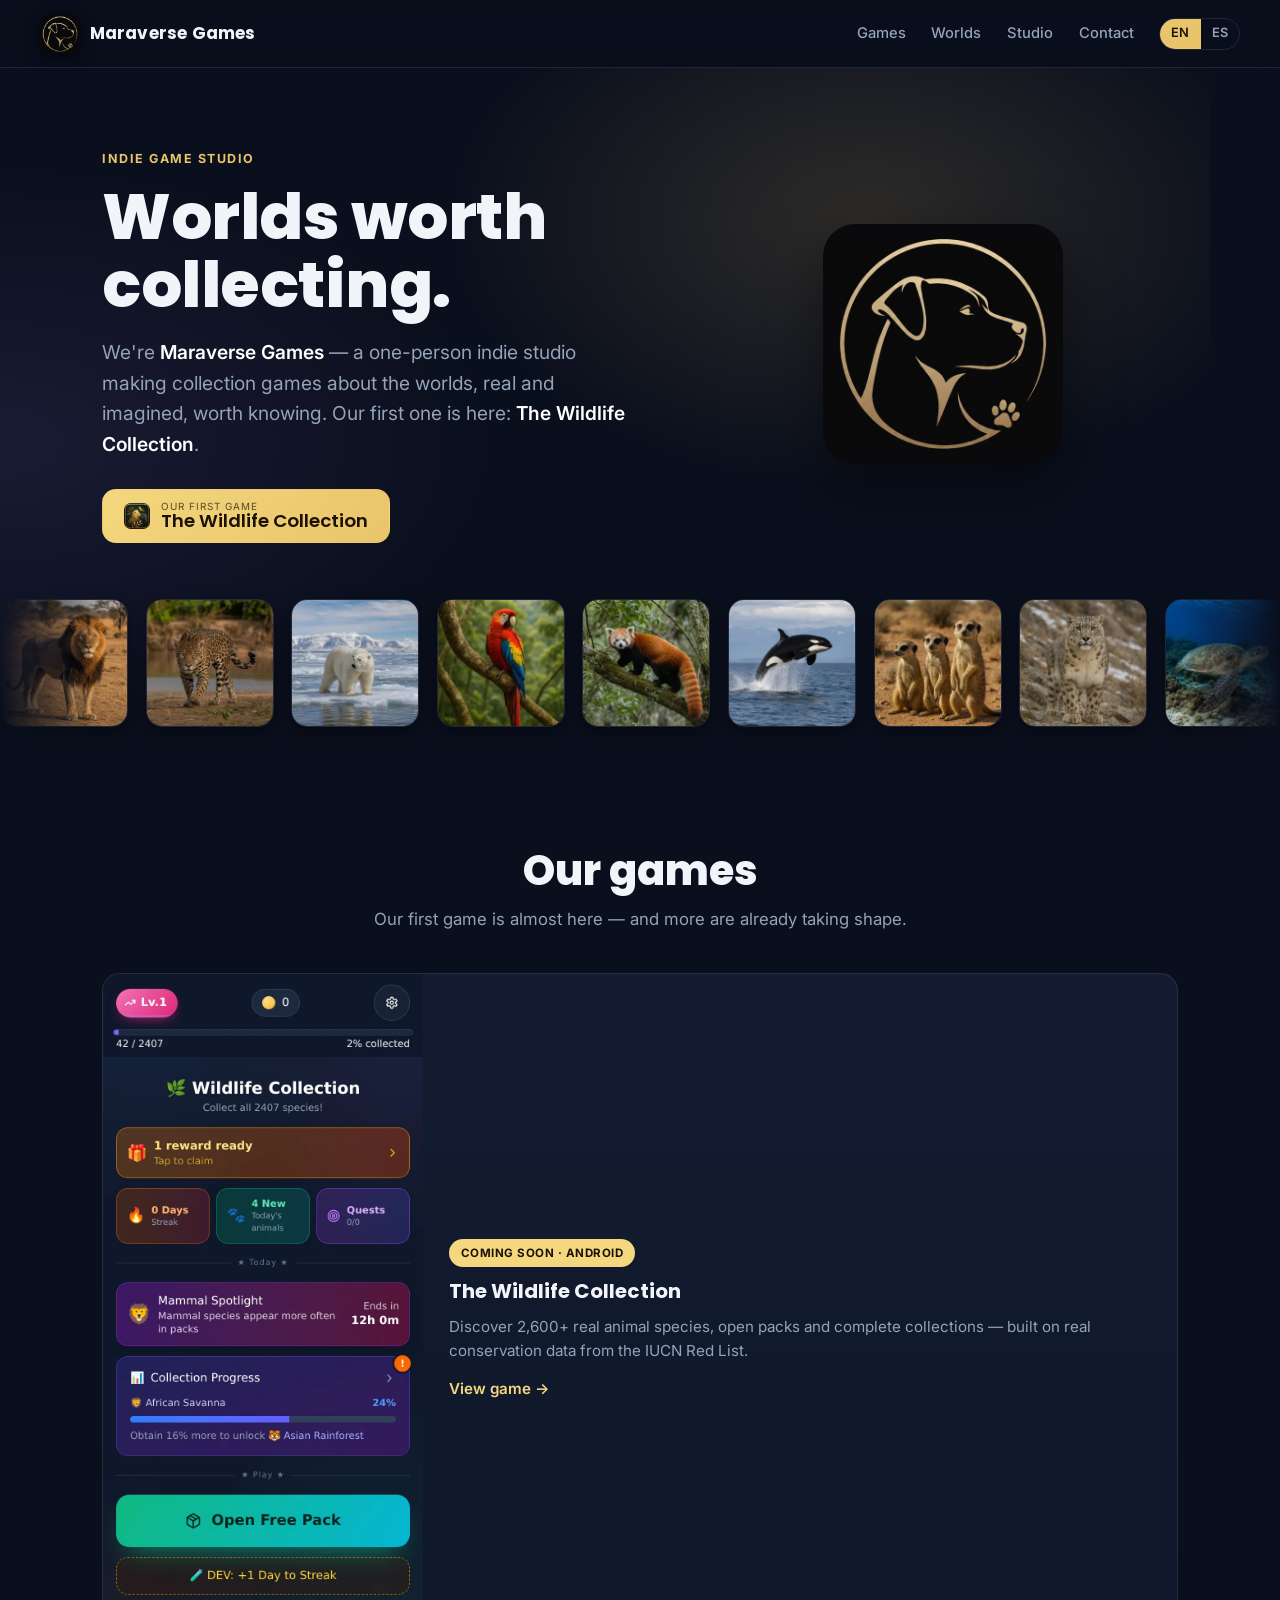
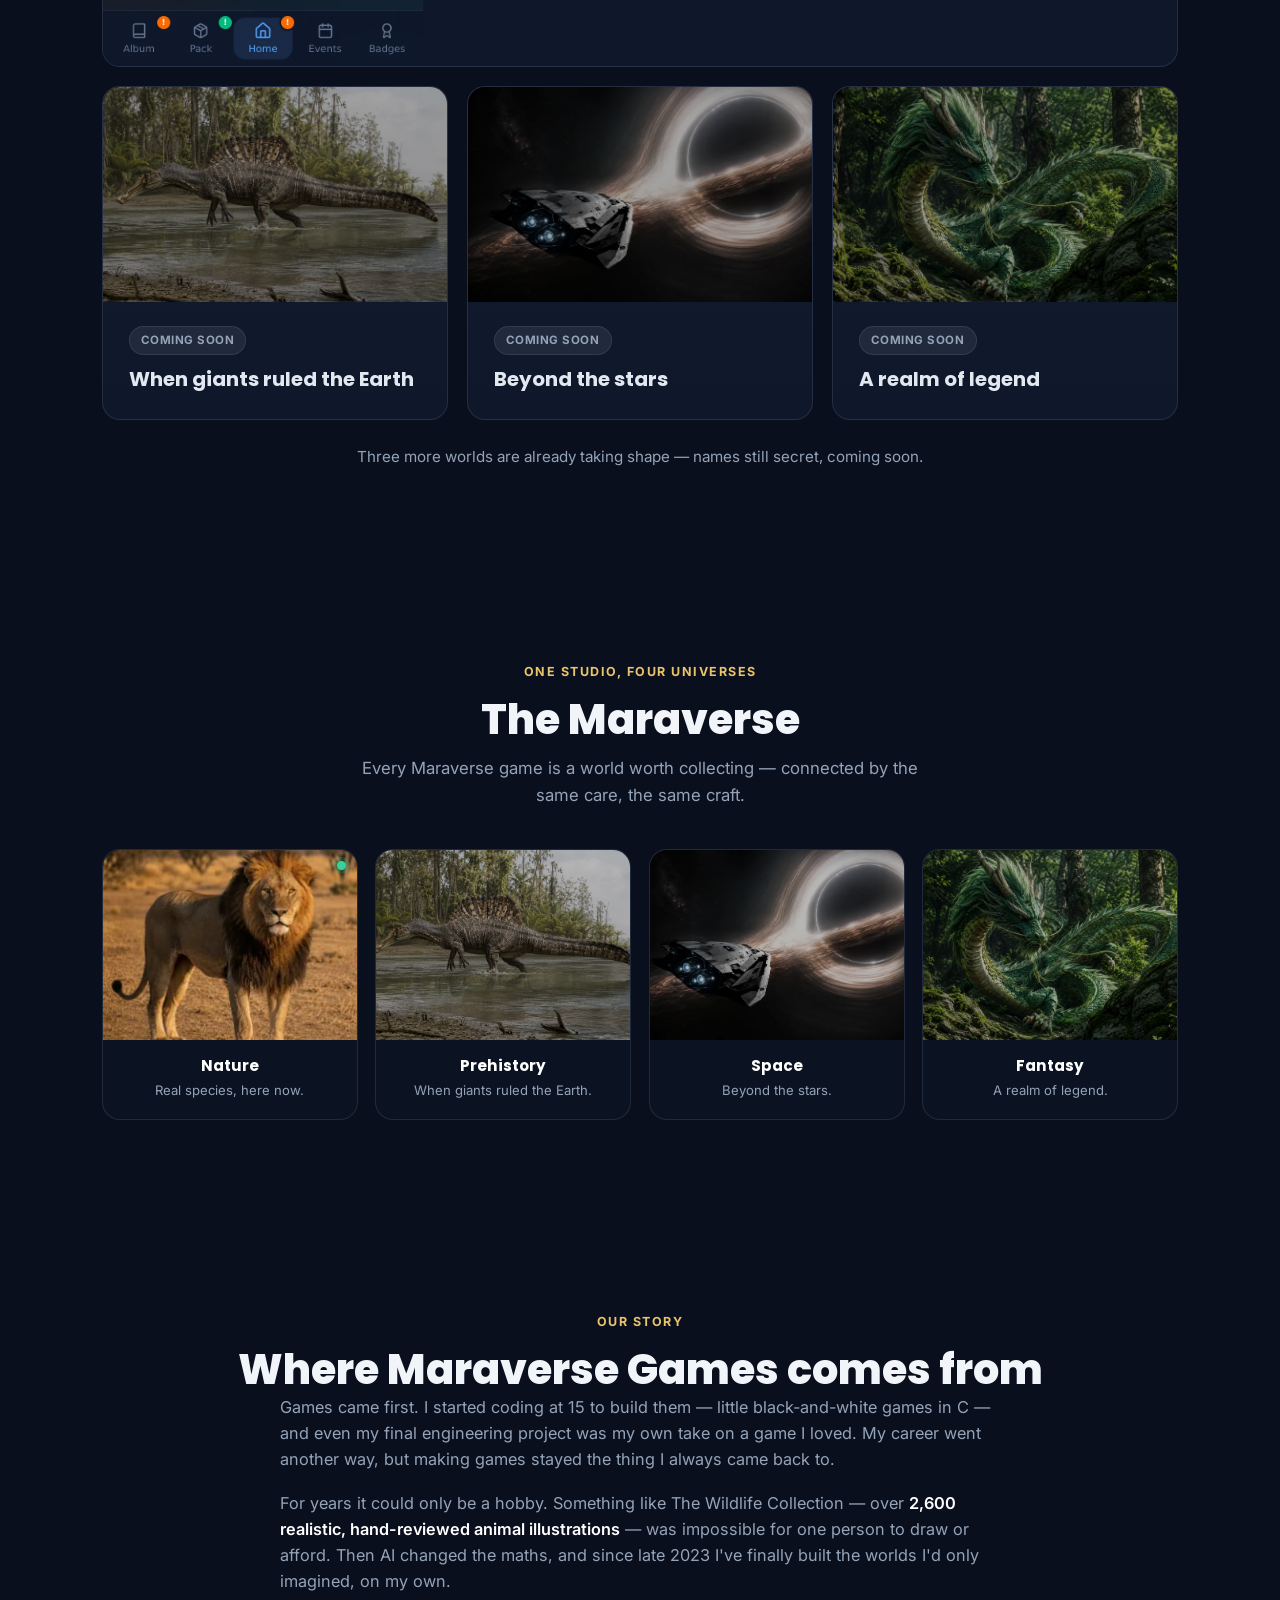
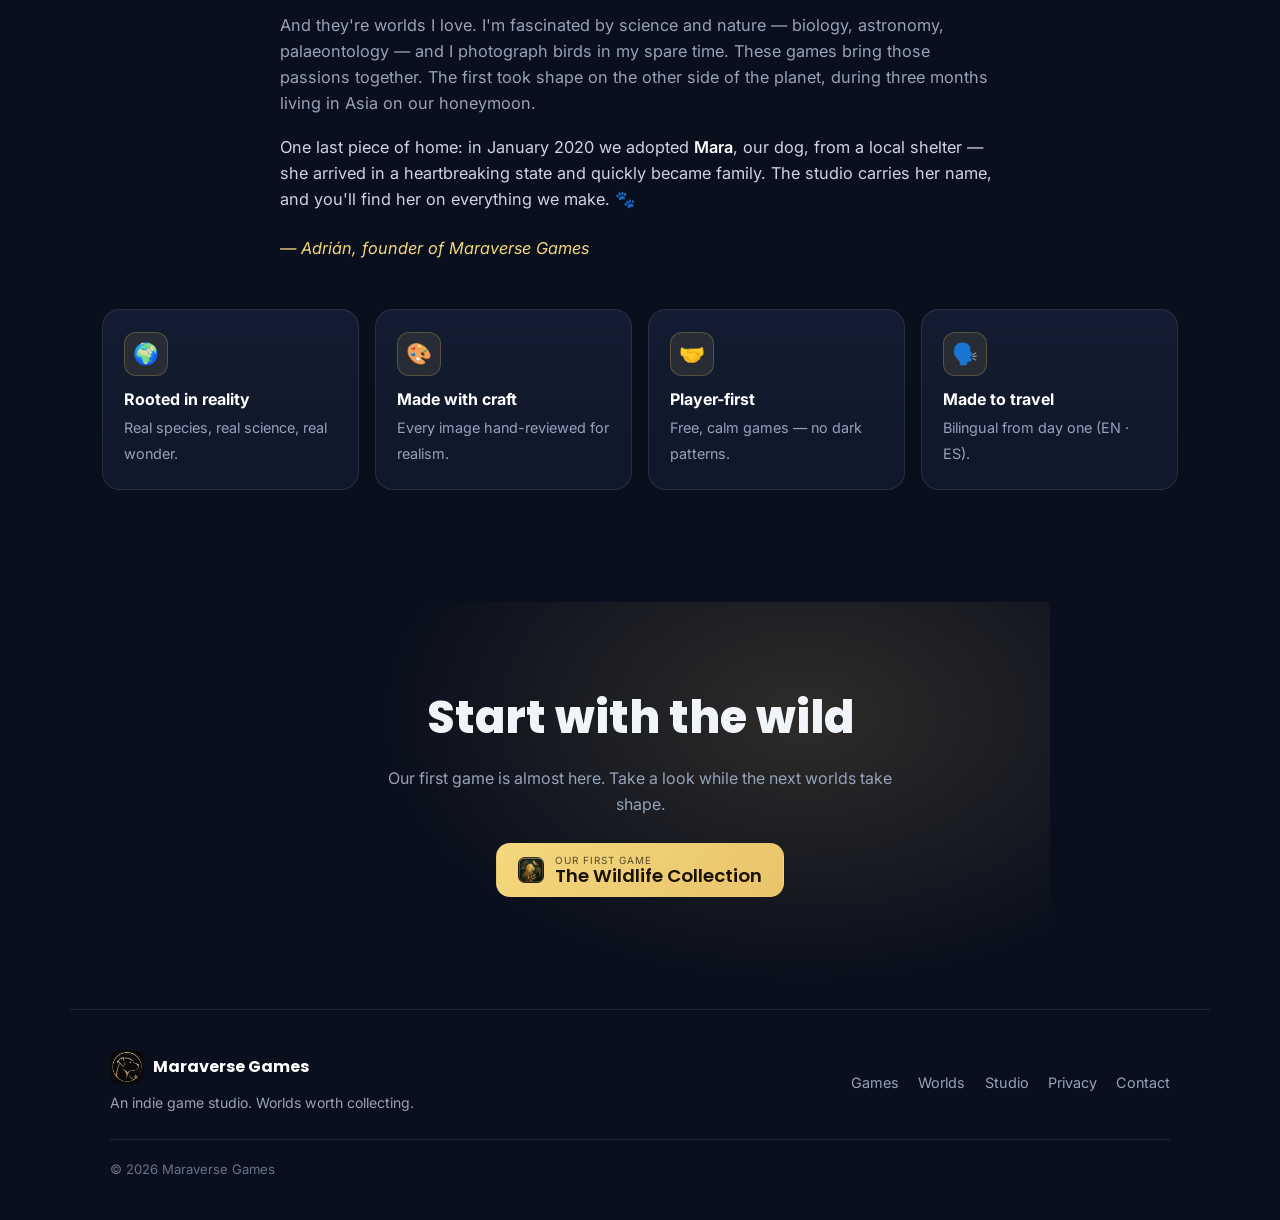
==== index.html @ 1ff68d60 "feat(landing): CRO evolution — emotional hero, rares composition, social proof, SEO Evolve both page" ====
<!DOCTYPE html>
<html lang="en" data-lang="en">
<head>
  <meta charset="UTF-8" />
  <meta name="viewport" content="width=device-width, initial-scale=1.0" />
  <title>Maraverse Games — Indie Studio · Worlds Worth Collecting</title>
  <meta name="description" data-i18n="studio.meta"
    content="Maraverse Games is a one-person indie studio crafting collection games across real and imagined worlds — nature, prehistory, space and fantasy. First game: The Wildlife Collection, a free offline wildlife card game." />
  <meta name="keywords" content="indie game studio, collection games, Maraverse Games, wildlife card game, animal collection game" />
  <link rel="canonical" href="https://maraversegames.com/" />

  <!-- Open Graph -->
  <meta property="og:type" content="website" />
  <meta property="og:url" content="https://maraversegames.com/" />
  <meta property="og:title" content="Maraverse Games — Worlds worth collecting" />
  <meta property="og:description" content="A one-person indie studio crafting collection games across real and imagined worlds — starting with The Wildlife Collection." />
  <meta property="og:image" content="https://maraversegames.com/assets/brand/studio-mark.webp" />
  <meta name="twitter:card" content="summary_large_image" />
  <meta name="twitter:title" content="Maraverse Games — Worlds worth collecting" />
  <meta name="twitter:description" content="A one-person indie studio crafting collection games across real and imagined worlds." />
  <meta name="twitter:image" content="https://maraversegames.com/assets/brand/studio-mark.webp" />

  <link rel="icon" type="image/png" sizes="32x32" href="assets/brand/studio-favicon-32.png" />
  <link rel="icon" type="image/png" sizes="192x192" href="assets/brand/studio-favicon-192.png" />
  <link rel="preconnect" href="https://fonts.googleapis.com" />
  <link rel="preconnect" href="https://fonts.gstatic.com" crossorigin />
  <link href="https://fonts.googleapis.com/css2?family=Poppins:wght@400;500;600;700;800&family=Inter:wght@400;500;600&display=swap" rel="stylesheet" />
  <link rel="stylesheet" href="styles.css" />

  <script type="application/ld+json">
  {
    "@context": "https://schema.org",
    "@type": "Organization",
    "name": "Maraverse Games",
    "description": "A one-person indie studio crafting collection games across real and imagined worlds.",
    "url": "https://maraversegames.com/",
    "logo": "https://maraversegames.com/assets/brand/studio-mark.webp",
    "foundingDate": "2023",
    "slogan": "Worlds worth collecting."
  }
  </script>
</head>
<body>
  <!-- ===== Header ===== -->
  <header class="site-header">
    <a class="brand" href="#top" aria-label="Maraverse Games">
      <img src="assets/brand/studio-mark.webp" alt="Maraverse Games logo" class="brand-icon" width="40" height="40" />
      <span class="brand-name">Maraverse Games</span>
    </a>
    <nav class="nav">
      <a href="#games" data-i18n="studio.nav.games">Games</a>
      <a href="#worlds" data-i18n="studio.nav.worlds">Worlds</a>
      <a href="#about" data-i18n="studio.nav.about">Studio</a>
      <a href="mailto:admin.mara.games@gmail.com" data-i18n="foot.contact">Contact</a>
      <div class="lang-toggle" role="group" aria-label="Language">
        <button type="button" data-set-lang="en" class="is-active">EN</button>
        <button type="button" data-set-lang="es">ES</button>
      </div>
    </nav>
  </header>

  <main id="top">
    <!-- ===== Hero ===== -->
    <section class="hero studio-hero">
      <div class="hero-glow" aria-hidden="true"></div>
      <div class="hero-copy">
        <span class="eyebrow" data-i18n="studio.eyebrow">Indie game studio</span>
        <h1 class="hero-title" data-i18n="studio.title">Worlds worth<br />collecting.</h1>
        <p class="hero-sub" data-i18n="studio.sub">
          We're <strong>Maraverse Games</strong> — a one-person indie studio making collection
          games about the worlds, real and imagined, worth knowing. Our first one is here:
          <strong>The Wildlife Collection</strong>.
        </p>
        <div class="cta-row">
          <a class="store-btn solid" href="the-wildlife-collection.html">
            <img src="assets/brand/app-icon.webp" alt="" width="26" height="26" style="border-radius:7px" />
            <span class="store-btn-text">
              <small data-i18n="studio.cta.small">OUR FIRST GAME</small>
              <strong>The Wildlife Collection</strong>
            </span>
          </a>
        </div>
      </div>
      <div class="hero-mark" aria-hidden="true">
        <img src="assets/brand/studio-mark.webp" alt="" class="hero-icon" width="240" height="240" />
      </div>
    </section>

    <!-- ===== Species marquee ===== -->
    <section class="marquee" aria-hidden="true">
      <div class="marquee-track"></div>
    </section>

    <!-- ===== Games ===== -->
    <section class="section" id="games">
      <h2 class="section-title" data-i18n="studio.games.title">Our games</h2>
      <p class="section-lead" data-i18n="studio.games.lead">Our first game is almost here — and more are already taking shape.</p>
      <div class="games-grid">
        <!-- Featured: live game -->
        <a class="game-card featured" href="the-wildlife-collection.html">
          <div class="game-cover">
            <img data-shot="home" src="assets/screens/home-en.webp" alt="The Wildlife Collection home screen" loading="lazy" />
          </div>
          <div class="game-info">
            <span class="game-status live" data-i18n="studio.status.soon">Coming soon · Android</span>
            <h3>The Wildlife Collection</h3>
            <p data-i18n="studio.game.wildlife">Discover 2,600+ real animal species, open packs and complete collections — built on real conservation data from the IUCN Red List.</p>
            <span class="game-link" data-i18n="studio.game.view">View game →</span>
          </div>
        </a>

        <!-- Coming-soon teasers (themes hinted, names still secret) -->
        <div class="game-card soon">
          <div class="game-cover teaser"><img src="assets/games/prehistory.webp" alt="Prehistory-themed game in development" loading="lazy" /></div>
          <div class="game-info">
            <span class="game-status" data-i18n="studio.status.coming">Coming soon</span>
            <h3 data-i18n="studio.soon.tile1">When giants ruled the Earth</h3>
          </div>
        </div>
        <div class="game-card soon">
          <div class="game-cover teaser"><img src="assets/games/cosmos.webp" alt="Space-themed game in development" loading="lazy" /></div>
          <div class="game-info">
            <span class="game-status" data-i18n="studio.status.coming">Coming soon</span>
            <h3 data-i18n="studio.soon.tile2">Beyond the stars</h3>
          </div>
        </div>
        <div class="game-card soon">
          <div class="game-cover teaser"><img src="assets/games/fantasy.webp" alt="Fantasy-themed game in development" loading="lazy" /></div>
          <div class="game-info">
            <span class="game-status" data-i18n="studio.status.coming">Coming soon</span>
            <h3 data-i18n="studio.soon.tile3">A realm of legend</h3>
          </div>
        </div>
      </div>
      <p class="games-note" data-i18n="studio.soon.note">Three more worlds are already taking shape — names still secret, coming soon.</p>
    </section>

    <!-- ===== Four worlds (the Maraverse) ===== -->
    <section class="section worlds" id="worlds">
      <span class="eyebrow center" data-i18n="worlds.eyebrow">One studio, four universes</span>
      <h2 class="section-title" data-i18n="worlds.title">The Maraverse</h2>
      <p class="section-lead" data-i18n="worlds.lead">Every Maraverse game is a world worth collecting — connected by the same care, the same craft.</p>
      <div class="worlds-strip">
        <article class="world live">
          <div class="world-art"><img src="assets/marquee/Lion.webp" alt="Nature world — wildlife" loading="lazy" /></div>
          <div class="world-tag" data-i18n="worlds.nature.t">Nature</div>
          <p data-i18n="worlds.nature.d">Real species, here now.</p>
        </article>
        <article class="world">
          <div class="world-art"><img src="assets/games/prehistory.webp" alt="Prehistory world" loading="lazy" /></div>
          <div class="world-tag" data-i18n="worlds.prehistory.t">Prehistory</div>
          <p data-i18n="worlds.prehistory.d">When giants ruled the Earth.</p>
        </article>
        <article class="world">
          <div class="world-art"><img src="assets/games/cosmos.webp" alt="Space world" loading="lazy" /></div>
          <div class="world-tag" data-i18n="worlds.space.t">Space</div>
          <p data-i18n="worlds.space.d">Beyond the stars.</p>
        </article>
        <article class="world">
          <div class="world-art"><img src="assets/games/fantasy.webp" alt="Fantasy world" loading="lazy" /></div>
          <div class="world-tag" data-i18n="worlds.fantasy.t">Fantasy</div>
          <p data-i18n="worlds.fantasy.d">A realm of legend.</p>
        </article>
      </div>
    </section>

    <!-- ===== Story ===== -->
    <section class="section story-section" id="about">
      <span class="eyebrow center" data-i18n="studio.story.eyebrow">Our story</span>
      <h2 class="section-title" data-i18n="studio.story.title">Where Maraverse Games comes from</h2>
      <div class="story">
        <p data-i18n="studio.story.p1">Games came first. I started coding at 15 to build them — little black-and-white games in C — and even my final engineering project was my own take on a game I loved. My career went another way, but making games stayed the thing I always came back to.</p>
        <p data-i18n="studio.story.p2">For years it could only be a hobby. Something like The Wildlife Collection — over <strong>2,600 realistic, hand-reviewed animal illustrations</strong> — was impossible for one person to draw or afford. Then AI changed the maths, and since late 2023 I've finally built the worlds I'd only imagined, on my own.</p>
        <p data-i18n="studio.story.p3">And they're worlds I love. I'm fascinated by science and nature — biology, astronomy, palaeontology — and I photograph birds in my spare time. These games bring those passions together. The first took shape on the other side of the planet, during three months living in Asia on our honeymoon.</p>
        <p class="about-mara" data-i18n="studio.story.mara">One last piece of home: in January 2020 we adopted <strong>Mara</strong>, our dog, from a local shelter — she arrived in a heartbreaking state and quickly became family. The studio carries her name, and you'll find her on everything we make. 🐾</p>
        <p class="story-sign" data-i18n="studio.story.sign">— Adrián, founder of Maraverse Games</p>
      </div>
      <ul class="about-values">
        <li><span>🌍</span><div><b data-i18n="studio.value.real.t">Rooted in reality</b><span data-i18n="studio.value.real.d">Real species, real science, real wonder.</span></div></li>
        <li><span>🎨</span><div><b data-i18n="studio.value.craft.t">Made with craft</b><span data-i18n="studio.value.craft.d">Every image hand-reviewed for realism.</span></div></li>
        <li><span>🤝</span><div><b data-i18n="studio.value.fair.t">Player-first</b><span data-i18n="studio.value.fair.d">Free, calm games — no dark patterns.</span></div></li>
        <li><span>🗣️</span><div><b data-i18n="studio.value.lang.t">Made to travel</b><span data-i18n="studio.value.lang.d">Bilingual from day one (EN · ES).</span></div></li>
      </ul>
    </section>

    <!-- ===== Final CTA ===== -->
    <section class="final-cta">
      <div class="hero-glow" aria-hidden="true"></div>
      <h2 data-i18n="studio.final.title">Start with the wild</h2>
      <p data-i18n="studio.final.sub">Our first game is almost here. Take a look while the next worlds take shape.</p>
      <div class="cta-row center">
        <a class="store-btn solid" href="the-wildlife-collection.html">
          <img src="assets/brand/app-icon.webp" alt="" width="26" height="26" style="border-radius:7px" />
          <span class="store-btn-text">
            <small data-i18n="studio.cta.small">OUR FIRST GAME</small>
            <strong>The Wildlife Collection</strong>
          </span>
        </a>
      </div>
    </section>
  </main>

  <!-- ===== Footer ===== -->
  <footer class="site-footer">
    <div class="foot-brand">
      <a class="foot-wordmark" href="#top">
        <img src="assets/brand/studio-mark.webp" alt="Maraverse Games logo" width="34" height="34" />
        <span>Maraverse Games</span>
      </a>
      <p data-i18n="foot.tag">An indie game studio. Worlds worth collecting.</p>
    </div>
    <nav class="foot-links">
      <a href="#games" data-i18n="studio.nav.games">Games</a>
      <a href="#worlds" data-i18n="studio.nav.worlds">Worlds</a>
      <a href="#about" data-i18n="studio.nav.about">Studio</a>
      <a href="privacy.html" data-i18n="foot.privacy">Privacy</a>
      <a href="mailto:admin.mara.games@gmail.com" data-i18n="foot.contact">Contact</a>
    </nav>
    <p class="copyright">© <span id="year">2026</span> Maraverse Games</p>
  </footer>

  <script src="main.js"></script>
</body>
</html>
---- styles.css ----
/* ============ The Wildlife Collection — landing ============ */
:root {
  --bg: #0a0f1d;
  --bg-2: #0f172a;
  --panel: #131c30;
  --panel-2: #1b2740;
  --text: #f1f5f9;
  --muted: #94a3b8;
  --border: rgba(148, 163, 184, 0.16);
  --gold: #e9c46a;
  --gold-2: #f4d77e;
  --emerald: #34d399;
  --violet: #a78bfa;
  --cyan: #60a5fa;
  --pink: #f472b6;
  --radius: 18px;
  --maxw: 1140px;
  --shadow: 0 20px 60px rgba(0, 0, 0, 0.45);
}

* { box-sizing: border-box; margin: 0; padding: 0; }

html { scroll-behavior: smooth; }

body {
  font-family: 'Inter', system-ui, sans-serif;
  background: var(--bg);
  color: var(--text);
  line-height: 1.6;
  overflow-x: hidden;
  background-image:
    radial-gradient(1200px 600px at 80% -10%, rgba(96, 165, 250, 0.12), transparent 60%),
    radial-gradient(900px 500px at 0% 10%, rgba(167, 139, 250, 0.10), transparent 55%);
}

h1, h2, h3, .brand-name, .store-btn strong { font-family: 'Poppins', sans-serif; }

a { color: inherit; text-decoration: none; }
strong { color: #fff; font-weight: 600; }

/* ---------- Header ---------- */
.site-header {
  position: sticky; top: 0; z-index: 50;
  display: flex; align-items: center; justify-content: space-between;
  gap: 1rem; padding: 0.85rem clamp(1rem, 4vw, 2.5rem);
  background: rgba(10, 15, 29, 0.72);
  backdrop-filter: blur(12px);
  border-bottom: 1px solid var(--border);
}
.brand { display: flex; align-items: center; gap: 0.6rem; }
.brand-icon { border-radius: 10px; box-shadow: 0 4px 14px rgba(0,0,0,0.5); }
.brand-name { font-weight: 700; font-size: 1.05rem; letter-spacing: 0.2px; }
.nav { display: flex; align-items: center; gap: clamp(0.8rem, 2vw, 1.6rem); }
.nav a { color: var(--muted); font-size: 0.92rem; font-weight: 500; transition: color 0.2s; }
.nav a:hover { color: #fff; }
.lang-toggle { display: inline-flex; border: 1px solid var(--border); border-radius: 999px; overflow: hidden; }
.lang-toggle button {
  background: transparent; color: var(--muted); border: none; cursor: pointer;
  font: inherit; font-size: 0.8rem; font-weight: 600; padding: 0.3rem 0.7rem; transition: all 0.2s;
}
.lang-toggle button.is-active { background: var(--gold); color: #1a1205; }

@media (max-width: 680px) {
  .nav a:not(.lang-toggle a) { display: none; }
  .brand-name { display: none; }
}

/* ---------- Layout ---------- */
.section { max-width: var(--maxw); margin: 0 auto; padding: clamp(3.5rem, 8vw, 6rem) clamp(1rem, 4vw, 2rem); }
.section-title { font-size: clamp(1.7rem, 4vw, 2.6rem); font-weight: 800; text-align: center; line-height: 1.15; }
.section-title.left { text-align: left; }
.section-lead { text-align: center; color: var(--muted); font-size: 1.05rem; margin: 0.7rem auto 2.5rem; max-width: 560px; }
.eyebrow {
  display: inline-block; font-size: 0.78rem; font-weight: 700; letter-spacing: 1.5px;
  text-transform: uppercase; color: var(--gold); margin-bottom: 0.9rem;
}

/* ---------- Hero ---------- */
.hero {
  position: relative; max-width: var(--maxw); margin: 0 auto;
  display: grid; grid-template-columns: 1.1fr 0.9fr; align-items: center; gap: 2rem;
  padding: clamp(2.5rem, 6vw, 5rem) clamp(1rem, 4vw, 2rem) clamp(1rem, 3vw, 2rem);
}
.hero-glow {
  position: absolute; inset: 0; z-index: -1; pointer-events: none;
  background: radial-gradient(600px 380px at 70% 30%, rgba(233, 196, 106, 0.16), transparent 70%);
}
.hero-title { font-size: clamp(2.2rem, 6vw, 4rem); font-weight: 800; line-height: 1.05; letter-spacing: -0.5px; }
.hero-sub { color: var(--muted); font-size: clamp(1rem, 1.6vw, 1.2rem); margin: 1.2rem 0 1.8rem; max-width: 540px; }

.cta-row { display: flex; align-items: center; gap: 1rem; flex-wrap: wrap; }
.cta-row.center { justify-content: center; margin-top: 1.6rem; }
.store-btn {
  display: inline-flex; align-items: center; gap: 0.7rem;
  background: linear-gradient(135deg, #1f2937, #0b1220);
  border: 1px solid rgba(148,163,184,0.35); border-radius: 14px;
  padding: 0.7rem 1.3rem; transition: transform 0.18s, box-shadow 0.18s, border-color 0.2s;
}
.store-btn:hover { transform: translateY(-2px); box-shadow: 0 12px 30px rgba(0,0,0,0.5); border-color: var(--emerald); }
.store-btn[aria-disabled="true"] { opacity: 0.78; cursor: not-allowed; }
.store-btn[aria-disabled="true"]:hover { transform: none; border-color: rgba(148,163,184,0.35); box-shadow: none; }
.store-btn-text { display: flex; flex-direction: column; line-height: 1.05; text-align: left; }
.store-btn-text small { font-size: 0.62rem; letter-spacing: 1px; color: var(--muted); }
.store-btn-text strong { font-size: 1.15rem; color: #fff; }
.cta-note { color: var(--gold-2); font-size: 0.9rem; font-weight: 500; }

.hero-badges { list-style: none; display: flex; flex-wrap: wrap; gap: 0.6rem 1.2rem; margin-top: 2rem; }
.hero-badges li { display: flex; align-items: center; gap: 0.45rem; color: var(--muted); font-size: 0.92rem; }
.hero-badges li span:first-child { font-size: 1.1rem; }

/* ---------- Phone frame ---------- */
.hero-phone { display: flex; justify-content: center; }
.phone {
  position: relative; width: clamp(230px, 28vw, 300px); aspect-ratio: 300 / 650;
  border-radius: 34px; padding: 10px;
  background: linear-gradient(160deg, #2a3550, #0c1322);
  border: 1px solid rgba(148,163,184,0.25);
  box-shadow: var(--shadow), inset 0 0 0 2px rgba(0,0,0,0.4);
}
.phone::before {
  content: ""; position: absolute; top: 12px; left: 50%; transform: translateX(-50%);
  width: 36%; height: 7px; border-radius: 999px; background: #060a14; z-index: 2;
}
.phone-shot, .phone img { width: 100%; height: 100%; object-fit: cover; border-radius: 26px; display: block; }
.hero-phone .phone { animation: float 6s ease-in-out infinite; }
@keyframes float { 0%,100% { transform: translateY(0); } 50% { transform: translateY(-12px); } }

@media (max-width: 860px) {
  .hero { grid-template-columns: 1fr; text-align: center; }
  .hero-sub { margin-inline: auto; }
  .cta-row { justify-content: center; }
  .hero-badges { justify-content: center; }
  .hero-phone { margin-top: 1.5rem; }
}

/* ---------- Marquee ---------- */
.marquee { overflow: hidden; padding: 1.5rem 0; mask-image: linear-gradient(90deg, transparent, #000 8%, #000 92%, transparent); }
.marquee-track { display: flex; gap: 1.1rem; width: max-content; animation: scroll 90s linear infinite; }
.marquee-track img {
  width: 128px; height: 128px; object-fit: cover; border-radius: 16px;
  border: 1px solid var(--border); box-shadow: 0 6px 16px rgba(0,0,0,0.4);
}
@media (max-width: 560px) { .marquee-track img { width: 104px; height: 104px; } }
@keyframes scroll { to { transform: translateX(-50%); } }
@media (prefers-reduced-motion: reduce) { .marquee-track, .hero-phone .phone { animation: none; } }

/* ---------- Stats ---------- */
.stats {
  max-width: var(--maxw); margin: 0 auto; padding: 0 clamp(1rem, 4vw, 2rem);
  display: grid; grid-template-columns: repeat(4, 1fr); gap: 1rem;
}
.stat {
  background: var(--panel); border: 1px solid var(--border); border-radius: var(--radius);
  padding: 1.4rem 1rem; text-align: center;
}
.stat b { display: block; font-family: 'Poppins',sans-serif; font-size: clamp(1.5rem, 3vw, 2.1rem); font-weight: 800; color: var(--gold-2); }
.stat span { color: var(--muted); font-size: 0.88rem; }
@media (max-width: 620px) { .stats { grid-template-columns: repeat(2, 1fr); } }

/* ---------- Features ---------- */
.feature-grid { display: grid; grid-template-columns: repeat(3, 1fr); gap: 1.2rem; }
.feature {
  background: linear-gradient(180deg, var(--panel), var(--bg-2));
  border: 1px solid var(--border); border-radius: var(--radius); padding: 1.7rem 1.5rem;
  transition: transform 0.2s, border-color 0.2s;
}
.feature:hover { transform: translateY(-4px); border-color: rgba(233,196,106,0.45); }
.feature-ico {
  width: 52px; height: 52px; display: grid; place-items: center; font-size: 1.6rem;
  border-radius: 14px; background: rgba(233,196,106,0.10); border: 1px solid rgba(233,196,106,0.25); margin-bottom: 1rem;
}
.feature h3 { font-size: 1.15rem; margin-bottom: 0.45rem; }
.feature p { color: var(--muted); font-size: 0.95rem; }
@media (max-width: 860px) { .feature-grid { grid-template-columns: repeat(2, 1fr); } }
@media (max-width: 560px) { .feature-grid { grid-template-columns: 1fr; } }

/* ---------- Gallery ---------- */
.gallery { display: grid; grid-template-columns: repeat(3, 1fr); gap: 1.5rem 1.2rem; }
.g-phone { display: flex; flex-direction: column; align-items: center; gap: 0.7rem; }
.g-phone img {
  width: 100%; max-width: 230px; border-radius: 22px; border: 1px solid var(--border);
  box-shadow: var(--shadow); transition: transform 0.2s;
}
.g-phone:hover img { transform: translateY(-6px) scale(1.02); }
.g-phone figcaption { color: var(--muted); font-size: 0.9rem; font-weight: 500; }
@media (max-width: 760px) { .gallery { grid-template-columns: repeat(2, 1fr); } }

/* ---------- Conservation ---------- */
.conservation { }
.cons-inner { display: grid; grid-template-columns: 1.1fr 0.9fr; gap: 3rem; align-items: center; }
.cons-copy p { color: var(--muted); margin-top: 1rem; }
.cons-list { list-style: none; display: grid; grid-template-columns: 1fr 1fr; gap: 0.6rem 1rem; margin-top: 1.6rem; }
.cons-list li { display: flex; align-items: center; gap: 0.6rem; font-size: 0.92rem; }
.dot { width: 12px; height: 12px; border-radius: 50%; flex: none; }
.dot.lc { background: #34d399; } .dot.nt { background: #a3e635; } .dot.vu { background: #fbbf24; }
.dot.en { background: #fb923c; } .dot.cr { background: #ef4444; } .dot.ex { background: #94a3b8; }
.cons-phone { display: flex; justify-content: center; }
@media (max-width: 860px) { .cons-inner { grid-template-columns: 1fr; } .section-title.left { text-align: center; } .cons-copy { text-align: center; } .cons-list { max-width: 360px; margin-inline: auto; } }

/* ---------- Final CTA ---------- */
.final-cta {
  position: relative; text-align: center; max-width: 820px; margin: 1rem auto 0;
  padding: clamp(3rem, 7vw, 5rem) 1.5rem;
}
.final-cta h2 { font-size: clamp(1.8rem, 4.5vw, 2.8rem); font-weight: 800; }
.final-cta p { color: var(--muted); margin: 0.8rem auto 0; max-width: 520px; }

/* ---------- Footer ---------- */
.site-footer {
  border-top: 1px solid var(--border); margin-top: 2rem;
  padding: 2.5rem clamp(1rem, 4vw, 2.5rem);
  display: flex; flex-wrap: wrap; gap: 1.5rem; align-items: center; justify-content: space-between;
  max-width: var(--maxw); margin-inline: auto;
}
.foot-brand { display: flex; flex-direction: column; gap: 0.5rem; }
.foot-logo { opacity: 0.9; }
.foot-brand p { color: var(--muted); font-size: 0.88rem; }
.foot-links { display: flex; flex-wrap: wrap; gap: 1.2rem; }
.foot-links a { color: var(--muted); font-size: 0.9rem; transition: color 0.2s; }
.foot-links a:hover { color: #fff; }
.copyright { width: 100%; color: #64748b; font-size: 0.82rem; border-top: 1px solid var(--border); padding-top: 1.2rem; }

/* ============ Studio home ============ */
.nav-studio { color: var(--gold-2) !important; font-weight: 600 !important; }
@media (max-width: 680px) { .nav .nav-studio { display: inline !important; } }

.foot-wordmark { display: inline-flex; align-items: center; gap: 0.55rem; font-family: 'Poppins', sans-serif; font-weight: 700; color: #fff; }
.foot-wordmark img { border-radius: 8px; }

/* Filled (gold) variant of the store/action button */
.store-btn.solid {
  background: linear-gradient(135deg, var(--gold-2), var(--gold));
  border-color: transparent;
}
.store-btn.solid .store-btn-text small { color: rgba(26,18,5,0.7); }
.store-btn.solid .store-btn-text strong { color: #1a1205; }
.store-btn.solid:hover { border-color: transparent; box-shadow: 0 14px 34px rgba(233,196,106,0.3); }

/* Studio hero: text + large icon mark */
.studio-hero .hero-mark { display: flex; justify-content: center; }
.hero-icon {
  width: clamp(180px, 24vw, 240px); height: auto; border-radius: 32px;
  box-shadow: var(--shadow); animation: float 6s ease-in-out infinite;
}
@media (prefers-reduced-motion: reduce) { .hero-icon { animation: none; } }
@media (max-width: 860px) { .studio-hero .hero-mark { margin-top: 1.5rem; } }

/* Games grid */
.games-grid { display: grid; grid-template-columns: repeat(3, 1fr); gap: 1.2rem; }
.game-card {
  display: flex; flex-direction: column; overflow: hidden;
  background: linear-gradient(180deg, var(--panel), var(--bg-2));
  border: 1px solid var(--border); border-radius: var(--radius);
}
.game-card.featured {
  grid-column: 1 / -1; flex-direction: row; align-items: stretch;
  transition: transform 0.2s, border-color 0.2s; text-decoration: none;
}
.game-card.featured:hover { transform: translateY(-4px); border-color: rgba(233,196,106,0.5); }
.game-card .game-cover { background: #0b1322; }
.game-card.featured .game-cover { flex: 0 0 38%; max-width: 320px; }
.game-card.featured .game-cover img { width: 100%; height: 100%; object-fit: cover; object-position: top center; display: block; }
.game-cover.ph { aspect-ratio: 16 / 10; display: grid; place-items: center; font-size: 2.6rem; font-weight: 800; color: rgba(148,163,184,0.55); }
/* Coming-soon teaser cover: real art, dimmed to keep the mystery */
.game-cover.teaser { aspect-ratio: 16 / 10; overflow: hidden; }
.game-cover.teaser img { width: 100%; height: 100%; object-fit: cover; display: block; filter: brightness(0.64) saturate(0.92); transition: filter 0.3s; }
.game-card.soon:hover .game-cover.teaser img { filter: brightness(0.78) saturate(1); }
.game-cover.ph.p1 { background: radial-gradient(circle at 50% 40%, #1e293b, #0b1322); }
.game-cover.ph.p2 { background: radial-gradient(circle at 50% 40%, #20283f, #0b1322); }
.game-cover.ph.p3 { background: radial-gradient(circle at 50% 40%, #241f38, #0b1322); }
.game-info { padding: 1.5rem 1.6rem; display: flex; flex-direction: column; gap: 0.5rem; justify-content: center; }
.game-info h3 { font-size: 1.25rem; }
.game-info p { color: var(--muted); font-size: 0.95rem; }
.game-status {
  align-self: flex-start; font-size: 0.72rem; font-weight: 700; letter-spacing: 0.5px; text-transform: uppercase;
  color: var(--muted); background: rgba(148,163,184,0.12); border: 1px solid var(--border);
  border-radius: 999px; padding: 0.25rem 0.7rem;
}
.game-status.live { color: #1a1205; background: var(--gold-2); border-color: transparent; }
.game-link { color: var(--gold-2); font-weight: 600; font-size: 0.95rem; margin-top: 0.3rem; }
.game-card.soon { opacity: 1; }
.game-card.soon .game-info h3 { color: #e2e8f0; }
@media (max-width: 760px) {
  .games-grid { grid-template-columns: 1fr 1fr; }
  .game-card.featured { flex-direction: column; }
  .game-card.featured .game-cover { flex: none; max-width: none; max-height: 260px; }
}
@media (max-width: 480px) { .games-grid { grid-template-columns: 1fr; } }

/* About */
.about-inner { display: grid; grid-template-columns: 1.1fr 0.9fr; gap: 3rem; align-items: center; }
.about-copy p { color: var(--muted); margin-top: 1rem; }
.about-mara { color: #cbd5e1 !important; }
.about-values { list-style: none; display: grid; grid-template-columns: repeat(4, 1fr); gap: 1rem; margin-top: 3rem; text-align: left; }
.about-values li {
  display: flex; flex-direction: column; gap: 0.7rem; align-items: flex-start;
  background: linear-gradient(180deg, var(--panel), var(--bg-2));
  border: 1px solid var(--border); border-radius: var(--radius); padding: 1.4rem 1.3rem;
}
.about-values li > span {
  width: 44px; height: 44px; display: grid; place-items: center; font-size: 1.3rem; line-height: 1;
  border-radius: 12px; background: rgba(233,196,106,0.10); border: 1px solid rgba(233,196,106,0.25);
}
.about-values b { display: block; color: #fff; font-size: 1rem; margin-bottom: 0.15rem; }
.about-values div span { color: var(--muted); font-size: 0.9rem; }
@media (max-width: 860px) { .about-inner { grid-template-columns: 1fr; } .about .section-title.left { text-align: center; } .about-copy { text-align: center; } .about-values { grid-template-columns: 1fr 1fr; } }
@media (max-width: 480px) { .about-values { grid-template-columns: 1fr; } }

/* ============ Added sections ============ */
/* Centered eyebrow (for centered section headers) */
.eyebrow.center { display: block; text-align: center; }

/* Games "in development" note */
.games-note { text-align: center; color: var(--muted); font-size: 0.95rem; margin-top: 1.6rem; }

/* Free & offline band (game page) */
.band {
  max-width: var(--maxw); margin: 2.5rem auto 0; padding: 0 clamp(1rem, 4vw, 2rem);
  display: grid; grid-template-columns: 1fr 1fr; gap: 1.2rem;
}
.band-item {
  display: flex; gap: 1.1rem; align-items: center;
  background: linear-gradient(180deg, var(--panel), var(--bg-2));
  border: 1px solid var(--border); border-radius: var(--radius); padding: 1.6rem 1.7rem;
}
.band-item > span {
  flex: none; width: 54px; height: 54px; display: grid; place-items: center; font-size: 1.7rem; line-height: 1;
  border-radius: 14px; background: rgba(52,211,153,0.10); border: 1px solid rgba(52,211,153,0.28);
}
.band-item b { display: block; color: #fff; font-size: 1.1rem; font-family: 'Poppins', sans-serif; margin-bottom: 0.25rem; }
.band-item p { color: var(--muted); font-size: 0.94rem; }
@media (max-width: 620px) { .band { grid-template-columns: 1fr; } }

/* Educational grid (2x2) */
.edu-grid { grid-template-columns: repeat(2, 1fr); }
@media (max-width: 560px) { .edu-grid { grid-template-columns: 1fr; } }

/* Studio story */
.story-section { text-align: center; }
.story { max-width: 720px; margin: 0 auto; text-align: left; }
.story p { color: var(--muted); margin-top: 1.1rem; font-size: 1.02rem; }
.story p:first-child { margin-top: 0; }
.story .about-mara { color: #cbd5e1 !important; }
.story-sign { color: var(--gold-2) !important; font-style: italic; margin-top: 1.4rem !important; }
@media (max-width: 560px) { .story { text-align: left; } }

/* ============ CRO evolution — new components ============ */

/* ---------- Headline stats (bolder numbers) ---------- */
.stats-hero { margin-top: 1.5rem; }
.stats-hero .stat { padding: 1.7rem 1rem; position: relative; overflow: hidden; }
.stats-hero .stat::before {
  content: ""; position: absolute; inset: 0 0 auto 0; height: 3px;
  background: linear-gradient(90deg, transparent, var(--gold-2), transparent); opacity: 0.7;
}
.stats-hero .stat b {
  font-size: clamp(2rem, 5vw, 3.1rem); line-height: 1;
  background: linear-gradient(180deg, #fff, var(--gold-2));
  -webkit-background-clip: text; background-clip: text; color: transparent;
}
.stats-hero .stat span { font-size: 0.92rem; margin-top: 0.35rem; display: block; }

/* ---------- Hero "watch gameplay" play badge ---------- */
.play-badge {
  position: absolute; left: 50%; bottom: 18px; transform: translateX(-50%);
  z-index: 3; display: inline-flex; align-items: center; gap: 0.5rem;
  font: inherit; font-size: 0.82rem; font-weight: 600; color: #fff; cursor: pointer;
  padding: 0.5rem 0.95rem; border-radius: 999px;
  background: rgba(10, 15, 29, 0.66); backdrop-filter: blur(8px);
  border: 1px solid rgba(255, 255, 255, 0.22);
  transition: transform 0.18s, background 0.2s, border-color 0.2s;
}
.play-badge:hover { transform: translateX(-50%) translateY(-2px); border-color: var(--emerald); }
.play-badge-ico {
  display: grid; place-items: center; width: 20px; height: 20px; border-radius: 50%;
  background: var(--gold-2); color: #1a1205; font-size: 0.6rem; padding-left: 2px;
}

/* ---------- Gameplay video modal ---------- */
.video-modal {
  position: fixed; inset: 0; z-index: 100; display: grid; place-items: center;
  padding: clamp(1rem, 4vw, 3rem); background: rgba(5, 8, 16, 0.86); backdrop-filter: blur(6px);
}
.video-modal[hidden] { display: none; }
.video-frame {
  position: relative; width: min(900px, 100%); border-radius: 18px; overflow: hidden;
  border: 1px solid var(--border); box-shadow: var(--shadow); background: #000;
}
.video-frame video { width: 100%; height: auto; display: block; }
.video-close {
  position: absolute; top: -3rem; right: 0; width: 2.4rem; height: 2.4rem;
  display: grid; place-items: center; font-size: 1.6rem; line-height: 1; cursor: pointer;
  color: #fff; background: rgba(255, 255, 255, 0.1); border: 1px solid var(--border); border-radius: 50%;
}
.video-close:hover { background: rgba(255, 255, 255, 0.2); }

/* ---------- Rares / the thrill of the pull ---------- */
.rares-stage {
  display: grid; grid-template-columns: 1.05fr 1fr; gap: clamp(2rem, 5vw, 3.5rem);
  align-items: center; max-width: 1000px; margin: 0 auto;
}
.rares-visual { position: relative; }

/* Big legendary foil card */
.rare-card {
  position: relative; z-index: 2; width: min(260px, 72%); margin: 0 auto;
  border-radius: 20px; overflow: hidden; isolation: isolate;
  border: 1px solid rgba(233, 196, 106, 0.45);
}
.rare-card img { width: 100%; aspect-ratio: 1; object-fit: cover; display: block; }
.rare-card figcaption {
  position: absolute; left: 0; right: 0; bottom: 0; z-index: 3;
  padding: 1.4rem 1rem 0.9rem; text-align: center;
  background: linear-gradient(to top, rgba(7, 11, 20, 0.92), transparent);
}
.rare-card figcaption b {
  display: block; font-family: 'Poppins', sans-serif; font-size: 0.78rem; font-weight: 700;
  letter-spacing: 1.5px; text-transform: uppercase; color: var(--gold-2);
}
.rare-card figcaption span { font-size: 0.82rem; color: #cbd5e1; }
.rare-card.legendary {
  box-shadow: 0 0 0 1px rgba(233, 196, 106, 0.3), 0 22px 60px rgba(233, 196, 106, 0.22), var(--shadow);
}

/* Holographic foil sweep */
.foil { position: relative; }
.rare-shine {
  position: absolute; inset: 0; z-index: 2; pointer-events: none; mix-blend-mode: screen;
  background: linear-gradient(115deg, transparent 32%, rgba(255,255,255,0.55) 44%,
    rgba(167,139,250,0.45) 50%, rgba(96,165,250,0.45) 56%, transparent 68%);
  background-size: 250% 250%; animation: foilSweep 4.5s linear infinite;
}
@keyframes foilSweep { 0% { background-position: 180% 0; } 100% { background-position: -80% 0; } }
.fan-card.foil { box-shadow: 0 0 0 1px rgba(167, 139, 250, 0.5), 0 8px 22px rgba(96, 165, 250, 0.28); }

/* Fanned supporting cards peeking behind the hero card */
.rare-fan { position: absolute; inset: 0; z-index: 1; pointer-events: none; }
.fan-card {
  position: absolute; left: 50%; top: 50%; width: 110px; height: 110px; object-fit: cover;
  border-radius: 12px; border: 1px solid var(--border); box-shadow: 0 8px 20px rgba(0,0,0,0.45);
  transform-origin: bottom center;
}
.fan-card.f1 { transform: translate(-50%, -50%) translate(-130px, -34px) rotate(-20deg); }
.fan-card.f2 { transform: translate(-50%, -50%) translate(-70px, -78px) rotate(-10deg); }
.fan-card.f3 { transform: translate(-50%, -50%) translate(0, -96px) rotate(0deg); }
.fan-card.f4 { transform: translate(-50%, -50%) translate(70px, -78px) rotate(10deg); }
.fan-card.f5 { transform: translate(-50%, -50%) translate(130px, -34px) rotate(20deg); }

/* Rare points list */
.rare-points { list-style: none; display: grid; gap: 1.1rem; }
.rare-points li { display: flex; gap: 0.9rem; align-items: flex-start; }
.rare-ico {
  flex: none; width: 42px; height: 42px; display: grid; place-items: center; font-size: 1.15rem;
  border-radius: 12px; background: rgba(233,196,106,0.10); border: 1px solid rgba(233,196,106,0.25);
}
.rare-ico.shine-silver { color: #e2e8f0; }
.rare-ico.shine-variant { color: var(--violet); }
.rare-points b { display: block; color: #fff; font-size: 1rem; margin-bottom: 0.1rem; }
.rare-points span { color: var(--muted); font-size: 0.92rem; }
@media (max-width: 820px) {
  .rares-stage { grid-template-columns: 1fr; gap: 2rem; }
  .rare-card { width: min(240px, 64%); }
  .rare-fan { display: none; } /* keep mobile clean */
}
@media (prefers-reduced-motion: reduce) { .rare-shine { animation: none; } }

/* ---------- Mid-page CTA band ---------- */
.cta-band { max-width: var(--maxw); margin: 1rem auto; padding: 0 clamp(1rem, 4vw, 2rem); }
.cta-band-inner {
  display: flex; flex-wrap: wrap; align-items: center; justify-content: space-between; gap: 1.2rem;
  background: linear-gradient(135deg, rgba(233,196,106,0.12), rgba(167,139,250,0.08));
  border: 1px solid rgba(233,196,106,0.28); border-radius: var(--radius);
  padding: clamp(1.3rem, 3vw, 1.8rem) clamp(1.4rem, 4vw, 2.2rem);
}
.cta-band-inner p {
  font-family: 'Poppins', sans-serif; font-weight: 600; font-size: clamp(1.05rem, 2vw, 1.3rem);
  color: #fff; margin: 0; max-width: 32ch;
}
@media (max-width: 560px) { .cta-band-inner { flex-direction: column; align-items: flex-start; } }

/* ---------- Social proof / reviews ---------- */
.reviews { display: grid; grid-template-columns: repeat(3, 1fr); gap: 1.2rem; }
.review {
  display: flex; flex-direction: column; gap: 0.8rem;
  background: linear-gradient(180deg, var(--panel), var(--bg-2));
  border: 1px solid var(--border); border-radius: var(--radius); padding: 1.6rem 1.5rem;
}
.review .stars { color: var(--gold-2); font-size: 1.05rem; letter-spacing: 2px; }
.review blockquote { color: #e2e8f0; font-size: 0.98rem; line-height: 1.55; margin: 0; }
.review figcaption { display: flex; align-items: center; gap: 0.6rem; color: var(--muted); font-size: 0.88rem; margin-top: auto; }
.rev-avatar {
  width: 34px; height: 34px; display: grid; place-items: center; font-size: 1.1rem;
  border-radius: 50%; background: rgba(233,196,106,0.12); border: 1px solid rgba(233,196,106,0.25);
}
.social-note { text-align: center; color: #64748b; font-size: 0.85rem; margin-top: 1.6rem; }
@media (max-width: 820px) { .reviews { grid-template-columns: 1fr; max-width: 440px; margin: 0 auto; } }

/* ---------- Four worlds (the Maraverse) ---------- */
.worlds-strip { display: grid; grid-template-columns: repeat(4, 1fr); gap: 1.1rem; }
.world {
  position: relative; border-radius: var(--radius); overflow: hidden;
  border: 1px solid var(--border); background: #0b1322; text-align: center;
  transition: transform 0.2s, border-color 0.2s;
}
.world:hover { transform: translateY(-4px); border-color: rgba(233,196,106,0.45); }
.world-art { aspect-ratio: 4 / 3; overflow: hidden; }
.world-art img { width: 100%; height: 100%; object-fit: cover; display: block; filter: brightness(0.72) saturate(0.95); transition: filter 0.3s; }
.world:hover .world-art img { filter: brightness(0.9) saturate(1); }
.world.live .world-art img { filter: none; }
.world-tag {
  font-family: 'Poppins', sans-serif; font-weight: 700; font-size: 0.95rem; color: #fff;
  margin-top: 0.9rem;
}
.world p { color: var(--muted); font-size: 0.82rem; padding: 0.1rem 0.8rem 1.1rem; margin: 0; }
.world.live::after {
  content: ""; position: absolute; top: 0.7rem; right: 0.7rem; width: 9px; height: 9px;
  border-radius: 50%; background: var(--emerald); box-shadow: 0 0 0 4px rgba(52,211,153,0.22);
}
@media (max-width: 760px) { .worlds-strip { grid-template-columns: 1fr 1fr; } }
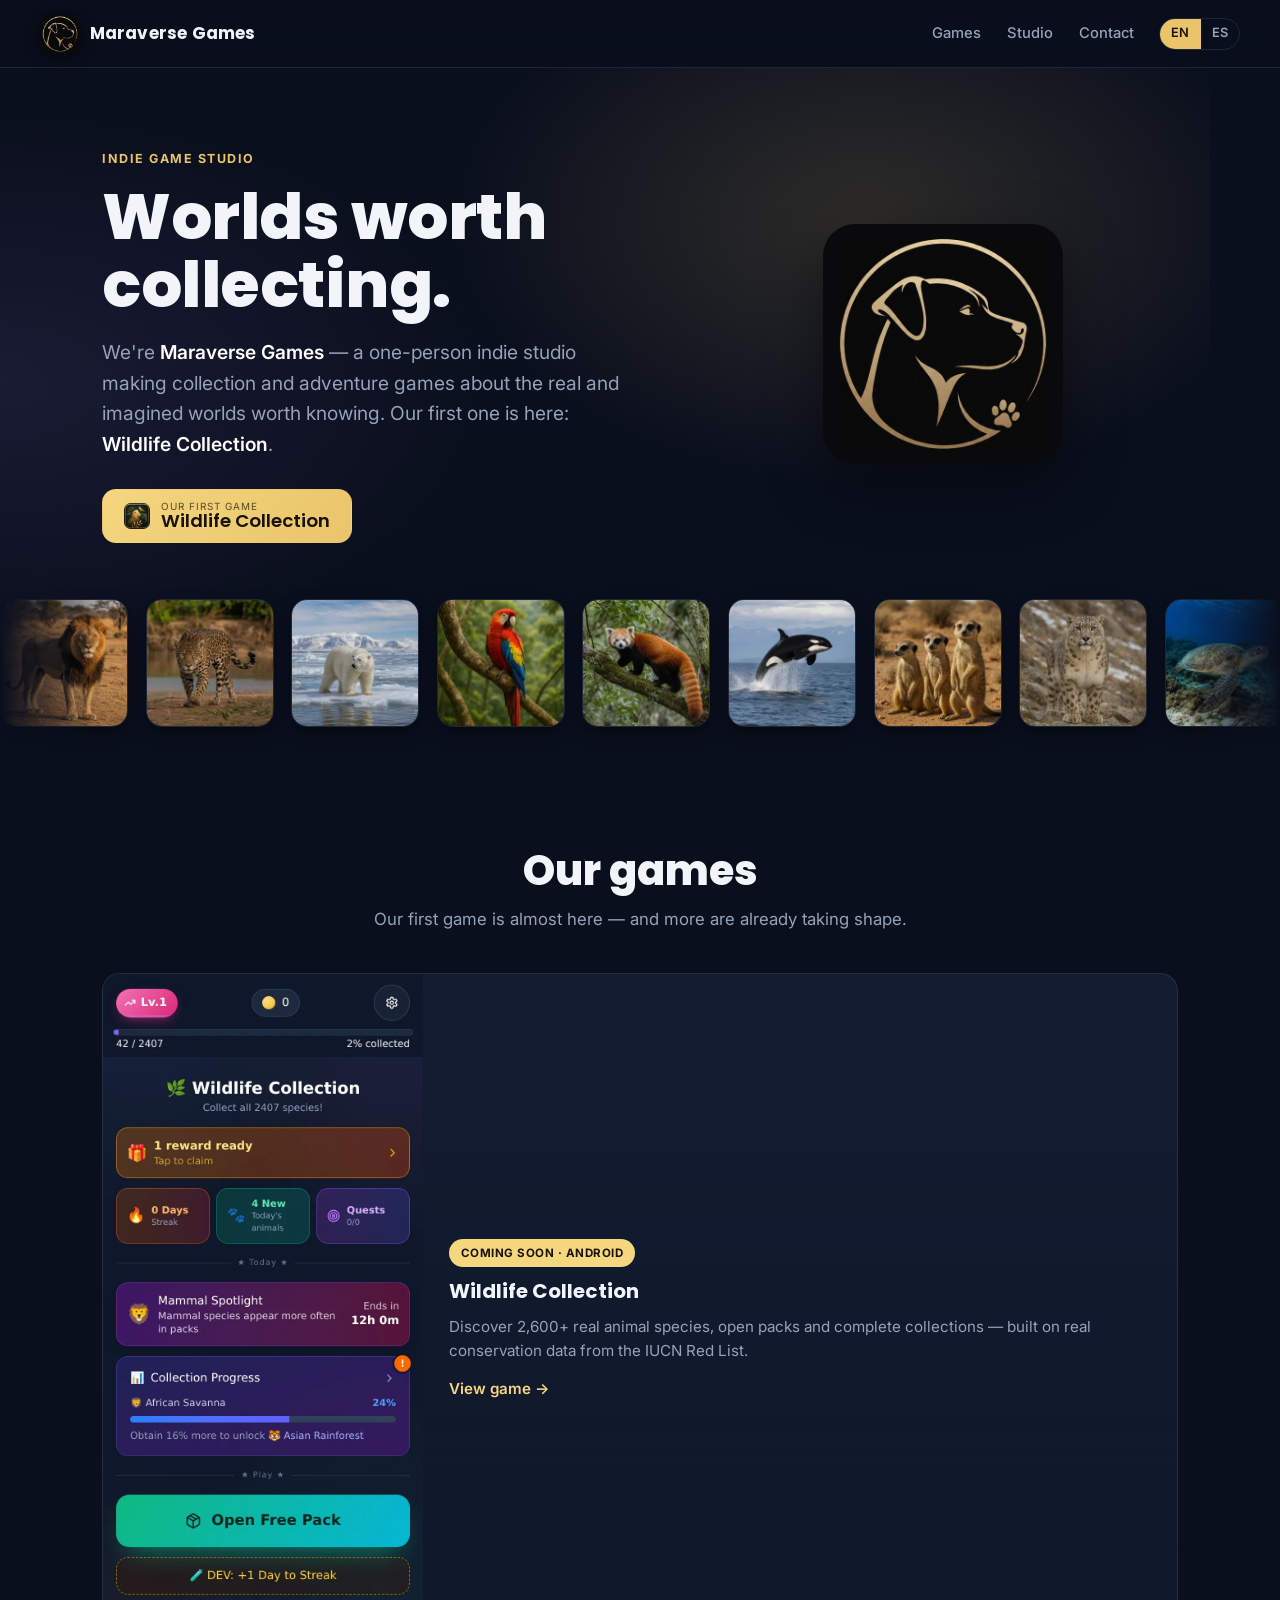
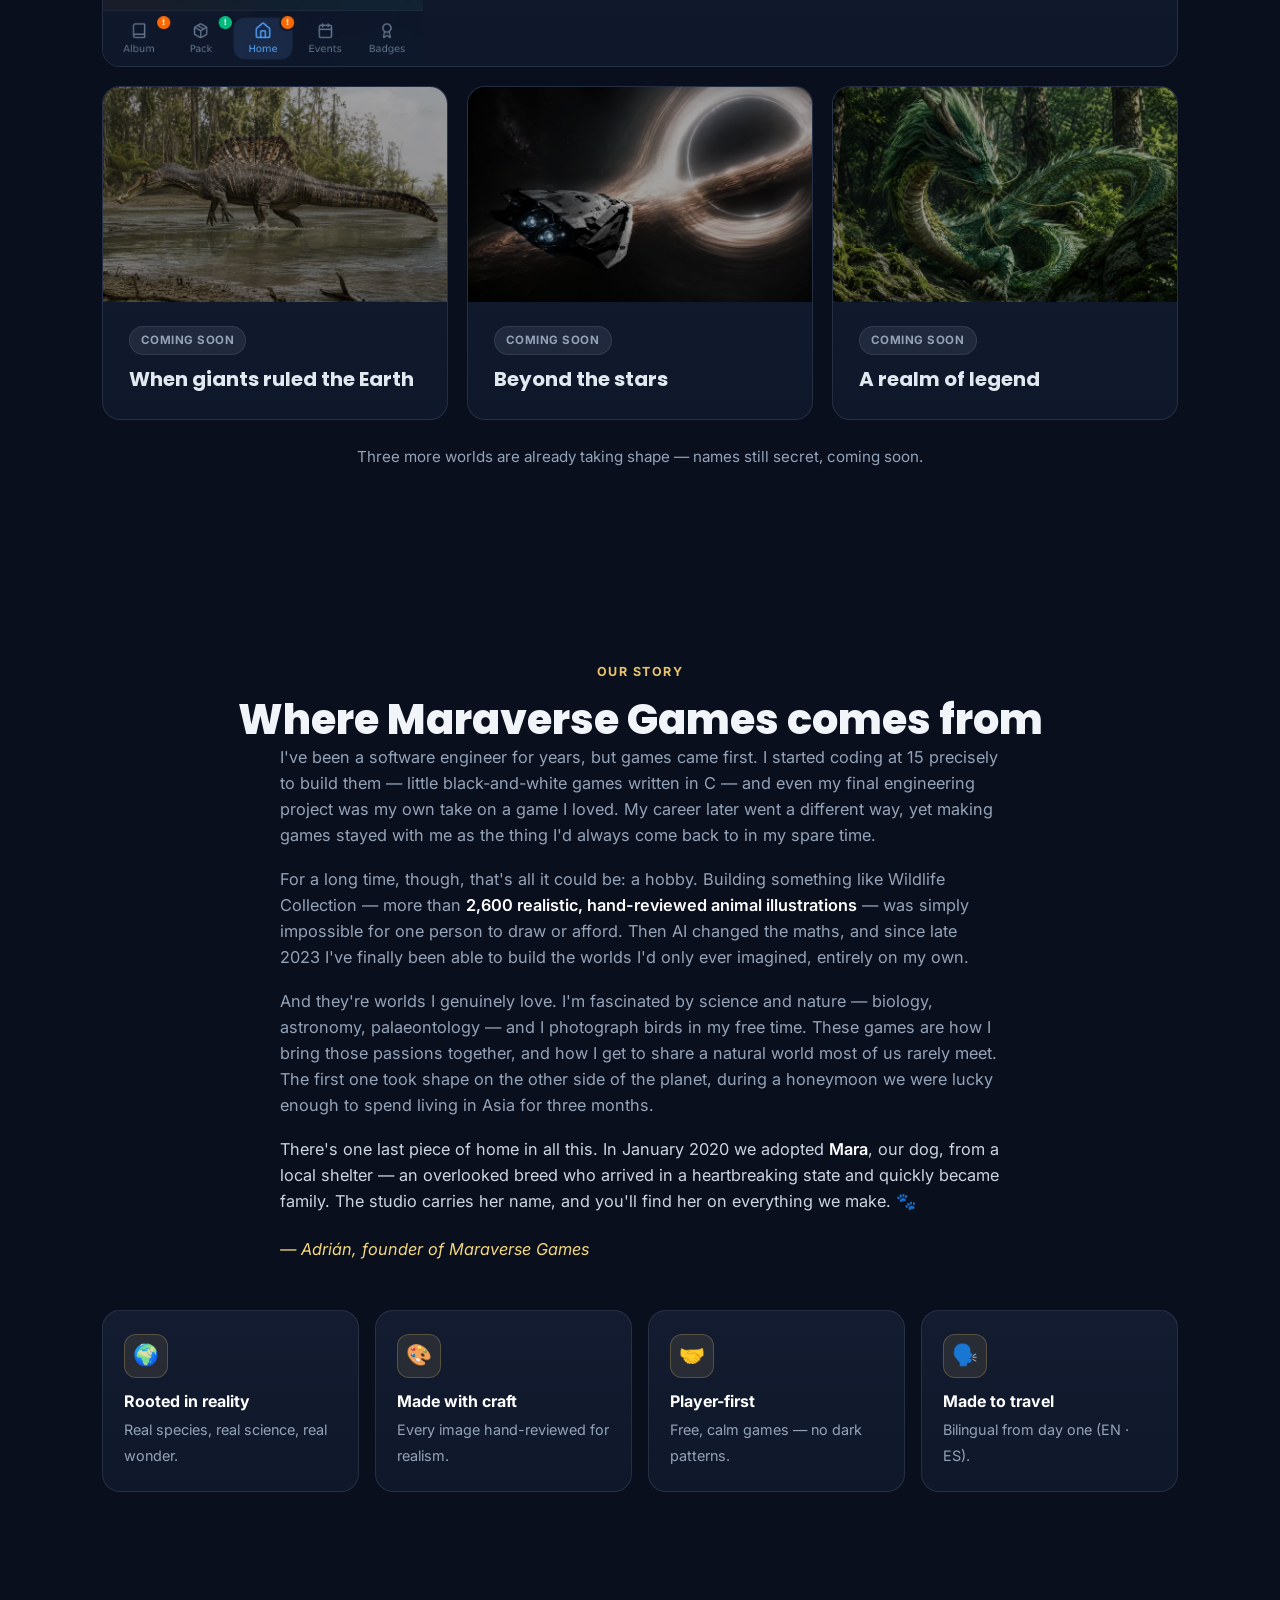
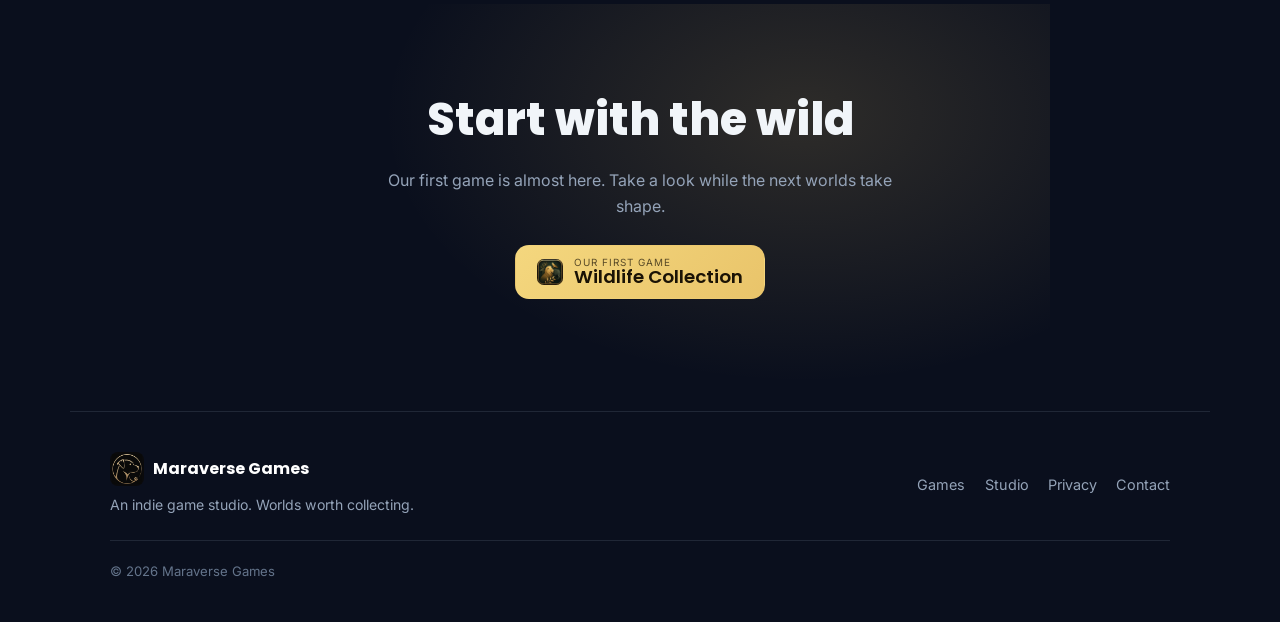
==== commit 0f79297f: "chore(branding): drop "The" from the app name across the site Standardises on "Wildlife Collection" " ====
--- a/index.html
+++ b/index.html
@@ -3,22 +3,15 @@
 <head>
   <meta charset="UTF-8" />
   <meta name="viewport" content="width=device-width, initial-scale=1.0" />
-  <title>Maraverse Games — Indie Studio · Worlds Worth Collecting</title>
+  <title>Maraverse Games — Worlds worth collecting</title>
   <meta name="description" data-i18n="studio.meta"
-    content="Maraverse Games is a one-person indie studio crafting collection games across real and imagined worlds — nature, prehistory, space and fantasy. First game: The Wildlife Collection, a free offline wildlife card game." />
-  <meta name="keywords" content="indie game studio, collection games, Maraverse Games, wildlife card game, animal collection game" />
-  <link rel="canonical" href="https://maraversegames.com/" />
+    content="Maraverse Games is an indie studio crafting collection and adventure games across real and imagined worlds — starting with Wildlife Collection." />
 
   <!-- Open Graph -->
   <meta property="og:type" content="website" />
-  <meta property="og:url" content="https://maraversegames.com/" />
-  <meta property="og:title" content="Maraverse Games — Worlds worth collecting" />
-  <meta property="og:description" content="A one-person indie studio crafting collection games across real and imagined worlds — starting with The Wildlife Collection." />
-  <meta property="og:image" content="https://maraversegames.com/assets/brand/studio-mark.webp" />
-  <meta name="twitter:card" content="summary_large_image" />
-  <meta name="twitter:title" content="Maraverse Games — Worlds worth collecting" />
-  <meta name="twitter:description" content="A one-person indie studio crafting collection games across real and imagined worlds." />
-  <meta name="twitter:image" content="https://maraversegames.com/assets/brand/studio-mark.webp" />
+  <meta property="og:title" content="Maraverse Games" />
+  <meta property="og:description" content="An indie studio crafting collection and adventure games across real and imagined worlds." />
+  <meta property="og:image" content="assets/brand/studio-mark.webp" />
 
   <link rel="icon" type="image/png" sizes="32x32" href="assets/brand/studio-favicon-32.png" />
   <link rel="icon" type="image/png" sizes="192x192" href="assets/brand/studio-favicon-192.png" />
@@ -26,30 +19,16 @@
   <link rel="preconnect" href="https://fonts.gstatic.com" crossorigin />
   <link href="https://fonts.googleapis.com/css2?family=Poppins:wght@400;500;600;700;800&family=Inter:wght@400;500;600&display=swap" rel="stylesheet" />
   <link rel="stylesheet" href="styles.css" />
-
-  <script type="application/ld+json">
-  {
-    "@context": "https://schema.org",
-    "@type": "Organization",
-    "name": "Maraverse Games",
-    "description": "A one-person indie studio crafting collection games across real and imagined worlds.",
-    "url": "https://maraversegames.com/",
-    "logo": "https://maraversegames.com/assets/brand/studio-mark.webp",
-    "foundingDate": "2023",
-    "slogan": "Worlds worth collecting."
-  }
-  </script>
 </head>
 <body>
   <!-- ===== Header ===== -->
   <header class="site-header">
     <a class="brand" href="#top" aria-label="Maraverse Games">
-      <img src="assets/brand/studio-mark.webp" alt="Maraverse Games logo" class="brand-icon" width="40" height="40" />
+      <img src="assets/brand/studio-mark.webp" alt="" class="brand-icon" width="40" height="40" />
       <span class="brand-name">Maraverse Games</span>
     </a>
     <nav class="nav">
       <a href="#games" data-i18n="studio.nav.games">Games</a>
-      <a href="#worlds" data-i18n="studio.nav.worlds">Worlds</a>
       <a href="#about" data-i18n="studio.nav.about">Studio</a>
       <a href="mailto:admin.mara.games@gmail.com" data-i18n="foot.contact">Contact</a>
       <div class="lang-toggle" role="group" aria-label="Language">
@@ -67,16 +46,16 @@
         <span class="eyebrow" data-i18n="studio.eyebrow">Indie game studio</span>
         <h1 class="hero-title" data-i18n="studio.title">Worlds worth<br />collecting.</h1>
         <p class="hero-sub" data-i18n="studio.sub">
-          We're <strong>Maraverse Games</strong> — a one-person indie studio making collection
-          games about the worlds, real and imagined, worth knowing. Our first one is here:
-          <strong>The Wildlife Collection</strong>.
+          We're <strong>Maraverse Games</strong> — a one-person indie studio making collection and
+          adventure games about the real and imagined worlds worth knowing. Our first one is here:
+          <strong>Wildlife Collection</strong>.
         </p>
         <div class="cta-row">
           <a class="store-btn solid" href="the-wildlife-collection.html">
             <img src="assets/brand/app-icon.webp" alt="" width="26" height="26" style="border-radius:7px" />
             <span class="store-btn-text">
               <small data-i18n="studio.cta.small">OUR FIRST GAME</small>
-              <strong>The Wildlife Collection</strong>
+              <strong>Wildlife Collection</strong>
             </span>
           </a>
         </div>
@@ -99,11 +78,11 @@
         <!-- Featured: live game -->
         <a class="game-card featured" href="the-wildlife-collection.html">
           <div class="game-cover">
-            <img data-shot="home" src="assets/screens/home-en.webp" alt="The Wildlife Collection home screen" loading="lazy" />
+            <img data-shot="home" src="assets/screens/home-en.webp" alt="Wildlife Collection" loading="lazy" />
           </div>
           <div class="game-info">
             <span class="game-status live" data-i18n="studio.status.soon">Coming soon · Android</span>
-            <h3>The Wildlife Collection</h3>
+            <h3>Wildlife Collection</h3>
             <p data-i18n="studio.game.wildlife">Discover 2,600+ real animal species, open packs and complete collections — built on real conservation data from the IUCN Red List.</p>
             <span class="game-link" data-i18n="studio.game.view">View game →</span>
           </div>
@@ -111,21 +90,21 @@
 
         <!-- Coming-soon teasers (themes hinted, names still secret) -->
         <div class="game-card soon">
-          <div class="game-cover teaser"><img src="assets/games/prehistory.webp" alt="Prehistory-themed game in development" loading="lazy" /></div>
+          <div class="game-cover teaser"><img src="assets/games/prehistory.webp" alt="" loading="lazy" /></div>
           <div class="game-info">
             <span class="game-status" data-i18n="studio.status.coming">Coming soon</span>
             <h3 data-i18n="studio.soon.tile1">When giants ruled the Earth</h3>
           </div>
         </div>
         <div class="game-card soon">
-          <div class="game-cover teaser"><img src="assets/games/cosmos.webp" alt="Space-themed game in development" loading="lazy" /></div>
+          <div class="game-cover teaser"><img src="assets/games/cosmos.webp" alt="" loading="lazy" /></div>
           <div class="game-info">
             <span class="game-status" data-i18n="studio.status.coming">Coming soon</span>
             <h3 data-i18n="studio.soon.tile2">Beyond the stars</h3>
           </div>
         </div>
         <div class="game-card soon">
-          <div class="game-cover teaser"><img src="assets/games/fantasy.webp" alt="Fantasy-themed game in development" loading="lazy" /></div>
+          <div class="game-cover teaser"><img src="assets/games/fantasy.webp" alt="" loading="lazy" /></div>
           <div class="game-info">
             <span class="game-status" data-i18n="studio.status.coming">Coming soon</span>
             <h3 data-i18n="studio.soon.tile3">A realm of legend</h3>
@@ -135,44 +114,15 @@
       <p class="games-note" data-i18n="studio.soon.note">Three more worlds are already taking shape — names still secret, coming soon.</p>
     </section>
 
-    <!-- ===== Four worlds (the Maraverse) ===== -->
-    <section class="section worlds" id="worlds">
-      <span class="eyebrow center" data-i18n="worlds.eyebrow">One studio, four universes</span>
-      <h2 class="section-title" data-i18n="worlds.title">The Maraverse</h2>
-      <p class="section-lead" data-i18n="worlds.lead">Every Maraverse game is a world worth collecting — connected by the same care, the same craft.</p>
-      <div class="worlds-strip">
-        <article class="world live">
-          <div class="world-art"><img src="assets/marquee/Lion.webp" alt="Nature world — wildlife" loading="lazy" /></div>
-          <div class="world-tag" data-i18n="worlds.nature.t">Nature</div>
-          <p data-i18n="worlds.nature.d">Real species, here now.</p>
-        </article>
-        <article class="world">
-          <div class="world-art"><img src="assets/games/prehistory.webp" alt="Prehistory world" loading="lazy" /></div>
-          <div class="world-tag" data-i18n="worlds.prehistory.t">Prehistory</div>
-          <p data-i18n="worlds.prehistory.d">When giants ruled the Earth.</p>
-        </article>
-        <article class="world">
-          <div class="world-art"><img src="assets/games/cosmos.webp" alt="Space world" loading="lazy" /></div>
-          <div class="world-tag" data-i18n="worlds.space.t">Space</div>
-          <p data-i18n="worlds.space.d">Beyond the stars.</p>
-        </article>
-        <article class="world">
-          <div class="world-art"><img src="assets/games/fantasy.webp" alt="Fantasy world" loading="lazy" /></div>
-          <div class="world-tag" data-i18n="worlds.fantasy.t">Fantasy</div>
-          <p data-i18n="worlds.fantasy.d">A realm of legend.</p>
-        </article>
-      </div>
-    </section>
-
     <!-- ===== Story ===== -->
     <section class="section story-section" id="about">
       <span class="eyebrow center" data-i18n="studio.story.eyebrow">Our story</span>
       <h2 class="section-title" data-i18n="studio.story.title">Where Maraverse Games comes from</h2>
       <div class="story">
-        <p data-i18n="studio.story.p1">Games came first. I started coding at 15 to build them — little black-and-white games in C — and even my final engineering project was my own take on a game I loved. My career went another way, but making games stayed the thing I always came back to.</p>
-        <p data-i18n="studio.story.p2">For years it could only be a hobby. Something like The Wildlife Collection — over <strong>2,600 realistic, hand-reviewed animal illustrations</strong> — was impossible for one person to draw or afford. Then AI changed the maths, and since late 2023 I've finally built the worlds I'd only imagined, on my own.</p>
-        <p data-i18n="studio.story.p3">And they're worlds I love. I'm fascinated by science and nature — biology, astronomy, palaeontology — and I photograph birds in my spare time. These games bring those passions together. The first took shape on the other side of the planet, during three months living in Asia on our honeymoon.</p>
-        <p class="about-mara" data-i18n="studio.story.mara">One last piece of home: in January 2020 we adopted <strong>Mara</strong>, our dog, from a local shelter — she arrived in a heartbreaking state and quickly became family. The studio carries her name, and you'll find her on everything we make. 🐾</p>
+        <p data-i18n="studio.story.p1">I've been a software engineer for years, but games came first. I started coding at 15 precisely to build them — little black-and-white games written in C — and even my final engineering project was my own take on a game I loved. My career later went a different way, yet making games stayed with me as the thing I'd always come back to in my spare time.</p>
+        <p data-i18n="studio.story.p2">For a long time, though, that's all it could be: a hobby. Building something like Wildlife Collection — more than <strong>2,600 realistic, hand-reviewed animal illustrations</strong> — was simply impossible for one person to draw or afford. Then AI changed the maths, and since late 2023 I've finally been able to build the worlds I'd only ever imagined, entirely on my own.</p>
+        <p data-i18n="studio.story.p3">And they're worlds I genuinely love. I'm fascinated by science and nature — biology, astronomy, palaeontology — and I photograph birds in my free time. These games are how I bring those passions together, and how I get to share a natural world most of us rarely meet. The first one took shape on the other side of the planet, during a honeymoon we were lucky enough to spend living in Asia for three months.</p>
+        <p class="about-mara" data-i18n="studio.story.mara">There's one last piece of home in all this. In January 2020 we adopted <strong>Mara</strong>, our dog, from a local shelter — an overlooked breed who arrived in a heartbreaking state and quickly became family. The studio carries her name, and you'll find her on everything we make. 🐾</p>
         <p class="story-sign" data-i18n="studio.story.sign">— Adrián, founder of Maraverse Games</p>
       </div>
       <ul class="about-values">
@@ -193,7 +143,7 @@
           <img src="assets/brand/app-icon.webp" alt="" width="26" height="26" style="border-radius:7px" />
           <span class="store-btn-text">
             <small data-i18n="studio.cta.small">OUR FIRST GAME</small>
-            <strong>The Wildlife Collection</strong>
+            <strong>Wildlife Collection</strong>
           </span>
         </a>
       </div>
@@ -204,14 +154,13 @@
   <footer class="site-footer">
     <div class="foot-brand">
       <a class="foot-wordmark" href="#top">
-        <img src="assets/brand/studio-mark.webp" alt="Maraverse Games logo" width="34" height="34" />
+        <img src="assets/brand/studio-mark.webp" alt="" width="34" height="34" />
         <span>Maraverse Games</span>
       </a>
       <p data-i18n="foot.tag">An indie game studio. Worlds worth collecting.</p>
     </div>
     <nav class="foot-links">
       <a href="#games" data-i18n="studio.nav.games">Games</a>
-      <a href="#worlds" data-i18n="studio.nav.worlds">Worlds</a>
       <a href="#about" data-i18n="studio.nav.about">Studio</a>
       <a href="privacy.html" data-i18n="foot.privacy">Privacy</a>
       <a href="mailto:admin.mara.games@gmail.com" data-i18n="foot.contact">Contact</a>
--- a/styles.css
+++ b/styles.css
@@ -1,4 +1,4 @@
-/* ============ The Wildlife Collection — landing ============ */
+/* ============ Wildlife Collection — landing ============ */
 :root {
   --bg: #0a0f1d;
   --bg-2: #0f172a;
@@ -343,177 +343,3 @@
 .story .about-mara { color: #cbd5e1 !important; }
 .story-sign { color: var(--gold-2) !important; font-style: italic; margin-top: 1.4rem !important; }
 @media (max-width: 560px) { .story { text-align: left; } }
-
-/* ============ CRO evolution — new components ============ */
-
-/* ---------- Headline stats (bolder numbers) ---------- */
-.stats-hero { margin-top: 1.5rem; }
-.stats-hero .stat { padding: 1.7rem 1rem; position: relative; overflow: hidden; }
-.stats-hero .stat::before {
-  content: ""; position: absolute; inset: 0 0 auto 0; height: 3px;
-  background: linear-gradient(90deg, transparent, var(--gold-2), transparent); opacity: 0.7;
-}
-.stats-hero .stat b {
-  font-size: clamp(2rem, 5vw, 3.1rem); line-height: 1;
-  background: linear-gradient(180deg, #fff, var(--gold-2));
-  -webkit-background-clip: text; background-clip: text; color: transparent;
-}
-.stats-hero .stat span { font-size: 0.92rem; margin-top: 0.35rem; display: block; }
-
-/* ---------- Hero "watch gameplay" play badge ---------- */
-.play-badge {
-  position: absolute; left: 50%; bottom: 18px; transform: translateX(-50%);
-  z-index: 3; display: inline-flex; align-items: center; gap: 0.5rem;
-  font: inherit; font-size: 0.82rem; font-weight: 600; color: #fff; cursor: pointer;
-  padding: 0.5rem 0.95rem; border-radius: 999px;
-  background: rgba(10, 15, 29, 0.66); backdrop-filter: blur(8px);
-  border: 1px solid rgba(255, 255, 255, 0.22);
-  transition: transform 0.18s, background 0.2s, border-color 0.2s;
-}
-.play-badge:hover { transform: translateX(-50%) translateY(-2px); border-color: var(--emerald); }
-.play-badge-ico {
-  display: grid; place-items: center; width: 20px; height: 20px; border-radius: 50%;
-  background: var(--gold-2); color: #1a1205; font-size: 0.6rem; padding-left: 2px;
-}
-
-/* ---------- Gameplay video modal ---------- */
-.video-modal {
-  position: fixed; inset: 0; z-index: 100; display: grid; place-items: center;
-  padding: clamp(1rem, 4vw, 3rem); background: rgba(5, 8, 16, 0.86); backdrop-filter: blur(6px);
-}
-.video-modal[hidden] { display: none; }
-.video-frame {
-  position: relative; width: min(900px, 100%); border-radius: 18px; overflow: hidden;
-  border: 1px solid var(--border); box-shadow: var(--shadow); background: #000;
-}
-.video-frame video { width: 100%; height: auto; display: block; }
-.video-close {
-  position: absolute; top: -3rem; right: 0; width: 2.4rem; height: 2.4rem;
-  display: grid; place-items: center; font-size: 1.6rem; line-height: 1; cursor: pointer;
-  color: #fff; background: rgba(255, 255, 255, 0.1); border: 1px solid var(--border); border-radius: 50%;
-}
-.video-close:hover { background: rgba(255, 255, 255, 0.2); }
-
-/* ---------- Rares / the thrill of the pull ---------- */
-.rares-stage {
-  display: grid; grid-template-columns: 1.05fr 1fr; gap: clamp(2rem, 5vw, 3.5rem);
-  align-items: center; max-width: 1000px; margin: 0 auto;
-}
-.rares-visual { position: relative; }
-
-/* Big legendary foil card */
-.rare-card {
-  position: relative; z-index: 2; width: min(260px, 72%); margin: 0 auto;
-  border-radius: 20px; overflow: hidden; isolation: isolate;
-  border: 1px solid rgba(233, 196, 106, 0.45);
-}
-.rare-card img { width: 100%; aspect-ratio: 1; object-fit: cover; display: block; }
-.rare-card figcaption {
-  position: absolute; left: 0; right: 0; bottom: 0; z-index: 3;
-  padding: 1.4rem 1rem 0.9rem; text-align: center;
-  background: linear-gradient(to top, rgba(7, 11, 20, 0.92), transparent);
-}
-.rare-card figcaption b {
-  display: block; font-family: 'Poppins', sans-serif; font-size: 0.78rem; font-weight: 700;
-  letter-spacing: 1.5px; text-transform: uppercase; color: var(--gold-2);
-}
-.rare-card figcaption span { font-size: 0.82rem; color: #cbd5e1; }
-.rare-card.legendary {
-  box-shadow: 0 0 0 1px rgba(233, 196, 106, 0.3), 0 22px 60px rgba(233, 196, 106, 0.22), var(--shadow);
-}
-
-/* Holographic foil sweep */
-.foil { position: relative; }
-.rare-shine {
-  position: absolute; inset: 0; z-index: 2; pointer-events: none; mix-blend-mode: screen;
-  background: linear-gradient(115deg, transparent 32%, rgba(255,255,255,0.55) 44%,
-    rgba(167,139,250,0.45) 50%, rgba(96,165,250,0.45) 56%, transparent 68%);
-  background-size: 250% 250%; animation: foilSweep 4.5s linear infinite;
-}
-@keyframes foilSweep { 0% { background-position: 180% 0; } 100% { background-position: -80% 0; } }
-.fan-card.foil { box-shadow: 0 0 0 1px rgba(167, 139, 250, 0.5), 0 8px 22px rgba(96, 165, 250, 0.28); }
-
-/* Fanned supporting cards peeking behind the hero card */
-.rare-fan { position: absolute; inset: 0; z-index: 1; pointer-events: none; }
-.fan-card {
-  position: absolute; left: 50%; top: 50%; width: 110px; height: 110px; object-fit: cover;
-  border-radius: 12px; border: 1px solid var(--border); box-shadow: 0 8px 20px rgba(0,0,0,0.45);
-  transform-origin: bottom center;
-}
-.fan-card.f1 { transform: translate(-50%, -50%) translate(-130px, -34px) rotate(-20deg); }
-.fan-card.f2 { transform: translate(-50%, -50%) translate(-70px, -78px) rotate(-10deg); }
-.fan-card.f3 { transform: translate(-50%, -50%) translate(0, -96px) rotate(0deg); }
-.fan-card.f4 { transform: translate(-50%, -50%) translate(70px, -78px) rotate(10deg); }
-.fan-card.f5 { transform: translate(-50%, -50%) translate(130px, -34px) rotate(20deg); }
-
-/* Rare points list */
-.rare-points { list-style: none; display: grid; gap: 1.1rem; }
-.rare-points li { display: flex; gap: 0.9rem; align-items: flex-start; }
-.rare-ico {
-  flex: none; width: 42px; height: 42px; display: grid; place-items: center; font-size: 1.15rem;
-  border-radius: 12px; background: rgba(233,196,106,0.10); border: 1px solid rgba(233,196,106,0.25);
-}
-.rare-ico.shine-silver { color: #e2e8f0; }
-.rare-ico.shine-variant { color: var(--violet); }
-.rare-points b { display: block; color: #fff; font-size: 1rem; margin-bottom: 0.1rem; }
-.rare-points span { color: var(--muted); font-size: 0.92rem; }
-@media (max-width: 820px) {
-  .rares-stage { grid-template-columns: 1fr; gap: 2rem; }
-  .rare-card { width: min(240px, 64%); }
-  .rare-fan { display: none; } /* keep mobile clean */
-}
-@media (prefers-reduced-motion: reduce) { .rare-shine { animation: none; } }
-
-/* ---------- Mid-page CTA band ---------- */
-.cta-band { max-width: var(--maxw); margin: 1rem auto; padding: 0 clamp(1rem, 4vw, 2rem); }
-.cta-band-inner {
-  display: flex; flex-wrap: wrap; align-items: center; justify-content: space-between; gap: 1.2rem;
-  background: linear-gradient(135deg, rgba(233,196,106,0.12), rgba(167,139,250,0.08));
-  border: 1px solid rgba(233,196,106,0.28); border-radius: var(--radius);
-  padding: clamp(1.3rem, 3vw, 1.8rem) clamp(1.4rem, 4vw, 2.2rem);
-}
-.cta-band-inner p {
-  font-family: 'Poppins', sans-serif; font-weight: 600; font-size: clamp(1.05rem, 2vw, 1.3rem);
-  color: #fff; margin: 0; max-width: 32ch;
-}
-@media (max-width: 560px) { .cta-band-inner { flex-direction: column; align-items: flex-start; } }
-
-/* ---------- Social proof / reviews ---------- */
-.reviews { display: grid; grid-template-columns: repeat(3, 1fr); gap: 1.2rem; }
-.review {
-  display: flex; flex-direction: column; gap: 0.8rem;
-  background: linear-gradient(180deg, var(--panel), var(--bg-2));
-  border: 1px solid var(--border); border-radius: var(--radius); padding: 1.6rem 1.5rem;
-}
-.review .stars { color: var(--gold-2); font-size: 1.05rem; letter-spacing: 2px; }
-.review blockquote { color: #e2e8f0; font-size: 0.98rem; line-height: 1.55; margin: 0; }
-.review figcaption { display: flex; align-items: center; gap: 0.6rem; color: var(--muted); font-size: 0.88rem; margin-top: auto; }
-.rev-avatar {
-  width: 34px; height: 34px; display: grid; place-items: center; font-size: 1.1rem;
-  border-radius: 50%; background: rgba(233,196,106,0.12); border: 1px solid rgba(233,196,106,0.25);
-}
-.social-note { text-align: center; color: #64748b; font-size: 0.85rem; margin-top: 1.6rem; }
-@media (max-width: 820px) { .reviews { grid-template-columns: 1fr; max-width: 440px; margin: 0 auto; } }
-
-/* ---------- Four worlds (the Maraverse) ---------- */
-.worlds-strip { display: grid; grid-template-columns: repeat(4, 1fr); gap: 1.1rem; }
-.world {
-  position: relative; border-radius: var(--radius); overflow: hidden;
-  border: 1px solid var(--border); background: #0b1322; text-align: center;
-  transition: transform 0.2s, border-color 0.2s;
-}
-.world:hover { transform: translateY(-4px); border-color: rgba(233,196,106,0.45); }
-.world-art { aspect-ratio: 4 / 3; overflow: hidden; }
-.world-art img { width: 100%; height: 100%; object-fit: cover; display: block; filter: brightness(0.72) saturate(0.95); transition: filter 0.3s; }
-.world:hover .world-art img { filter: brightness(0.9) saturate(1); }
-.world.live .world-art img { filter: none; }
-.world-tag {
-  font-family: 'Poppins', sans-serif; font-weight: 700; font-size: 0.95rem; color: #fff;
-  margin-top: 0.9rem;
-}
-.world p { color: var(--muted); font-size: 0.82rem; padding: 0.1rem 0.8rem 1.1rem; margin: 0; }
-.world.live::after {
-  content: ""; position: absolute; top: 0.7rem; right: 0.7rem; width: 9px; height: 9px;
-  border-radius: 50%; background: var(--emerald); box-shadow: 0 0 0 4px rgba(52,211,153,0.22);
-}
-@media (max-width: 760px) { .worlds-strip { grid-template-columns: 1fr 1fr; } }
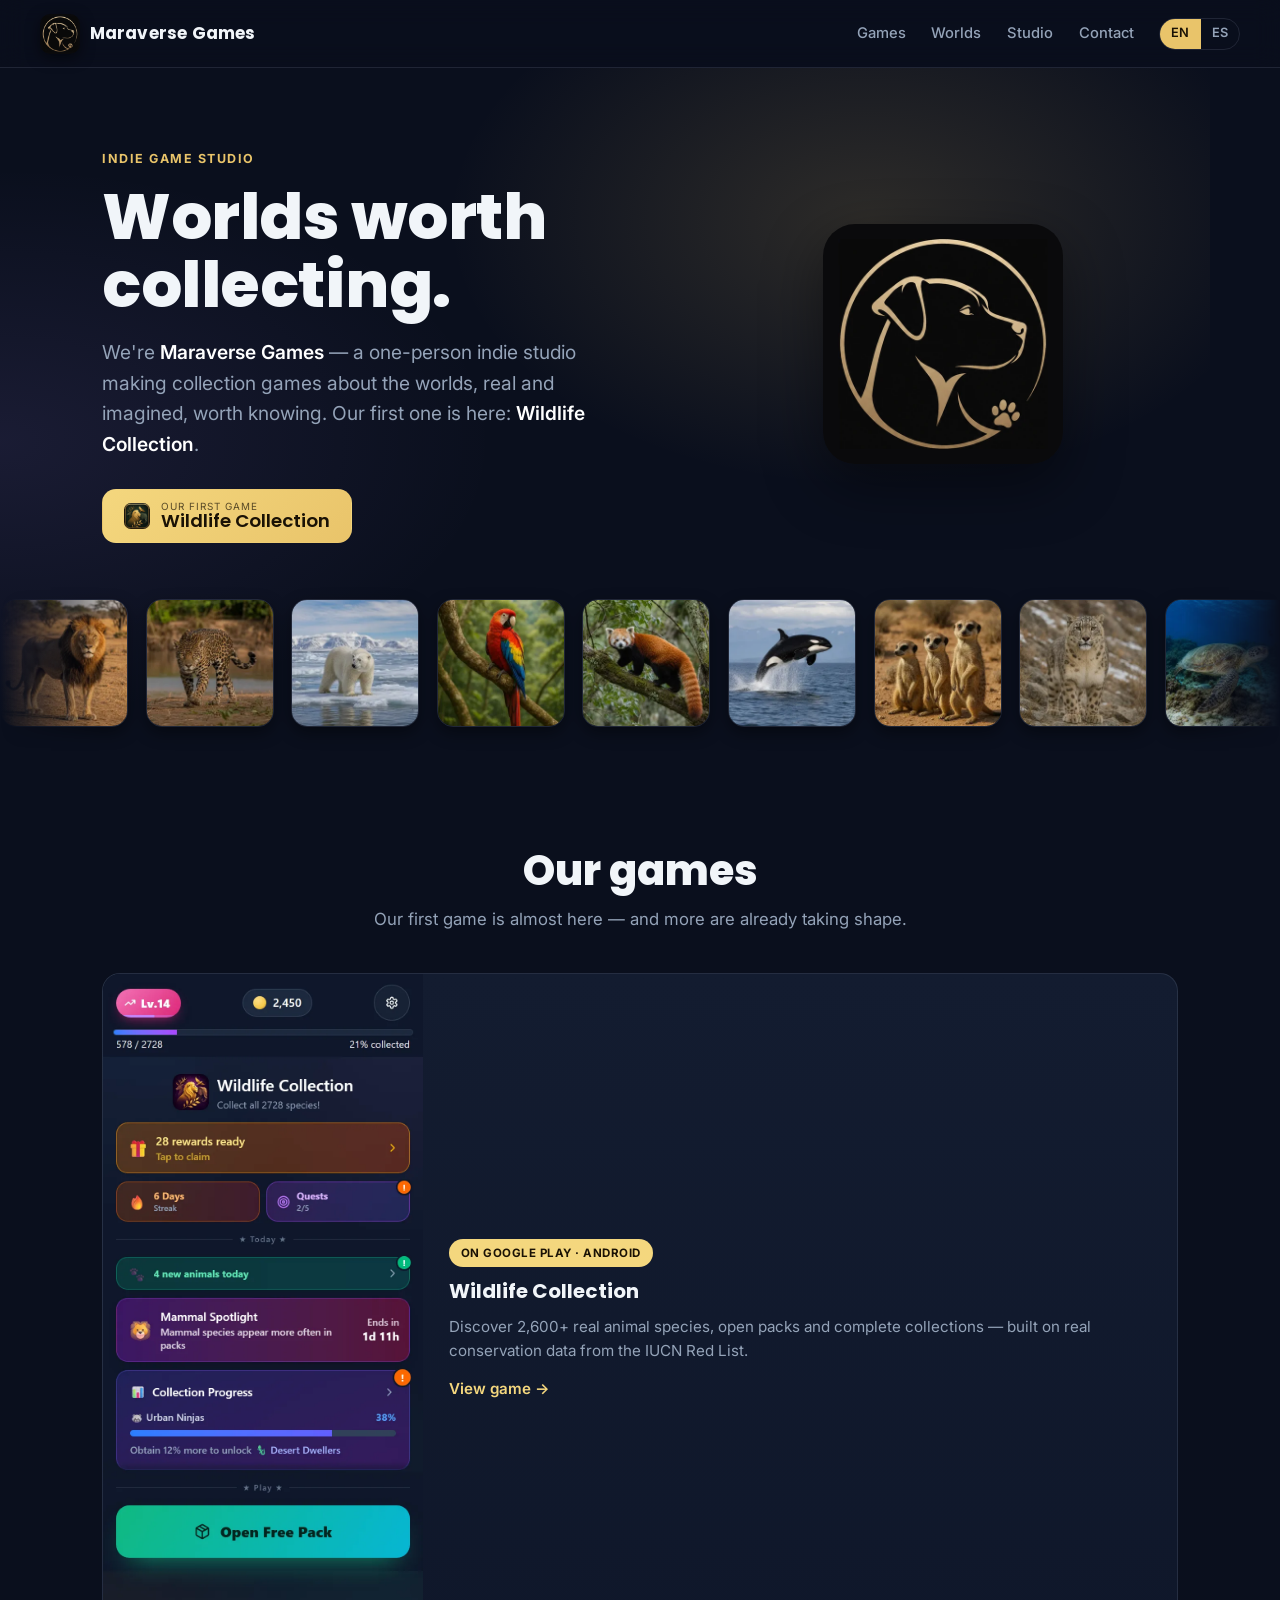
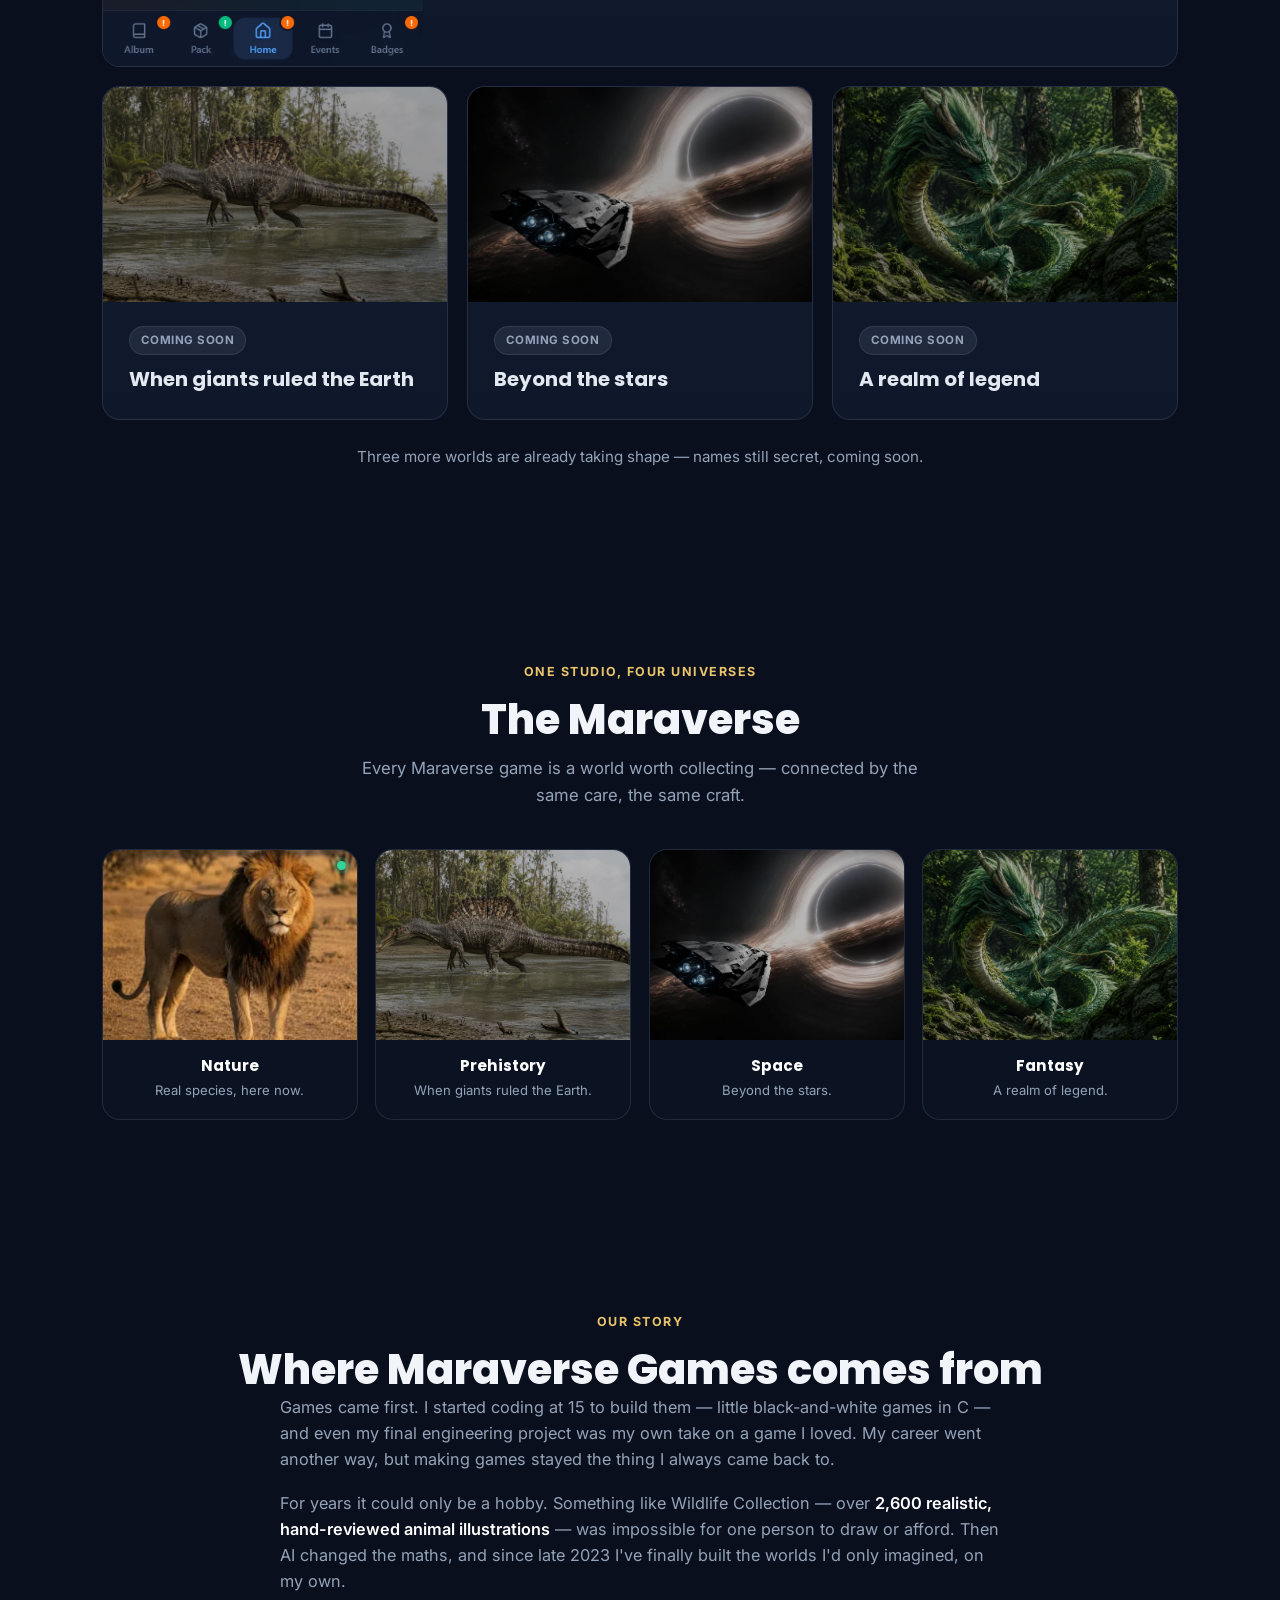
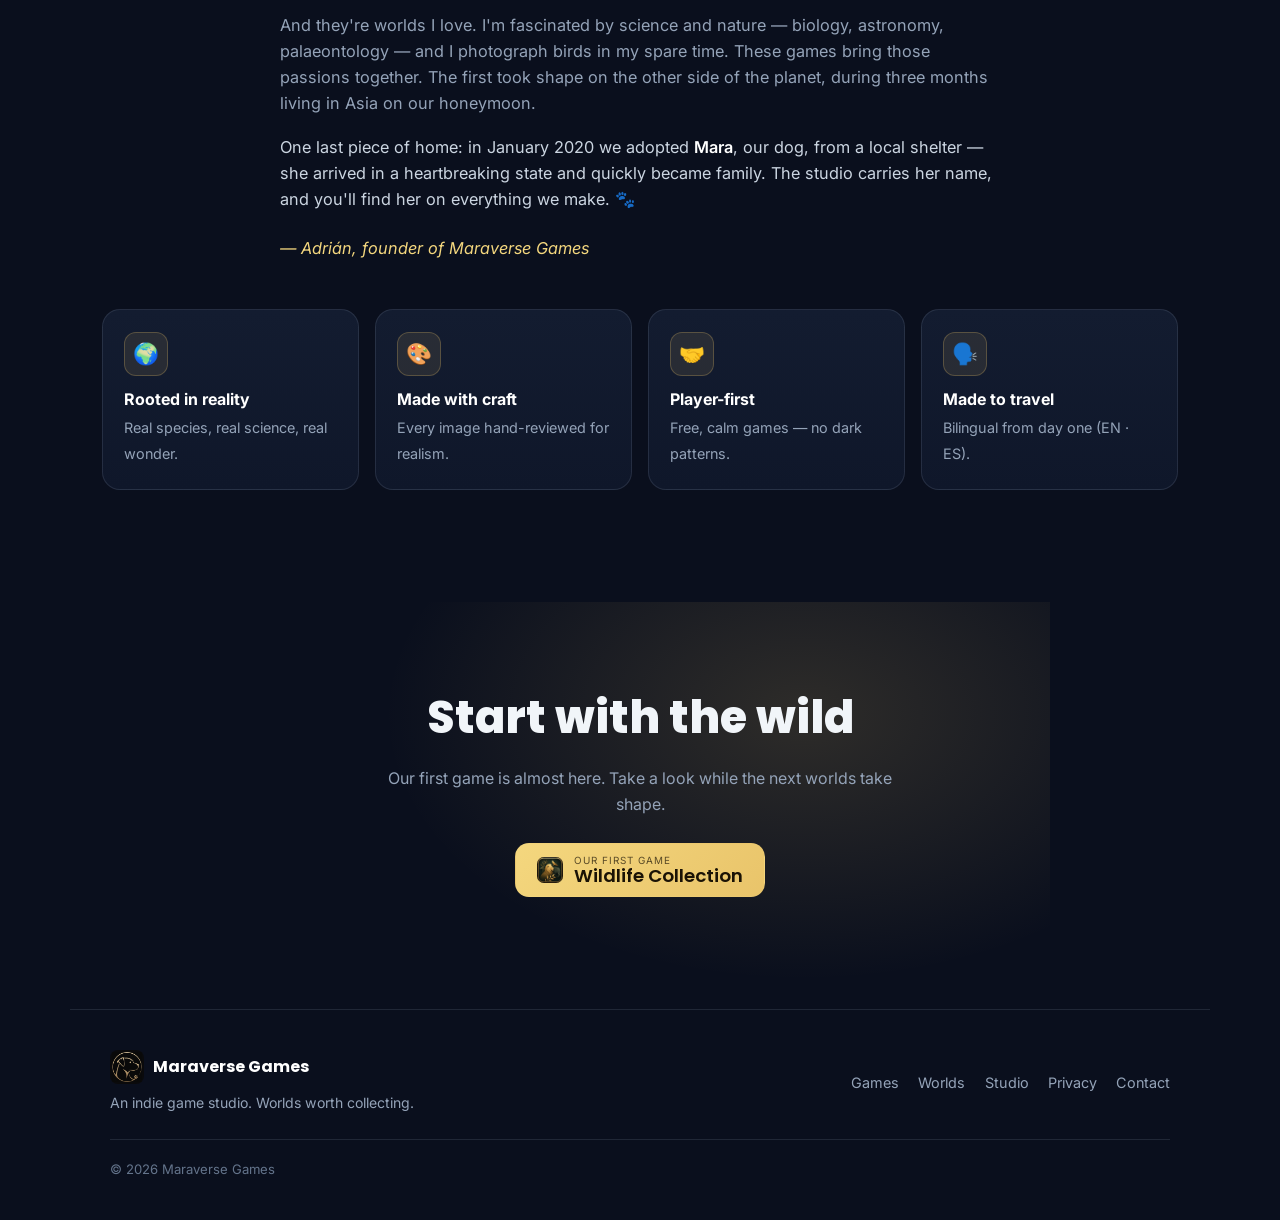
==== commit 707f91f3: "Drop the card fan and the gameplay video; wire the live Play link The fanned rare cards were positio" ====
--- a/index.html
+++ b/index.html
@@ -3,15 +3,22 @@
 <head>
   <meta charset="UTF-8" />
   <meta name="viewport" content="width=device-width, initial-scale=1.0" />
-  <title>Maraverse Games — Worlds worth collecting</title>
+  <title>Maraverse Games — Indie Studio · Worlds Worth Collecting</title>
   <meta name="description" data-i18n="studio.meta"
-    content="Maraverse Games is an indie studio crafting collection and adventure games across real and imagined worlds — starting with Wildlife Collection." />
+    content="Maraverse Games is a one-person indie studio crafting collection games across real and imagined worlds — nature, prehistory, space and fantasy. First game: Wildlife Collection, a free offline wildlife card game." />
+  <meta name="keywords" content="indie game studio, collection games, Maraverse Games, wildlife card game, animal collection game" />
+  <link rel="canonical" href="https://maraversegames.com/" />
 
   <!-- Open Graph -->
   <meta property="og:type" content="website" />
-  <meta property="og:title" content="Maraverse Games" />
-  <meta property="og:description" content="An indie studio crafting collection and adventure games across real and imagined worlds." />
-  <meta property="og:image" content="assets/brand/studio-mark.webp" />
+  <meta property="og:url" content="https://maraversegames.com/" />
+  <meta property="og:title" content="Maraverse Games — Worlds worth collecting" />
+  <meta property="og:description" content="A one-person indie studio crafting collection games across real and imagined worlds — starting with Wildlife Collection." />
+  <meta property="og:image" content="https://maraversegames.com/assets/brand/studio-mark.webp" />
+  <meta name="twitter:card" content="summary_large_image" />
+  <meta name="twitter:title" content="Maraverse Games — Worlds worth collecting" />
+  <meta name="twitter:description" content="A one-person indie studio crafting collection games across real and imagined worlds." />
+  <meta name="twitter:image" content="https://maraversegames.com/assets/brand/studio-mark.webp" />
 
   <link rel="icon" type="image/png" sizes="32x32" href="assets/brand/studio-favicon-32.png" />
   <link rel="icon" type="image/png" sizes="192x192" href="assets/brand/studio-favicon-192.png" />
@@ -19,16 +26,30 @@
   <link rel="preconnect" href="https://fonts.gstatic.com" crossorigin />
   <link href="https://fonts.googleapis.com/css2?family=Poppins:wght@400;500;600;700;800&family=Inter:wght@400;500;600&display=swap" rel="stylesheet" />
   <link rel="stylesheet" href="styles.css" />
+
+  <script type="application/ld+json">
+  {
+    "@context": "https://schema.org",
+    "@type": "Organization",
+    "name": "Maraverse Games",
+    "description": "A one-person indie studio crafting collection games across real and imagined worlds.",
+    "url": "https://maraversegames.com/",
+    "logo": "https://maraversegames.com/assets/brand/studio-mark.webp",
+    "foundingDate": "2023",
+    "slogan": "Worlds worth collecting."
+  }
+  </script>
 </head>
 <body>
   <!-- ===== Header ===== -->
   <header class="site-header">
     <a class="brand" href="#top" aria-label="Maraverse Games">
-      <img src="assets/brand/studio-mark.webp" alt="" class="brand-icon" width="40" height="40" />
+      <img src="assets/brand/studio-mark.webp" alt="Maraverse Games logo" class="brand-icon" width="40" height="40" />
       <span class="brand-name">Maraverse Games</span>
     </a>
     <nav class="nav">
       <a href="#games" data-i18n="studio.nav.games">Games</a>
+      <a href="#worlds" data-i18n="studio.nav.worlds">Worlds</a>
       <a href="#about" data-i18n="studio.nav.about">Studio</a>
       <a href="mailto:admin.mara.games@gmail.com" data-i18n="foot.contact">Contact</a>
       <div class="lang-toggle" role="group" aria-label="Language">
@@ -46,8 +67,8 @@
         <span class="eyebrow" data-i18n="studio.eyebrow">Indie game studio</span>
         <h1 class="hero-title" data-i18n="studio.title">Worlds worth<br />collecting.</h1>
         <p class="hero-sub" data-i18n="studio.sub">
-          We're <strong>Maraverse Games</strong> — a one-person indie studio making collection and
-          adventure games about the real and imagined worlds worth knowing. Our first one is here:
+          We're <strong>Maraverse Games</strong> — a one-person indie studio making collection
+          games about the worlds, real and imagined, worth knowing. Our first one is here:
           <strong>Wildlife Collection</strong>.
         </p>
         <div class="cta-row">
@@ -78,10 +99,10 @@
         <!-- Featured: live game -->
         <a class="game-card featured" href="the-wildlife-collection.html">
           <div class="game-cover">
-            <img data-shot="home" src="assets/screens/home-en.webp" alt="Wildlife Collection" loading="lazy" />
-          </div>
-          <div class="game-info">
-            <span class="game-status live" data-i18n="studio.status.soon">Coming soon · Android</span>
+            <img data-shot="home" src="assets/screens/home-en.webp" alt="Wildlife Collection home screen" loading="lazy" />
+          </div>
+          <div class="game-info">
+            <span class="game-status live" data-i18n="studio.status.live">On Google Play · Android</span>
             <h3>Wildlife Collection</h3>
             <p data-i18n="studio.game.wildlife">Discover 2,600+ real animal species, open packs and complete collections — built on real conservation data from the IUCN Red List.</p>
             <span class="game-link" data-i18n="studio.game.view">View game →</span>
@@ -90,21 +111,21 @@
 
         <!-- Coming-soon teasers (themes hinted, names still secret) -->
         <div class="game-card soon">
-          <div class="game-cover teaser"><img src="assets/games/prehistory.webp" alt="" loading="lazy" /></div>
+          <div class="game-cover teaser"><img src="assets/games/prehistory.webp" alt="Prehistory-themed game in development" loading="lazy" /></div>
           <div class="game-info">
             <span class="game-status" data-i18n="studio.status.coming">Coming soon</span>
             <h3 data-i18n="studio.soon.tile1">When giants ruled the Earth</h3>
           </div>
         </div>
         <div class="game-card soon">
-          <div class="game-cover teaser"><img src="assets/games/cosmos.webp" alt="" loading="lazy" /></div>
+          <div class="game-cover teaser"><img src="assets/games/cosmos.webp" alt="Space-themed game in development" loading="lazy" /></div>
           <div class="game-info">
             <span class="game-status" data-i18n="studio.status.coming">Coming soon</span>
             <h3 data-i18n="studio.soon.tile2">Beyond the stars</h3>
           </div>
         </div>
         <div class="game-card soon">
-          <div class="game-cover teaser"><img src="assets/games/fantasy.webp" alt="" loading="lazy" /></div>
+          <div class="game-cover teaser"><img src="assets/games/fantasy.webp" alt="Fantasy-themed game in development" loading="lazy" /></div>
           <div class="game-info">
             <span class="game-status" data-i18n="studio.status.coming">Coming soon</span>
             <h3 data-i18n="studio.soon.tile3">A realm of legend</h3>
@@ -112,6 +133,35 @@
         </div>
       </div>
       <p class="games-note" data-i18n="studio.soon.note">Three more worlds are already taking shape — names still secret, coming soon.</p>
+    </section>
+
+    <!-- ===== Four worlds (the Maraverse) ===== -->
+    <section class="section worlds" id="worlds">
+      <span class="eyebrow center" data-i18n="worlds.eyebrow">One studio, four universes</span>
+      <h2 class="section-title" data-i18n="worlds.title">The Maraverse</h2>
+      <p class="section-lead" data-i18n="worlds.lead">Every Maraverse game is a world worth collecting — connected by the same care, the same craft.</p>
+      <div class="worlds-strip">
+        <article class="world live">
+          <div class="world-art"><img src="assets/marquee/Lion.webp" alt="Nature world — wildlife" loading="lazy" /></div>
+          <div class="world-tag" data-i18n="worlds.nature.t">Nature</div>
+          <p data-i18n="worlds.nature.d">Real species, here now.</p>
+        </article>
+        <article class="world">
+          <div class="world-art"><img src="assets/games/prehistory.webp" alt="Prehistory world" loading="lazy" /></div>
+          <div class="world-tag" data-i18n="worlds.prehistory.t">Prehistory</div>
+          <p data-i18n="worlds.prehistory.d">When giants ruled the Earth.</p>
+        </article>
+        <article class="world">
+          <div class="world-art"><img src="assets/games/cosmos.webp" alt="Space world" loading="lazy" /></div>
+          <div class="world-tag" data-i18n="worlds.space.t">Space</div>
+          <p data-i18n="worlds.space.d">Beyond the stars.</p>
+        </article>
+        <article class="world">
+          <div class="world-art"><img src="assets/games/fantasy.webp" alt="Fantasy world" loading="lazy" /></div>
+          <div class="world-tag" data-i18n="worlds.fantasy.t">Fantasy</div>
+          <p data-i18n="worlds.fantasy.d">A realm of legend.</p>
+        </article>
+      </div>
     </section>
 
     <!-- ===== Story ===== -->
@@ -119,10 +169,10 @@
       <span class="eyebrow center" data-i18n="studio.story.eyebrow">Our story</span>
       <h2 class="section-title" data-i18n="studio.story.title">Where Maraverse Games comes from</h2>
       <div class="story">
-        <p data-i18n="studio.story.p1">I've been a software engineer for years, but games came first. I started coding at 15 precisely to build them — little black-and-white games written in C — and even my final engineering project was my own take on a game I loved. My career later went a different way, yet making games stayed with me as the thing I'd always come back to in my spare time.</p>
-        <p data-i18n="studio.story.p2">For a long time, though, that's all it could be: a hobby. Building something like Wildlife Collection — more than <strong>2,600 realistic, hand-reviewed animal illustrations</strong> — was simply impossible for one person to draw or afford. Then AI changed the maths, and since late 2023 I've finally been able to build the worlds I'd only ever imagined, entirely on my own.</p>
-        <p data-i18n="studio.story.p3">And they're worlds I genuinely love. I'm fascinated by science and nature — biology, astronomy, palaeontology — and I photograph birds in my free time. These games are how I bring those passions together, and how I get to share a natural world most of us rarely meet. The first one took shape on the other side of the planet, during a honeymoon we were lucky enough to spend living in Asia for three months.</p>
-        <p class="about-mara" data-i18n="studio.story.mara">There's one last piece of home in all this. In January 2020 we adopted <strong>Mara</strong>, our dog, from a local shelter — an overlooked breed who arrived in a heartbreaking state and quickly became family. The studio carries her name, and you'll find her on everything we make. 🐾</p>
+        <p data-i18n="studio.story.p1">Games came first. I started coding at 15 to build them — little black-and-white games in C — and even my final engineering project was my own take on a game I loved. My career went another way, but making games stayed the thing I always came back to.</p>
+        <p data-i18n="studio.story.p2">For years it could only be a hobby. Something like Wildlife Collection — over <strong>2,600 realistic, hand-reviewed animal illustrations</strong> — was impossible for one person to draw or afford. Then AI changed the maths, and since late 2023 I've finally built the worlds I'd only imagined, on my own.</p>
+        <p data-i18n="studio.story.p3">And they're worlds I love. I'm fascinated by science and nature — biology, astronomy, palaeontology — and I photograph birds in my spare time. These games bring those passions together. The first took shape on the other side of the planet, during three months living in Asia on our honeymoon.</p>
+        <p class="about-mara" data-i18n="studio.story.mara">One last piece of home: in January 2020 we adopted <strong>Mara</strong>, our dog, from a local shelter — she arrived in a heartbreaking state and quickly became family. The studio carries her name, and you'll find her on everything we make. 🐾</p>
         <p class="story-sign" data-i18n="studio.story.sign">— Adrián, founder of Maraverse Games</p>
       </div>
       <ul class="about-values">
@@ -154,13 +204,14 @@
   <footer class="site-footer">
     <div class="foot-brand">
       <a class="foot-wordmark" href="#top">
-        <img src="assets/brand/studio-mark.webp" alt="" width="34" height="34" />
+        <img src="assets/brand/studio-mark.webp" alt="Maraverse Games logo" width="34" height="34" />
         <span>Maraverse Games</span>
       </a>
       <p data-i18n="foot.tag">An indie game studio. Worlds worth collecting.</p>
     </div>
     <nav class="foot-links">
       <a href="#games" data-i18n="studio.nav.games">Games</a>
+      <a href="#worlds" data-i18n="studio.nav.worlds">Worlds</a>
       <a href="#about" data-i18n="studio.nav.about">Studio</a>
       <a href="privacy.html" data-i18n="foot.privacy">Privacy</a>
       <a href="mailto:admin.mara.games@gmail.com" data-i18n="foot.contact">Contact</a>
--- a/styles.css
+++ b/styles.css
@@ -343,3 +343,127 @@
 .story .about-mara { color: #cbd5e1 !important; }
 .story-sign { color: var(--gold-2) !important; font-style: italic; margin-top: 1.4rem !important; }
 @media (max-width: 560px) { .story { text-align: left; } }
+
+/* ============ CRO evolution — new components ============ */
+
+/* ---------- Headline stats (bolder numbers) ---------- */
+.stats-hero { margin-top: 1.5rem; }
+.stats-hero .stat { padding: 1.7rem 1rem; position: relative; overflow: hidden; }
+.stats-hero .stat::before {
+  content: ""; position: absolute; inset: 0 0 auto 0; height: 3px;
+  background: linear-gradient(90deg, transparent, var(--gold-2), transparent); opacity: 0.7;
+}
+.stats-hero .stat b {
+  font-size: clamp(2rem, 5vw, 3.1rem); line-height: 1;
+  background: linear-gradient(180deg, #fff, var(--gold-2));
+  -webkit-background-clip: text; background-clip: text; color: transparent;
+}
+.stats-hero .stat span { font-size: 0.92rem; margin-top: 0.35rem; display: block; }
+
+/* ---------- Rares / the thrill of the pull ---------- */
+.rares-stage {
+  display: grid; grid-template-columns: 1.05fr 1fr; gap: clamp(2rem, 5vw, 3.5rem);
+  align-items: center; max-width: 1000px; margin: 0 auto;
+}
+
+/* Big legendary foil card */
+.rare-card {
+  position: relative; z-index: 2; width: min(260px, 72%); margin: 0 auto;
+  border-radius: 20px; overflow: hidden; isolation: isolate;
+  border: 1px solid rgba(233, 196, 106, 0.45);
+}
+.rare-card img { width: 100%; aspect-ratio: 1; object-fit: cover; display: block; }
+.rare-card figcaption {
+  position: absolute; left: 0; right: 0; bottom: 0; z-index: 3;
+  padding: 1.4rem 1rem 0.9rem; text-align: center;
+  background: linear-gradient(to top, rgba(7, 11, 20, 0.92), transparent);
+}
+.rare-card figcaption b {
+  display: block; font-family: 'Poppins', sans-serif; font-size: 0.78rem; font-weight: 700;
+  letter-spacing: 1.5px; text-transform: uppercase; color: var(--gold-2);
+}
+.rare-card figcaption span { font-size: 0.82rem; color: #cbd5e1; }
+.rare-card.legendary {
+  box-shadow: 0 0 0 1px rgba(233, 196, 106, 0.3), 0 22px 60px rgba(233, 196, 106, 0.22), var(--shadow);
+}
+
+/* Holographic foil sweep */
+.foil { position: relative; }
+.rare-shine {
+  position: absolute; inset: 0; z-index: 2; pointer-events: none; mix-blend-mode: screen;
+  background: linear-gradient(115deg, transparent 32%, rgba(255,255,255,0.55) 44%,
+    rgba(167,139,250,0.45) 50%, rgba(96,165,250,0.45) 56%, transparent 68%);
+  background-size: 250% 250%; animation: foilSweep 4.5s linear infinite;
+}
+@keyframes foilSweep { 0% { background-position: 180% 0; } 100% { background-position: -80% 0; } }
+
+/* Rare points list */
+.rare-points { list-style: none; display: grid; gap: 1.1rem; }
+.rare-points li { display: flex; gap: 0.9rem; align-items: flex-start; }
+.rare-ico {
+  flex: none; width: 42px; height: 42px; display: grid; place-items: center; font-size: 1.15rem;
+  border-radius: 12px; background: rgba(233,196,106,0.10); border: 1px solid rgba(233,196,106,0.25);
+}
+.rare-ico.shine-silver { color: #e2e8f0; }
+.rare-ico.shine-variant { color: var(--violet); }
+.rare-points b { display: block; color: #fff; font-size: 1rem; margin-bottom: 0.1rem; }
+.rare-points span { color: var(--muted); font-size: 0.92rem; }
+@media (max-width: 820px) {
+  .rares-stage { grid-template-columns: 1fr; gap: 2rem; }
+  .rare-card { width: min(240px, 64%); }
+}
+@media (prefers-reduced-motion: reduce) { .rare-shine { animation: none; } }
+
+/* ---------- Mid-page CTA band ---------- */
+.cta-band { max-width: var(--maxw); margin: 1rem auto; padding: 0 clamp(1rem, 4vw, 2rem); }
+.cta-band-inner {
+  display: flex; flex-wrap: wrap; align-items: center; justify-content: space-between; gap: 1.2rem;
+  background: linear-gradient(135deg, rgba(233,196,106,0.12), rgba(167,139,250,0.08));
+  border: 1px solid rgba(233,196,106,0.28); border-radius: var(--radius);
+  padding: clamp(1.3rem, 3vw, 1.8rem) clamp(1.4rem, 4vw, 2.2rem);
+}
+.cta-band-inner p {
+  font-family: 'Poppins', sans-serif; font-weight: 600; font-size: clamp(1.05rem, 2vw, 1.3rem);
+  color: #fff; margin: 0; max-width: 32ch;
+}
+@media (max-width: 560px) { .cta-band-inner { flex-direction: column; align-items: flex-start; } }
+
+/* ---------- Social proof / reviews ---------- */
+.reviews { display: grid; grid-template-columns: repeat(3, 1fr); gap: 1.2rem; }
+.review {
+  display: flex; flex-direction: column; gap: 0.8rem;
+  background: linear-gradient(180deg, var(--panel), var(--bg-2));
+  border: 1px solid var(--border); border-radius: var(--radius); padding: 1.6rem 1.5rem;
+}
+.review .stars { color: var(--gold-2); font-size: 1.05rem; letter-spacing: 2px; }
+.review blockquote { color: #e2e8f0; font-size: 0.98rem; line-height: 1.55; margin: 0; }
+.review figcaption { display: flex; align-items: center; gap: 0.6rem; color: var(--muted); font-size: 0.88rem; margin-top: auto; }
+.rev-avatar {
+  width: 34px; height: 34px; display: grid; place-items: center; font-size: 1.1rem;
+  border-radius: 50%; background: rgba(233,196,106,0.12); border: 1px solid rgba(233,196,106,0.25);
+}
+.social-note { text-align: center; color: #64748b; font-size: 0.85rem; margin-top: 1.6rem; }
+@media (max-width: 820px) { .reviews { grid-template-columns: 1fr; max-width: 440px; margin: 0 auto; } }
+
+/* ---------- Four worlds (the Maraverse) ---------- */
+.worlds-strip { display: grid; grid-template-columns: repeat(4, 1fr); gap: 1.1rem; }
+.world {
+  position: relative; border-radius: var(--radius); overflow: hidden;
+  border: 1px solid var(--border); background: #0b1322; text-align: center;
+  transition: transform 0.2s, border-color 0.2s;
+}
+.world:hover { transform: translateY(-4px); border-color: rgba(233,196,106,0.45); }
+.world-art { aspect-ratio: 4 / 3; overflow: hidden; }
+.world-art img { width: 100%; height: 100%; object-fit: cover; display: block; filter: brightness(0.72) saturate(0.95); transition: filter 0.3s; }
+.world:hover .world-art img { filter: brightness(0.9) saturate(1); }
+.world.live .world-art img { filter: none; }
+.world-tag {
+  font-family: 'Poppins', sans-serif; font-weight: 700; font-size: 0.95rem; color: #fff;
+  margin-top: 0.9rem;
+}
+.world p { color: var(--muted); font-size: 0.82rem; padding: 0.1rem 0.8rem 1.1rem; margin: 0; }
+.world.live::after {
+  content: ""; position: absolute; top: 0.7rem; right: 0.7rem; width: 9px; height: 9px;
+  border-radius: 50%; background: var(--emerald); box-shadow: 0 0 0 4px rgba(52,211,153,0.22);
+}
+@media (max-width: 760px) { .worlds-strip { grid-template-columns: 1fr 1fr; } }
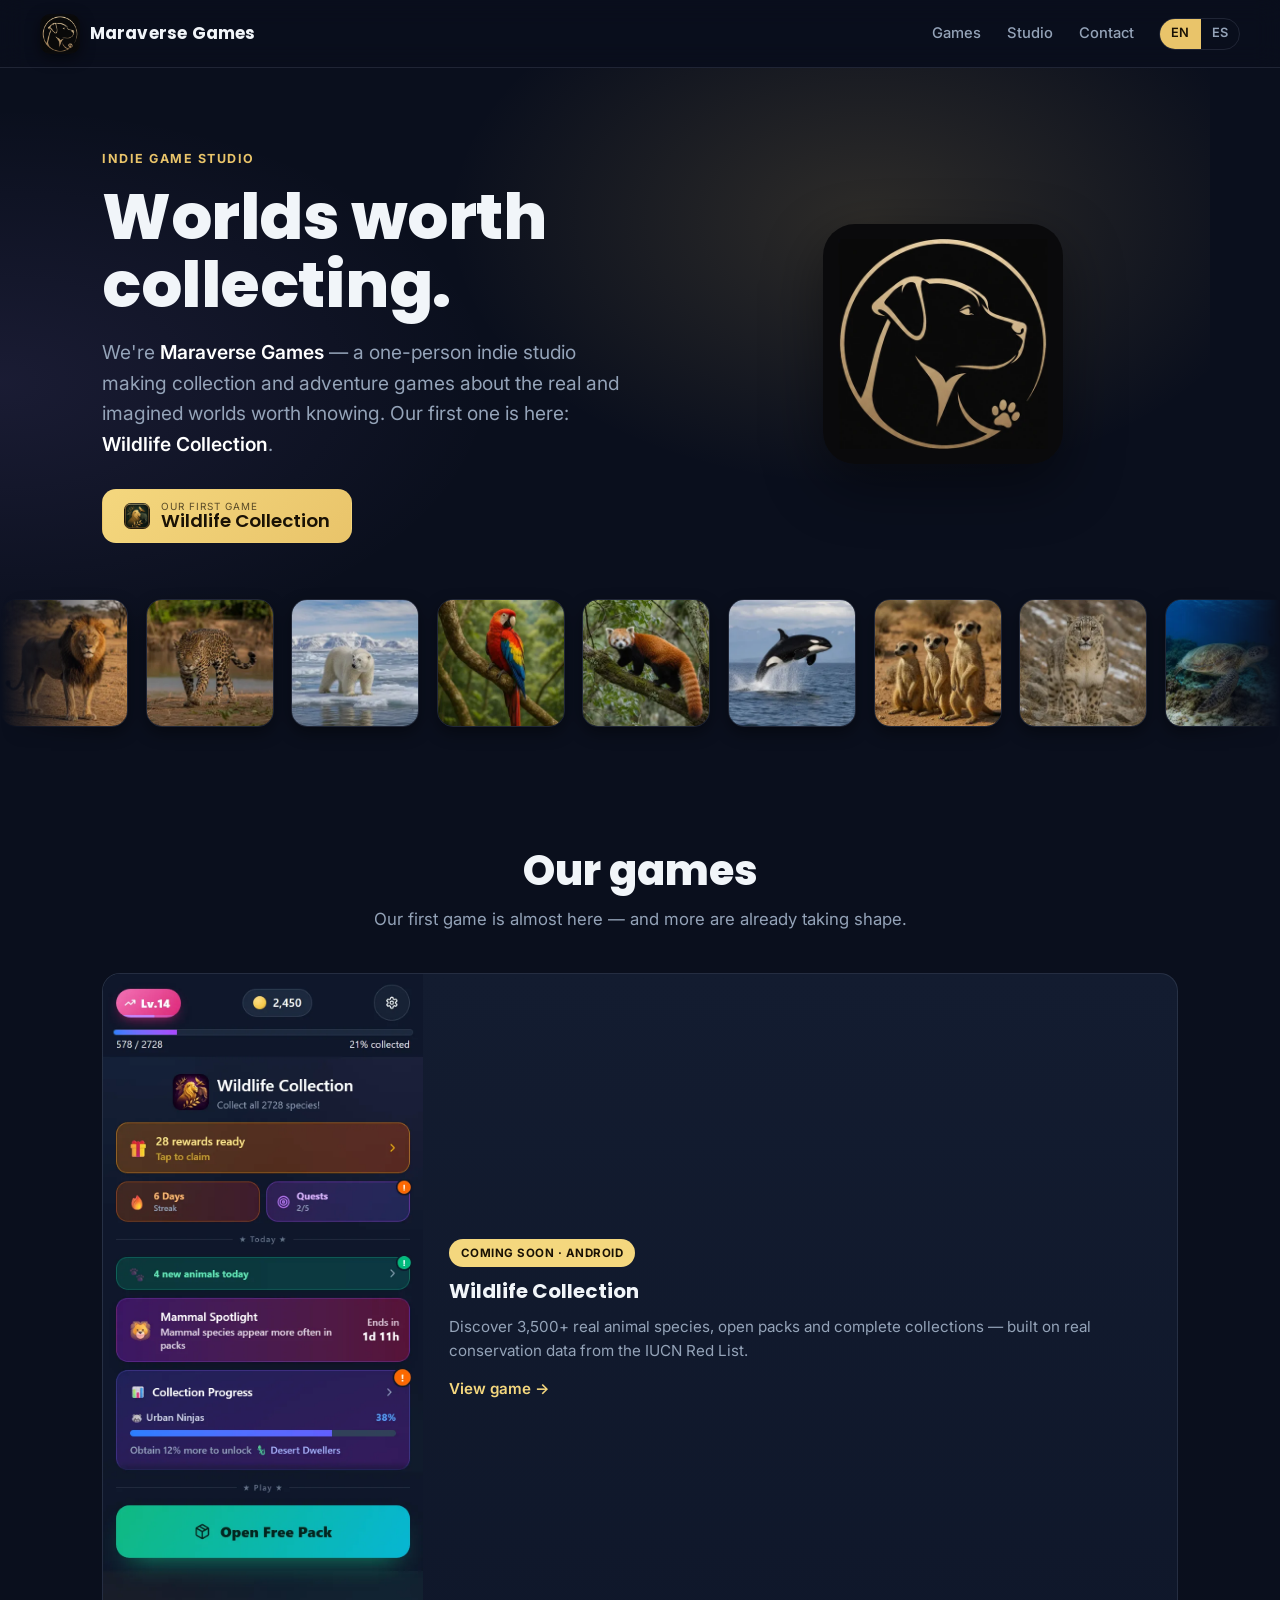
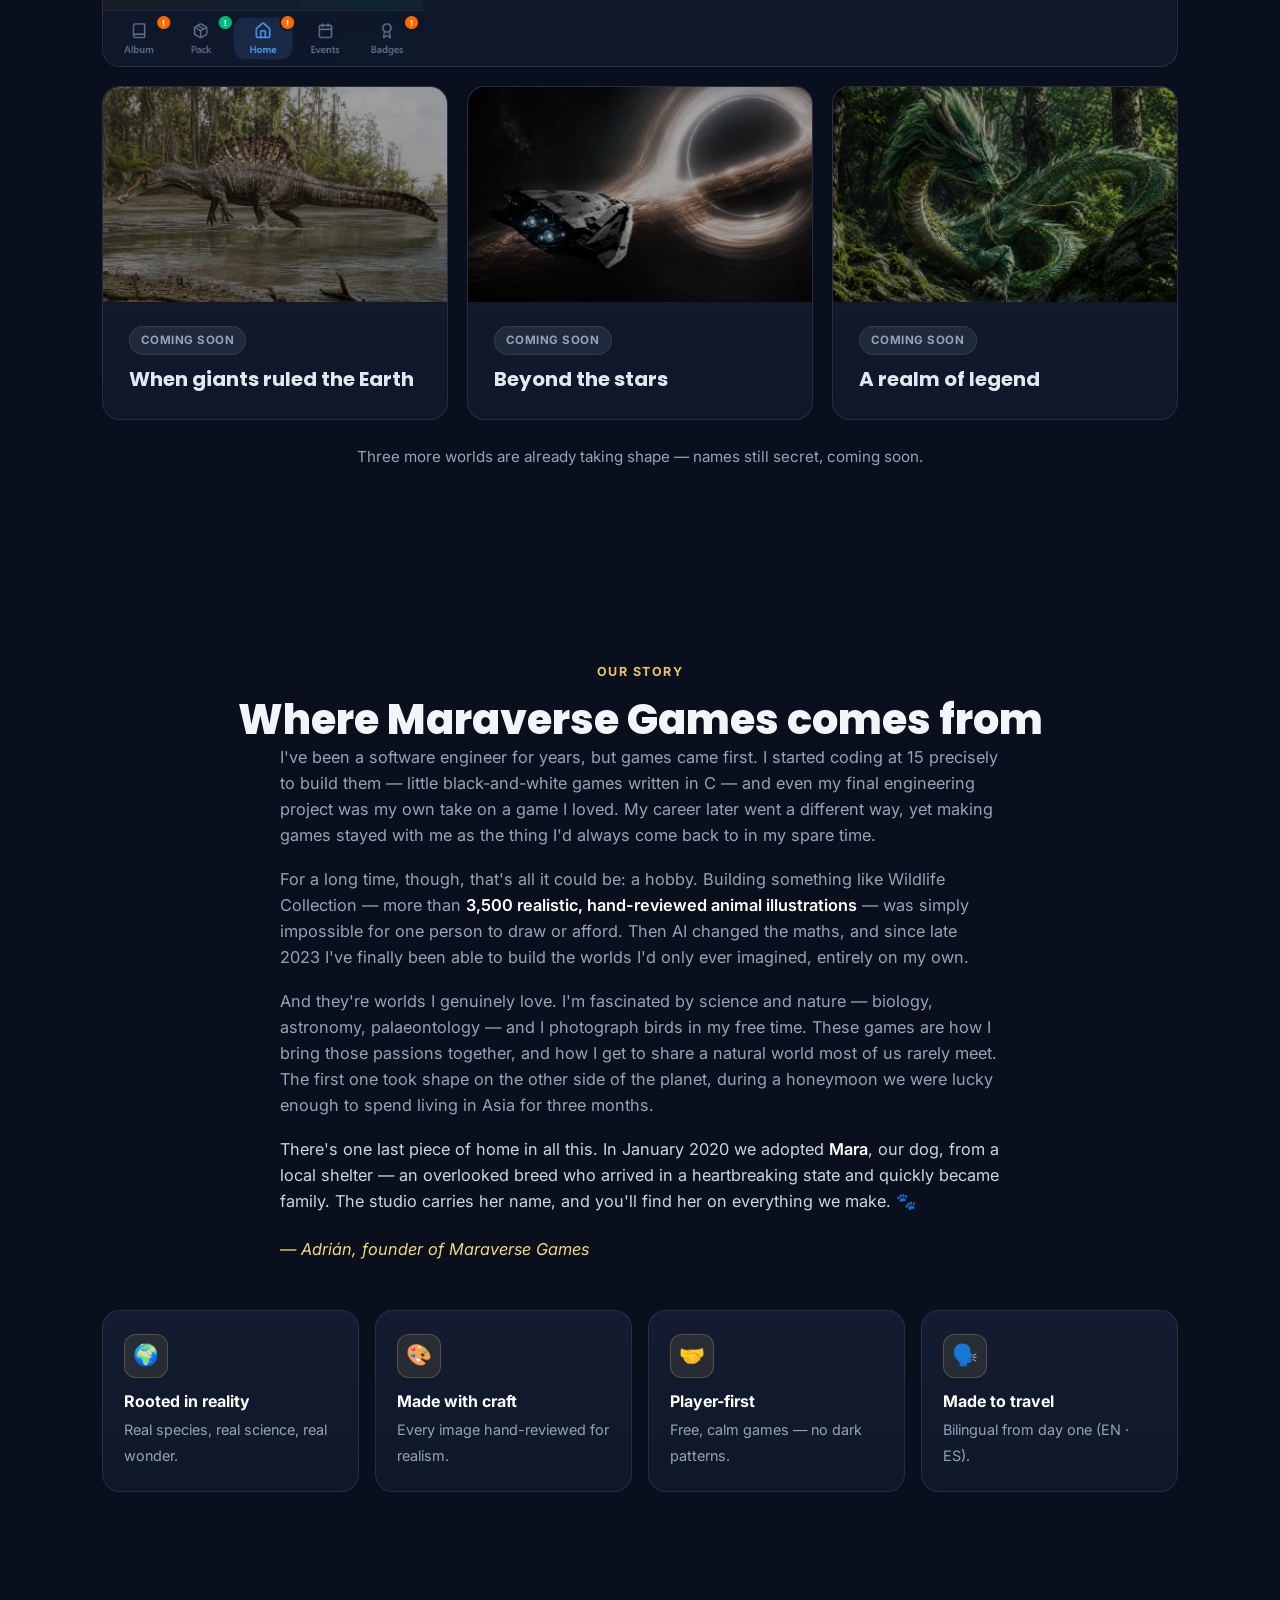
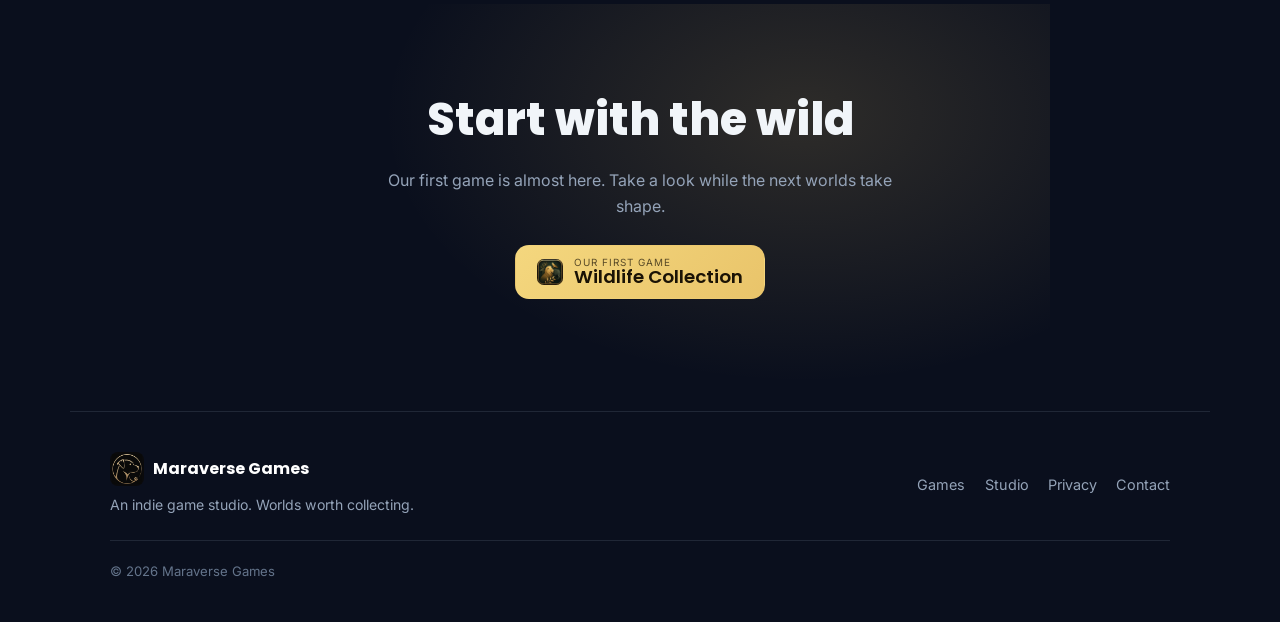
==== commit a4e50b3f: "chore(site): update Wildlife Collection page for v2.3 - Species count 2,600+ -> 3,500+ across the si" ====
--- a/index.html
+++ b/index.html
@@ -3,22 +3,15 @@
 <head>
   <meta charset="UTF-8" />
   <meta name="viewport" content="width=device-width, initial-scale=1.0" />
-  <title>Maraverse Games — Indie Studio · Worlds Worth Collecting</title>
+  <title>Maraverse Games — Worlds worth collecting</title>
   <meta name="description" data-i18n="studio.meta"
-    content="Maraverse Games is a one-person indie studio crafting collection games across real and imagined worlds — nature, prehistory, space and fantasy. First game: Wildlife Collection, a free offline wildlife card game." />
-  <meta name="keywords" content="indie game studio, collection games, Maraverse Games, wildlife card game, animal collection game" />
-  <link rel="canonical" href="https://maraversegames.com/" />
+    content="Maraverse Games is an indie studio crafting collection and adventure games across real and imagined worlds — starting with Wildlife Collection." />
 
   <!-- Open Graph -->
   <meta property="og:type" content="website" />
-  <meta property="og:url" content="https://maraversegames.com/" />
-  <meta property="og:title" content="Maraverse Games — Worlds worth collecting" />
-  <meta property="og:description" content="A one-person indie studio crafting collection games across real and imagined worlds — starting with Wildlife Collection." />
-  <meta property="og:image" content="https://maraversegames.com/assets/brand/studio-mark.webp" />
-  <meta name="twitter:card" content="summary_large_image" />
-  <meta name="twitter:title" content="Maraverse Games — Worlds worth collecting" />
-  <meta name="twitter:description" content="A one-person indie studio crafting collection games across real and imagined worlds." />
-  <meta name="twitter:image" content="https://maraversegames.com/assets/brand/studio-mark.webp" />
+  <meta property="og:title" content="Maraverse Games" />
+  <meta property="og:description" content="An indie studio crafting collection and adventure games across real and imagined worlds." />
+  <meta property="og:image" content="assets/brand/studio-mark.webp" />
 
   <link rel="icon" type="image/png" sizes="32x32" href="assets/brand/studio-favicon-32.png" />
   <link rel="icon" type="image/png" sizes="192x192" href="assets/brand/studio-favicon-192.png" />
@@ -26,30 +19,16 @@
   <link rel="preconnect" href="https://fonts.gstatic.com" crossorigin />
   <link href="https://fonts.googleapis.com/css2?family=Poppins:wght@400;500;600;700;800&family=Inter:wght@400;500;600&display=swap" rel="stylesheet" />
   <link rel="stylesheet" href="styles.css" />
-
-  <script type="application/ld+json">
-  {
-    "@context": "https://schema.org",
-    "@type": "Organization",
-    "name": "Maraverse Games",
-    "description": "A one-person indie studio crafting collection games across real and imagined worlds.",
-    "url": "https://maraversegames.com/",
-    "logo": "https://maraversegames.com/assets/brand/studio-mark.webp",
-    "foundingDate": "2023",
-    "slogan": "Worlds worth collecting."
-  }
-  </script>
 </head>
 <body>
   <!-- ===== Header ===== -->
   <header class="site-header">
     <a class="brand" href="#top" aria-label="Maraverse Games">
-      <img src="assets/brand/studio-mark.webp" alt="Maraverse Games logo" class="brand-icon" width="40" height="40" />
+      <img src="assets/brand/studio-mark.webp" alt="" class="brand-icon" width="40" height="40" />
       <span class="brand-name">Maraverse Games</span>
     </a>
     <nav class="nav">
       <a href="#games" data-i18n="studio.nav.games">Games</a>
-      <a href="#worlds" data-i18n="studio.nav.worlds">Worlds</a>
       <a href="#about" data-i18n="studio.nav.about">Studio</a>
       <a href="mailto:admin.mara.games@gmail.com" data-i18n="foot.contact">Contact</a>
       <div class="lang-toggle" role="group" aria-label="Language">
@@ -67,8 +46,8 @@
         <span class="eyebrow" data-i18n="studio.eyebrow">Indie game studio</span>
         <h1 class="hero-title" data-i18n="studio.title">Worlds worth<br />collecting.</h1>
         <p class="hero-sub" data-i18n="studio.sub">
-          We're <strong>Maraverse Games</strong> — a one-person indie studio making collection
-          games about the worlds, real and imagined, worth knowing. Our first one is here:
+          We're <strong>Maraverse Games</strong> — a one-person indie studio making collection and
+          adventure games about the real and imagined worlds worth knowing. Our first one is here:
           <strong>Wildlife Collection</strong>.
         </p>
         <div class="cta-row">
@@ -99,33 +78,33 @@
         <!-- Featured: live game -->
         <a class="game-card featured" href="the-wildlife-collection.html">
           <div class="game-cover">
-            <img data-shot="home" src="assets/screens/home-en.webp" alt="Wildlife Collection home screen" loading="lazy" />
+            <img data-shot="home" src="assets/screens/home-en.webp" alt="Wildlife Collection" loading="lazy" />
           </div>
           <div class="game-info">
-            <span class="game-status live" data-i18n="studio.status.live">On Google Play · Android</span>
+            <span class="game-status live" data-i18n="studio.status.soon">Coming soon · Android</span>
             <h3>Wildlife Collection</h3>
-            <p data-i18n="studio.game.wildlife">Discover 2,600+ real animal species, open packs and complete collections — built on real conservation data from the IUCN Red List.</p>
+            <p data-i18n="studio.game.wildlife">Discover 3,500+ real animal species, open packs and complete collections — built on real conservation data from the IUCN Red List.</p>
             <span class="game-link" data-i18n="studio.game.view">View game →</span>
           </div>
         </a>
 
         <!-- Coming-soon teasers (themes hinted, names still secret) -->
         <div class="game-card soon">
-          <div class="game-cover teaser"><img src="assets/games/prehistory.webp" alt="Prehistory-themed game in development" loading="lazy" /></div>
+          <div class="game-cover teaser"><img src="assets/games/prehistory.webp" alt="" loading="lazy" /></div>
           <div class="game-info">
             <span class="game-status" data-i18n="studio.status.coming">Coming soon</span>
             <h3 data-i18n="studio.soon.tile1">When giants ruled the Earth</h3>
           </div>
         </div>
         <div class="game-card soon">
-          <div class="game-cover teaser"><img src="assets/games/cosmos.webp" alt="Space-themed game in development" loading="lazy" /></div>
+          <div class="game-cover teaser"><img src="assets/games/cosmos.webp" alt="" loading="lazy" /></div>
           <div class="game-info">
             <span class="game-status" data-i18n="studio.status.coming">Coming soon</span>
             <h3 data-i18n="studio.soon.tile2">Beyond the stars</h3>
           </div>
         </div>
         <div class="game-card soon">
-          <div class="game-cover teaser"><img src="assets/games/fantasy.webp" alt="Fantasy-themed game in development" loading="lazy" /></div>
+          <div class="game-cover teaser"><img src="assets/games/fantasy.webp" alt="" loading="lazy" /></div>
           <div class="game-info">
             <span class="game-status" data-i18n="studio.status.coming">Coming soon</span>
             <h3 data-i18n="studio.soon.tile3">A realm of legend</h3>
@@ -135,44 +114,15 @@
       <p class="games-note" data-i18n="studio.soon.note">Three more worlds are already taking shape — names still secret, coming soon.</p>
     </section>
 
-    <!-- ===== Four worlds (the Maraverse) ===== -->
-    <section class="section worlds" id="worlds">
-      <span class="eyebrow center" data-i18n="worlds.eyebrow">One studio, four universes</span>
-      <h2 class="section-title" data-i18n="worlds.title">The Maraverse</h2>
-      <p class="section-lead" data-i18n="worlds.lead">Every Maraverse game is a world worth collecting — connected by the same care, the same craft.</p>
-      <div class="worlds-strip">
-        <article class="world live">
-          <div class="world-art"><img src="assets/marquee/Lion.webp" alt="Nature world — wildlife" loading="lazy" /></div>
-          <div class="world-tag" data-i18n="worlds.nature.t">Nature</div>
-          <p data-i18n="worlds.nature.d">Real species, here now.</p>
-        </article>
-        <article class="world">
-          <div class="world-art"><img src="assets/games/prehistory.webp" alt="Prehistory world" loading="lazy" /></div>
-          <div class="world-tag" data-i18n="worlds.prehistory.t">Prehistory</div>
-          <p data-i18n="worlds.prehistory.d">When giants ruled the Earth.</p>
-        </article>
-        <article class="world">
-          <div class="world-art"><img src="assets/games/cosmos.webp" alt="Space world" loading="lazy" /></div>
-          <div class="world-tag" data-i18n="worlds.space.t">Space</div>
-          <p data-i18n="worlds.space.d">Beyond the stars.</p>
-        </article>
-        <article class="world">
-          <div class="world-art"><img src="assets/games/fantasy.webp" alt="Fantasy world" loading="lazy" /></div>
-          <div class="world-tag" data-i18n="worlds.fantasy.t">Fantasy</div>
-          <p data-i18n="worlds.fantasy.d">A realm of legend.</p>
-        </article>
-      </div>
-    </section>
-
     <!-- ===== Story ===== -->
     <section class="section story-section" id="about">
       <span class="eyebrow center" data-i18n="studio.story.eyebrow">Our story</span>
       <h2 class="section-title" data-i18n="studio.story.title">Where Maraverse Games comes from</h2>
       <div class="story">
-        <p data-i18n="studio.story.p1">Games came first. I started coding at 15 to build them — little black-and-white games in C — and even my final engineering project was my own take on a game I loved. My career went another way, but making games stayed the thing I always came back to.</p>
-        <p data-i18n="studio.story.p2">For years it could only be a hobby. Something like Wildlife Collection — over <strong>2,600 realistic, hand-reviewed animal illustrations</strong> — was impossible for one person to draw or afford. Then AI changed the maths, and since late 2023 I've finally built the worlds I'd only imagined, on my own.</p>
-        <p data-i18n="studio.story.p3">And they're worlds I love. I'm fascinated by science and nature — biology, astronomy, palaeontology — and I photograph birds in my spare time. These games bring those passions together. The first took shape on the other side of the planet, during three months living in Asia on our honeymoon.</p>
-        <p class="about-mara" data-i18n="studio.story.mara">One last piece of home: in January 2020 we adopted <strong>Mara</strong>, our dog, from a local shelter — she arrived in a heartbreaking state and quickly became family. The studio carries her name, and you'll find her on everything we make. 🐾</p>
+        <p data-i18n="studio.story.p1">I've been a software engineer for years, but games came first. I started coding at 15 precisely to build them — little black-and-white games written in C — and even my final engineering project was my own take on a game I loved. My career later went a different way, yet making games stayed with me as the thing I'd always come back to in my spare time.</p>
+        <p data-i18n="studio.story.p2">For a long time, though, that's all it could be: a hobby. Building something like Wildlife Collection — more than <strong>3,500 realistic, hand-reviewed animal illustrations</strong> — was simply impossible for one person to draw or afford. Then AI changed the maths, and since late 2023 I've finally been able to build the worlds I'd only ever imagined, entirely on my own.</p>
+        <p data-i18n="studio.story.p3">And they're worlds I genuinely love. I'm fascinated by science and nature — biology, astronomy, palaeontology — and I photograph birds in my free time. These games are how I bring those passions together, and how I get to share a natural world most of us rarely meet. The first one took shape on the other side of the planet, during a honeymoon we were lucky enough to spend living in Asia for three months.</p>
+        <p class="about-mara" data-i18n="studio.story.mara">There's one last piece of home in all this. In January 2020 we adopted <strong>Mara</strong>, our dog, from a local shelter — an overlooked breed who arrived in a heartbreaking state and quickly became family. The studio carries her name, and you'll find her on everything we make. 🐾</p>
         <p class="story-sign" data-i18n="studio.story.sign">— Adrián, founder of Maraverse Games</p>
       </div>
       <ul class="about-values">
@@ -204,14 +154,13 @@
   <footer class="site-footer">
     <div class="foot-brand">
       <a class="foot-wordmark" href="#top">
-        <img src="assets/brand/studio-mark.webp" alt="Maraverse Games logo" width="34" height="34" />
+        <img src="assets/brand/studio-mark.webp" alt="" width="34" height="34" />
         <span>Maraverse Games</span>
       </a>
       <p data-i18n="foot.tag">An indie game studio. Worlds worth collecting.</p>
     </div>
     <nav class="foot-links">
       <a href="#games" data-i18n="studio.nav.games">Games</a>
-      <a href="#worlds" data-i18n="studio.nav.worlds">Worlds</a>
       <a href="#about" data-i18n="studio.nav.about">Studio</a>
       <a href="privacy.html" data-i18n="foot.privacy">Privacy</a>
       <a href="mailto:admin.mara.games@gmail.com" data-i18n="foot.contact">Contact</a>
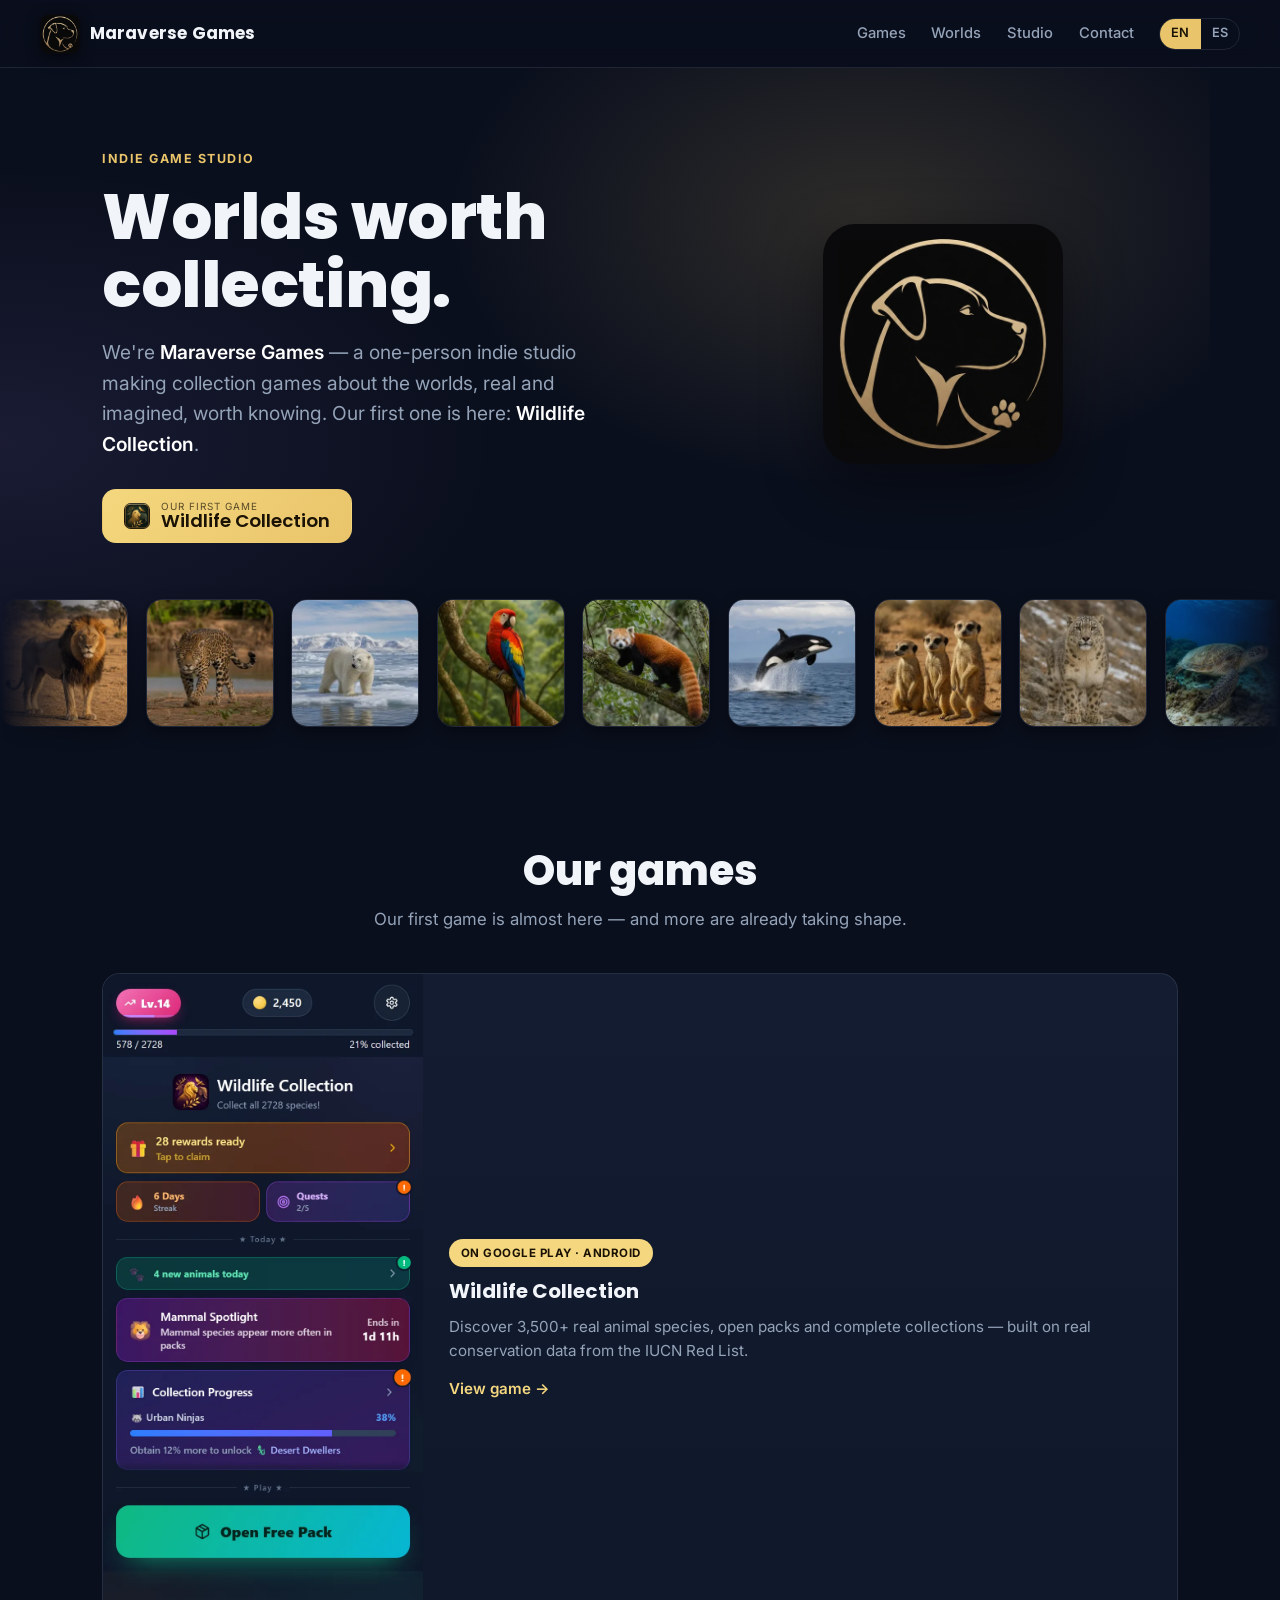
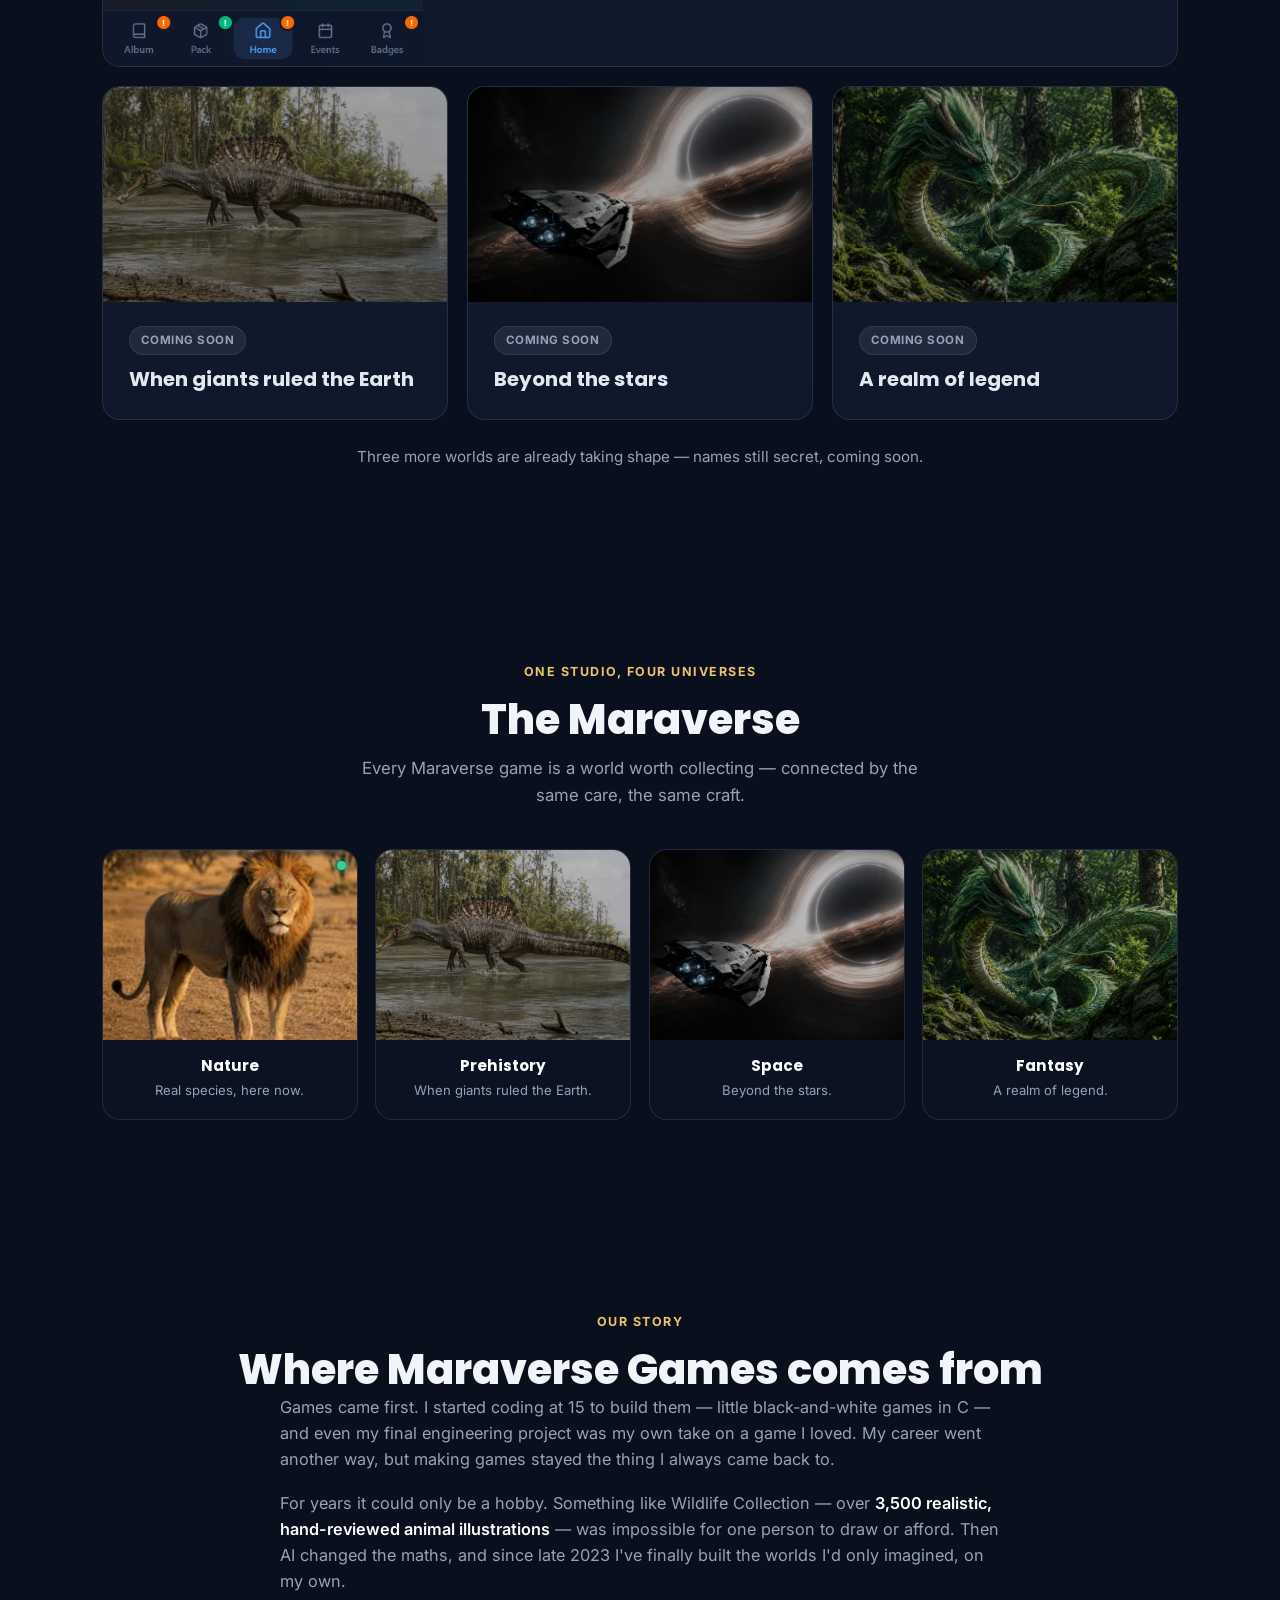
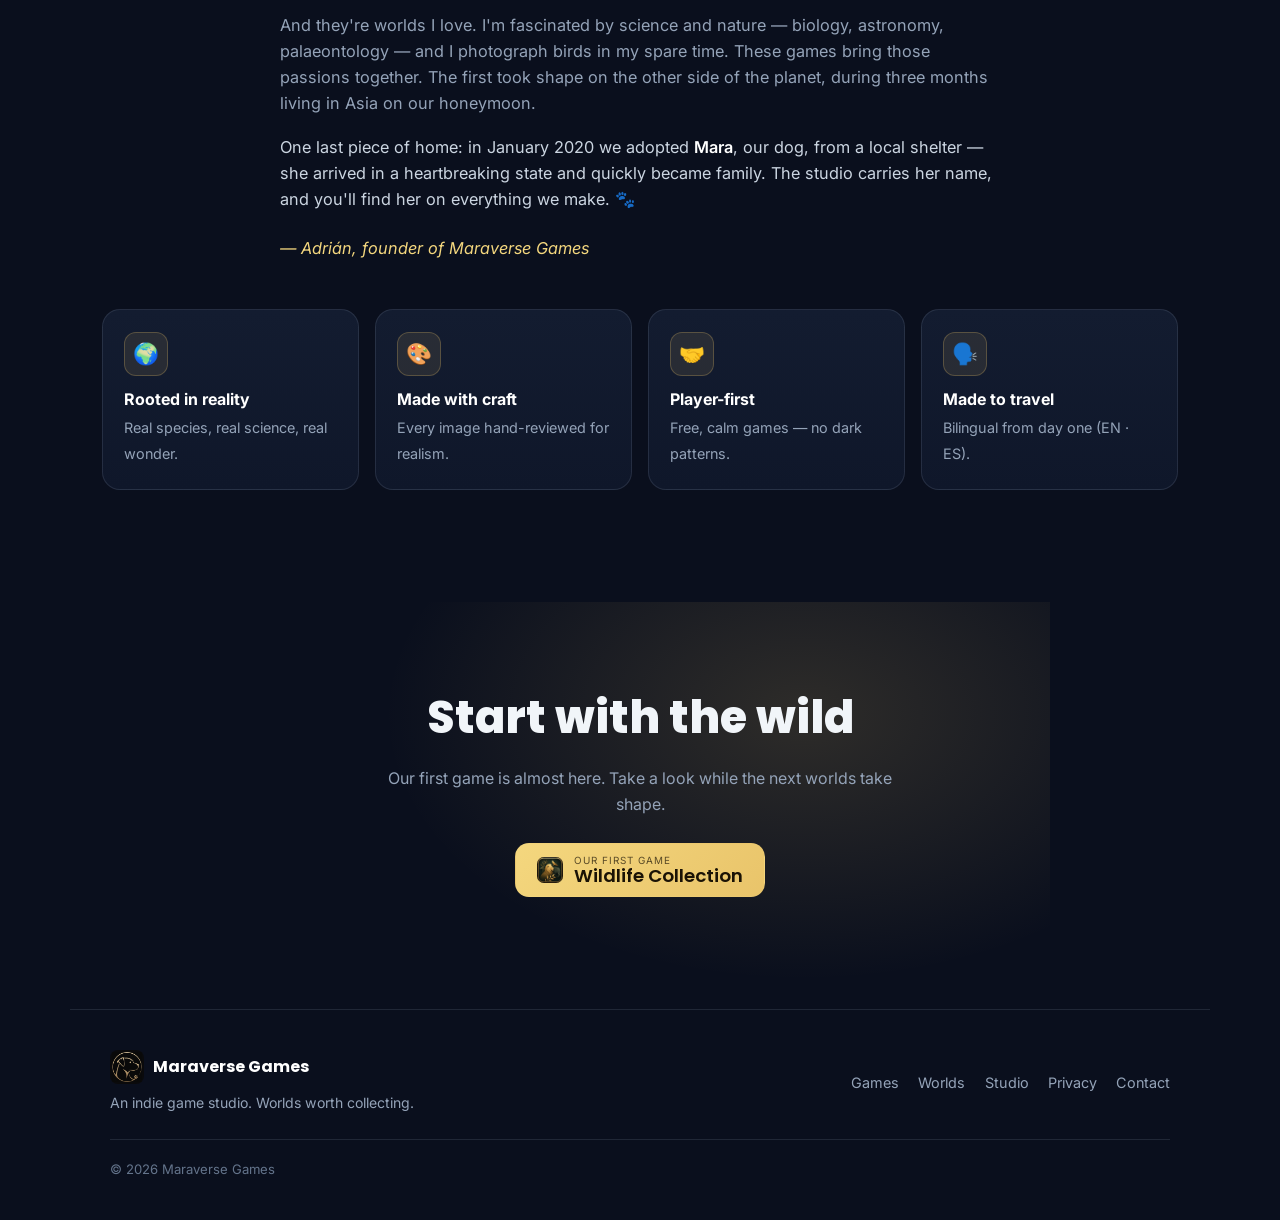
==== commit 0c0cb6a2: "Merge main into chore/update-v2.3 Re-apply the v2.3 content update on top of the CRO rewrite.  Co-Au" ====
--- a/index.html
+++ b/index.html
@@ -3,15 +3,22 @@
 <head>
   <meta charset="UTF-8" />
   <meta name="viewport" content="width=device-width, initial-scale=1.0" />
-  <title>Maraverse Games — Worlds worth collecting</title>
+  <title>Maraverse Games — Indie Studio · Worlds Worth Collecting</title>
   <meta name="description" data-i18n="studio.meta"
-    content="Maraverse Games is an indie studio crafting collection and adventure games across real and imagined worlds — starting with Wildlife Collection." />
+    content="Maraverse Games is a one-person indie studio crafting collection games across real and imagined worlds — nature, prehistory, space and fantasy. First game: Wildlife Collection, a free offline wildlife card game." />
+  <meta name="keywords" content="indie game studio, collection games, Maraverse Games, wildlife card game, animal collection game" />
+  <link rel="canonical" href="https://maraversegames.com/" />
 
   <!-- Open Graph -->
   <meta property="og:type" content="website" />
-  <meta property="og:title" content="Maraverse Games" />
-  <meta property="og:description" content="An indie studio crafting collection and adventure games across real and imagined worlds." />
-  <meta property="og:image" content="assets/brand/studio-mark.webp" />
+  <meta property="og:url" content="https://maraversegames.com/" />
+  <meta property="og:title" content="Maraverse Games — Worlds worth collecting" />
+  <meta property="og:description" content="A one-person indie studio crafting collection games across real and imagined worlds — starting with Wildlife Collection." />
+  <meta property="og:image" content="https://maraversegames.com/assets/brand/studio-mark.webp" />
+  <meta name="twitter:card" content="summary_large_image" />
+  <meta name="twitter:title" content="Maraverse Games — Worlds worth collecting" />
+  <meta name="twitter:description" content="A one-person indie studio crafting collection games across real and imagined worlds." />
+  <meta name="twitter:image" content="https://maraversegames.com/assets/brand/studio-mark.webp" />
 
   <link rel="icon" type="image/png" sizes="32x32" href="assets/brand/studio-favicon-32.png" />
   <link rel="icon" type="image/png" sizes="192x192" href="assets/brand/studio-favicon-192.png" />
@@ -19,16 +26,30 @@
   <link rel="preconnect" href="https://fonts.gstatic.com" crossorigin />
   <link href="https://fonts.googleapis.com/css2?family=Poppins:wght@400;500;600;700;800&family=Inter:wght@400;500;600&display=swap" rel="stylesheet" />
   <link rel="stylesheet" href="styles.css" />
+
+  <script type="application/ld+json">
+  {
+    "@context": "https://schema.org",
+    "@type": "Organization",
+    "name": "Maraverse Games",
+    "description": "A one-person indie studio crafting collection games across real and imagined worlds.",
+    "url": "https://maraversegames.com/",
+    "logo": "https://maraversegames.com/assets/brand/studio-mark.webp",
+    "foundingDate": "2023",
+    "slogan": "Worlds worth collecting."
+  }
+  </script>
 </head>
 <body>
   <!-- ===== Header ===== -->
   <header class="site-header">
     <a class="brand" href="#top" aria-label="Maraverse Games">
-      <img src="assets/brand/studio-mark.webp" alt="" class="brand-icon" width="40" height="40" />
+      <img src="assets/brand/studio-mark.webp" alt="Maraverse Games logo" class="brand-icon" width="40" height="40" />
       <span class="brand-name">Maraverse Games</span>
     </a>
     <nav class="nav">
       <a href="#games" data-i18n="studio.nav.games">Games</a>
+      <a href="#worlds" data-i18n="studio.nav.worlds">Worlds</a>
       <a href="#about" data-i18n="studio.nav.about">Studio</a>
       <a href="mailto:admin.mara.games@gmail.com" data-i18n="foot.contact">Contact</a>
       <div class="lang-toggle" role="group" aria-label="Language">
@@ -46,8 +67,8 @@
         <span class="eyebrow" data-i18n="studio.eyebrow">Indie game studio</span>
         <h1 class="hero-title" data-i18n="studio.title">Worlds worth<br />collecting.</h1>
         <p class="hero-sub" data-i18n="studio.sub">
-          We're <strong>Maraverse Games</strong> — a one-person indie studio making collection and
-          adventure games about the real and imagined worlds worth knowing. Our first one is here:
+          We're <strong>Maraverse Games</strong> — a one-person indie studio making collection
+          games about the worlds, real and imagined, worth knowing. Our first one is here:
           <strong>Wildlife Collection</strong>.
         </p>
         <div class="cta-row">
@@ -78,10 +99,10 @@
         <!-- Featured: live game -->
         <a class="game-card featured" href="the-wildlife-collection.html">
           <div class="game-cover">
-            <img data-shot="home" src="assets/screens/home-en.webp" alt="Wildlife Collection" loading="lazy" />
-          </div>
-          <div class="game-info">
-            <span class="game-status live" data-i18n="studio.status.soon">Coming soon · Android</span>
+            <img data-shot="home" src="assets/screens/home-en.webp" alt="Wildlife Collection home screen" loading="lazy" />
+          </div>
+          <div class="game-info">
+            <span class="game-status live" data-i18n="studio.status.live">On Google Play · Android</span>
             <h3>Wildlife Collection</h3>
             <p data-i18n="studio.game.wildlife">Discover 3,500+ real animal species, open packs and complete collections — built on real conservation data from the IUCN Red List.</p>
             <span class="game-link" data-i18n="studio.game.view">View game →</span>
@@ -90,21 +111,21 @@
 
         <!-- Coming-soon teasers (themes hinted, names still secret) -->
         <div class="game-card soon">
-          <div class="game-cover teaser"><img src="assets/games/prehistory.webp" alt="" loading="lazy" /></div>
+          <div class="game-cover teaser"><img src="assets/games/prehistory.webp" alt="Prehistory-themed game in development" loading="lazy" /></div>
           <div class="game-info">
             <span class="game-status" data-i18n="studio.status.coming">Coming soon</span>
             <h3 data-i18n="studio.soon.tile1">When giants ruled the Earth</h3>
           </div>
         </div>
         <div class="game-card soon">
-          <div class="game-cover teaser"><img src="assets/games/cosmos.webp" alt="" loading="lazy" /></div>
+          <div class="game-cover teaser"><img src="assets/games/cosmos.webp" alt="Space-themed game in development" loading="lazy" /></div>
           <div class="game-info">
             <span class="game-status" data-i18n="studio.status.coming">Coming soon</span>
             <h3 data-i18n="studio.soon.tile2">Beyond the stars</h3>
           </div>
         </div>
         <div class="game-card soon">
-          <div class="game-cover teaser"><img src="assets/games/fantasy.webp" alt="" loading="lazy" /></div>
+          <div class="game-cover teaser"><img src="assets/games/fantasy.webp" alt="Fantasy-themed game in development" loading="lazy" /></div>
           <div class="game-info">
             <span class="game-status" data-i18n="studio.status.coming">Coming soon</span>
             <h3 data-i18n="studio.soon.tile3">A realm of legend</h3>
@@ -112,6 +133,35 @@
         </div>
       </div>
       <p class="games-note" data-i18n="studio.soon.note">Three more worlds are already taking shape — names still secret, coming soon.</p>
+    </section>
+
+    <!-- ===== Four worlds (the Maraverse) ===== -->
+    <section class="section worlds" id="worlds">
+      <span class="eyebrow center" data-i18n="worlds.eyebrow">One studio, four universes</span>
+      <h2 class="section-title" data-i18n="worlds.title">The Maraverse</h2>
+      <p class="section-lead" data-i18n="worlds.lead">Every Maraverse game is a world worth collecting — connected by the same care, the same craft.</p>
+      <div class="worlds-strip">
+        <article class="world live">
+          <div class="world-art"><img src="assets/marquee/Lion.webp" alt="Nature world — wildlife" loading="lazy" /></div>
+          <div class="world-tag" data-i18n="worlds.nature.t">Nature</div>
+          <p data-i18n="worlds.nature.d">Real species, here now.</p>
+        </article>
+        <article class="world">
+          <div class="world-art"><img src="assets/games/prehistory.webp" alt="Prehistory world" loading="lazy" /></div>
+          <div class="world-tag" data-i18n="worlds.prehistory.t">Prehistory</div>
+          <p data-i18n="worlds.prehistory.d">When giants ruled the Earth.</p>
+        </article>
+        <article class="world">
+          <div class="world-art"><img src="assets/games/cosmos.webp" alt="Space world" loading="lazy" /></div>
+          <div class="world-tag" data-i18n="worlds.space.t">Space</div>
+          <p data-i18n="worlds.space.d">Beyond the stars.</p>
+        </article>
+        <article class="world">
+          <div class="world-art"><img src="assets/games/fantasy.webp" alt="Fantasy world" loading="lazy" /></div>
+          <div class="world-tag" data-i18n="worlds.fantasy.t">Fantasy</div>
+          <p data-i18n="worlds.fantasy.d">A realm of legend.</p>
+        </article>
+      </div>
     </section>
 
     <!-- ===== Story ===== -->
@@ -119,10 +169,10 @@
       <span class="eyebrow center" data-i18n="studio.story.eyebrow">Our story</span>
       <h2 class="section-title" data-i18n="studio.story.title">Where Maraverse Games comes from</h2>
       <div class="story">
-        <p data-i18n="studio.story.p1">I've been a software engineer for years, but games came first. I started coding at 15 precisely to build them — little black-and-white games written in C — and even my final engineering project was my own take on a game I loved. My career later went a different way, yet making games stayed with me as the thing I'd always come back to in my spare time.</p>
-        <p data-i18n="studio.story.p2">For a long time, though, that's all it could be: a hobby. Building something like Wildlife Collection — more than <strong>3,500 realistic, hand-reviewed animal illustrations</strong> — was simply impossible for one person to draw or afford. Then AI changed the maths, and since late 2023 I've finally been able to build the worlds I'd only ever imagined, entirely on my own.</p>
-        <p data-i18n="studio.story.p3">And they're worlds I genuinely love. I'm fascinated by science and nature — biology, astronomy, palaeontology — and I photograph birds in my free time. These games are how I bring those passions together, and how I get to share a natural world most of us rarely meet. The first one took shape on the other side of the planet, during a honeymoon we were lucky enough to spend living in Asia for three months.</p>
-        <p class="about-mara" data-i18n="studio.story.mara">There's one last piece of home in all this. In January 2020 we adopted <strong>Mara</strong>, our dog, from a local shelter — an overlooked breed who arrived in a heartbreaking state and quickly became family. The studio carries her name, and you'll find her on everything we make. 🐾</p>
+        <p data-i18n="studio.story.p1">Games came first. I started coding at 15 to build them — little black-and-white games in C — and even my final engineering project was my own take on a game I loved. My career went another way, but making games stayed the thing I always came back to.</p>
+        <p data-i18n="studio.story.p2">For years it could only be a hobby. Something like Wildlife Collection — over <strong>3,500 realistic, hand-reviewed animal illustrations</strong> — was impossible for one person to draw or afford. Then AI changed the maths, and since late 2023 I've finally built the worlds I'd only imagined, on my own.</p>
+        <p data-i18n="studio.story.p3">And they're worlds I love. I'm fascinated by science and nature — biology, astronomy, palaeontology — and I photograph birds in my spare time. These games bring those passions together. The first took shape on the other side of the planet, during three months living in Asia on our honeymoon.</p>
+        <p class="about-mara" data-i18n="studio.story.mara">One last piece of home: in January 2020 we adopted <strong>Mara</strong>, our dog, from a local shelter — she arrived in a heartbreaking state and quickly became family. The studio carries her name, and you'll find her on everything we make. 🐾</p>
         <p class="story-sign" data-i18n="studio.story.sign">— Adrián, founder of Maraverse Games</p>
       </div>
       <ul class="about-values">
@@ -154,13 +204,14 @@
   <footer class="site-footer">
     <div class="foot-brand">
       <a class="foot-wordmark" href="#top">
-        <img src="assets/brand/studio-mark.webp" alt="" width="34" height="34" />
+        <img src="assets/brand/studio-mark.webp" alt="Maraverse Games logo" width="34" height="34" />
         <span>Maraverse Games</span>
       </a>
       <p data-i18n="foot.tag">An indie game studio. Worlds worth collecting.</p>
     </div>
     <nav class="foot-links">
       <a href="#games" data-i18n="studio.nav.games">Games</a>
+      <a href="#worlds" data-i18n="studio.nav.worlds">Worlds</a>
       <a href="#about" data-i18n="studio.nav.about">Studio</a>
       <a href="privacy.html" data-i18n="foot.privacy">Privacy</a>
       <a href="mailto:admin.mara.games@gmail.com" data-i18n="foot.contact">Contact</a>
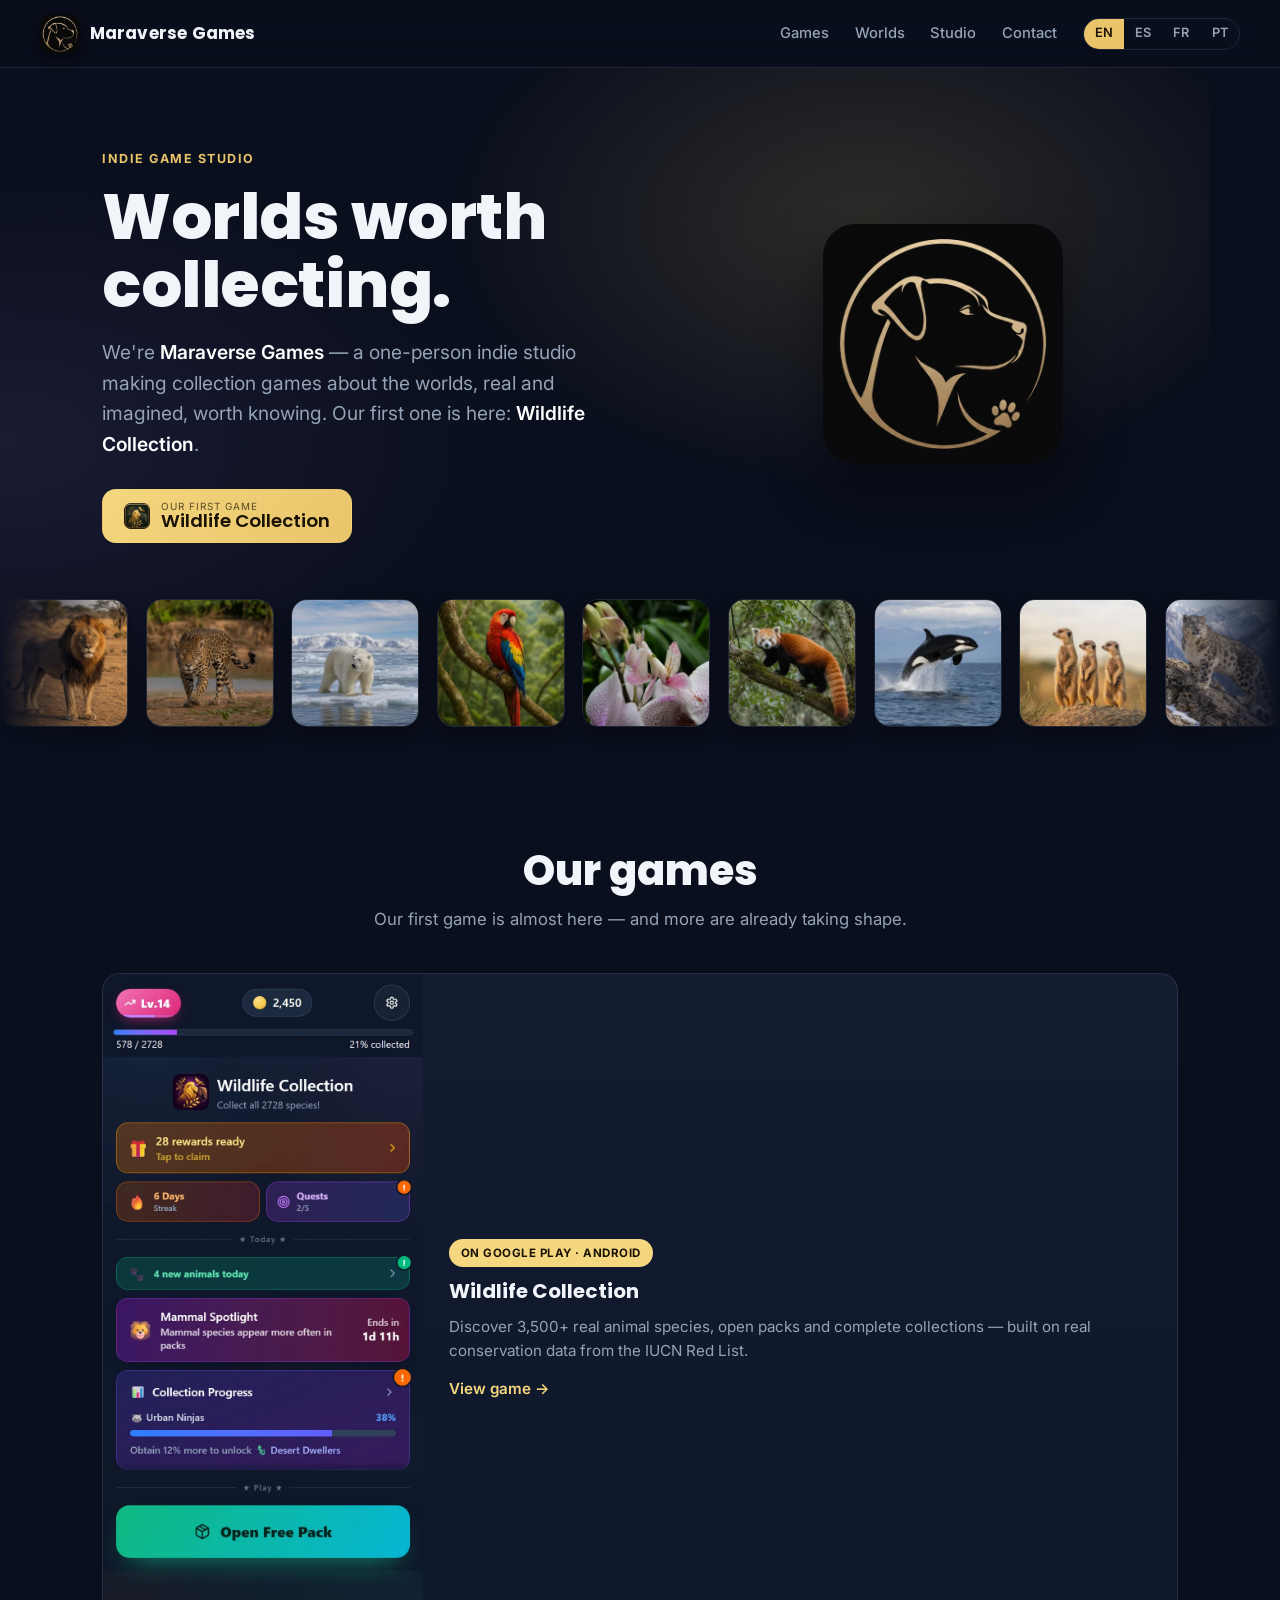
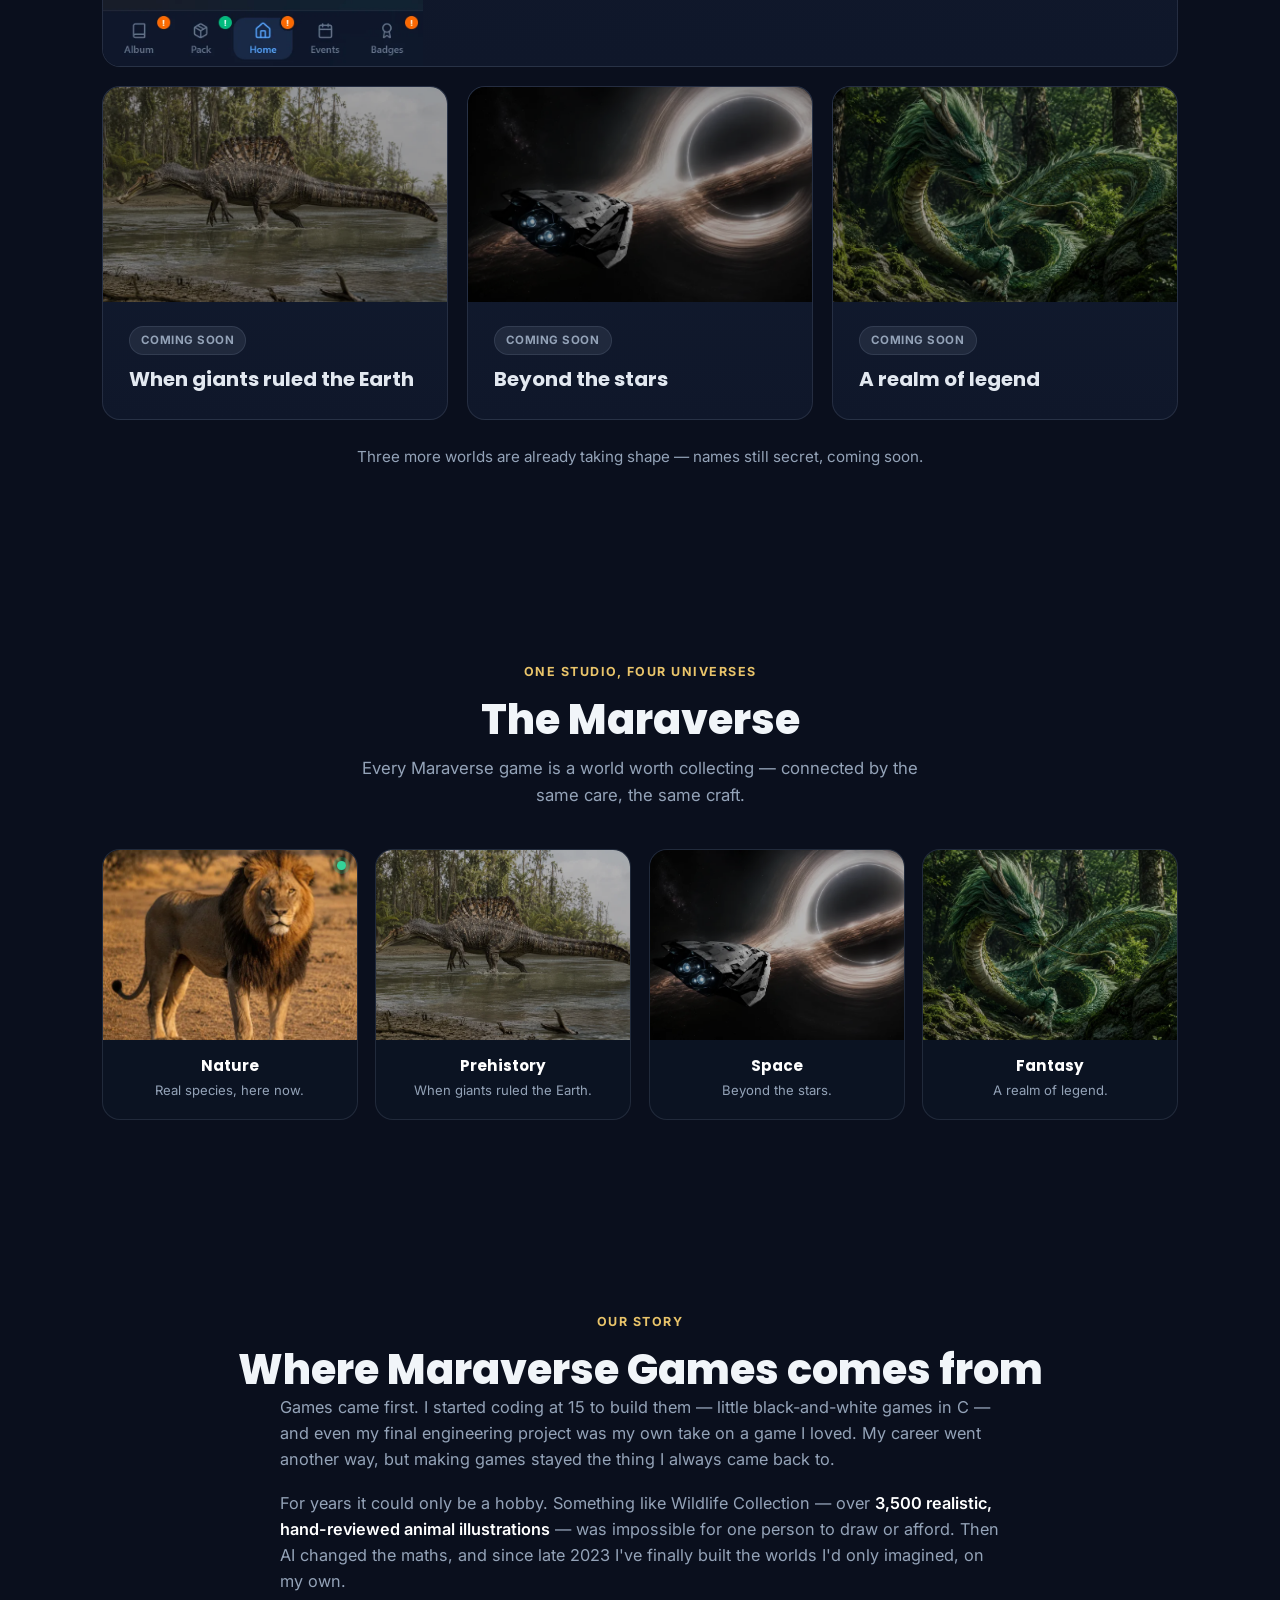
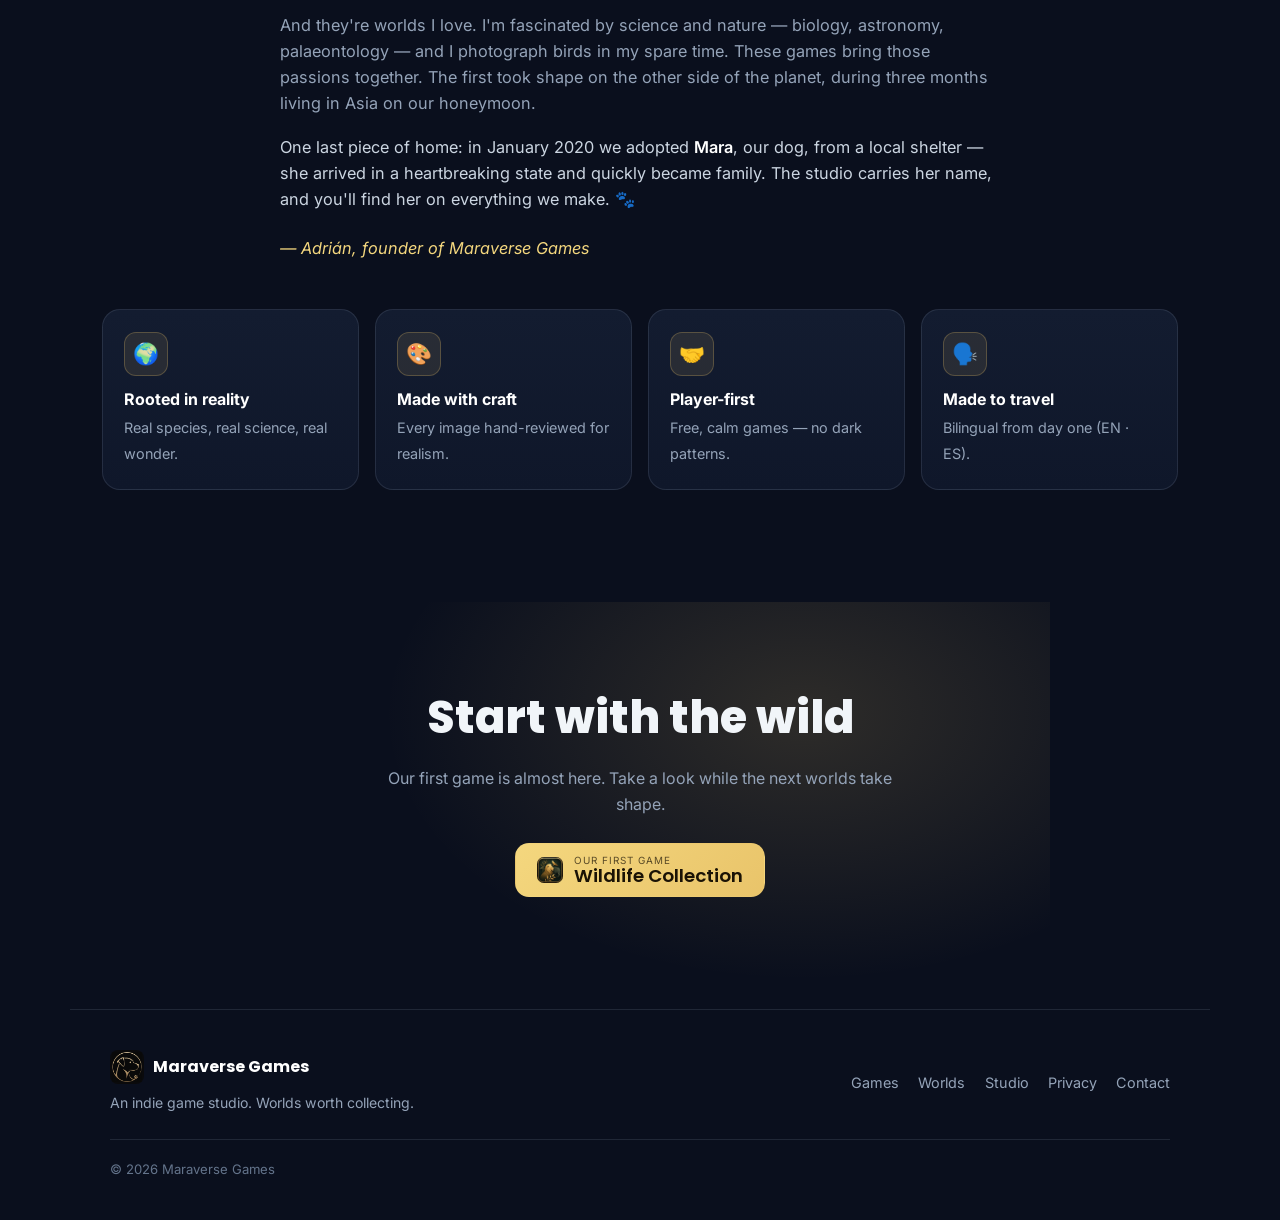
==== commit 5f68b52b: "feat(i18n): French and Brazilian Portuguese across the site Add fr and pt (pt-BR) to the i18n dictio" ====
--- a/index.html
+++ b/index.html
@@ -3,21 +3,30 @@
 <head>
   <meta charset="UTF-8" />
   <meta name="viewport" content="width=device-width, initial-scale=1.0" />
-  <title>Maraverse Games — Indie Studio · Worlds Worth Collecting</title>
+  <title data-i18n="studio.page.title">Maraverse Games — Indie Studio · Worlds Worth Collecting</title>
   <meta name="description" data-i18n="studio.meta"
     content="Maraverse Games is a one-person indie studio crafting collection games across real and imagined worlds — nature, prehistory, space and fantasy. First game: Wildlife Collection, a free offline wildlife card game." />
   <meta name="keywords" content="indie game studio, collection games, Maraverse Games, wildlife card game, animal collection game" />
   <link rel="canonical" href="https://maraversegames.com/" />
+  <link rel="alternate" hreflang="en" href="https://maraversegames.com/" />
+  <link rel="alternate" hreflang="es" href="https://maraversegames.com/?lang=es" />
+  <link rel="alternate" hreflang="fr" href="https://maraversegames.com/?lang=fr" />
+  <link rel="alternate" hreflang="pt-BR" href="https://maraversegames.com/?lang=pt" />
+  <link rel="alternate" hreflang="x-default" href="https://maraversegames.com/" />
 
   <!-- Open Graph -->
   <meta property="og:type" content="website" />
+  <meta property="og:locale" content="en_US" />
+  <meta property="og:locale:alternate" content="es_ES" />
+  <meta property="og:locale:alternate" content="fr_FR" />
+  <meta property="og:locale:alternate" content="pt_BR" />
   <meta property="og:url" content="https://maraversegames.com/" />
-  <meta property="og:title" content="Maraverse Games — Worlds worth collecting" />
-  <meta property="og:description" content="A one-person indie studio crafting collection games across real and imagined worlds — starting with Wildlife Collection." />
+  <meta property="og:title" data-i18n="studio.og.title" content="Maraverse Games — Worlds worth collecting" />
+  <meta property="og:description" data-i18n="studio.og.description" content="A one-person indie studio crafting collection games across real and imagined worlds — starting with Wildlife Collection." />
   <meta property="og:image" content="https://maraversegames.com/assets/brand/studio-mark.webp" />
   <meta name="twitter:card" content="summary_large_image" />
-  <meta name="twitter:title" content="Maraverse Games — Worlds worth collecting" />
-  <meta name="twitter:description" content="A one-person indie studio crafting collection games across real and imagined worlds." />
+  <meta name="twitter:title" data-i18n="studio.og.title" content="Maraverse Games — Worlds worth collecting" />
+  <meta name="twitter:description" data-i18n="studio.og.description" content="A one-person indie studio crafting collection games across real and imagined worlds." />
   <meta name="twitter:image" content="https://maraversegames.com/assets/brand/studio-mark.webp" />
 
   <link rel="icon" type="image/png" sizes="32x32" href="assets/brand/studio-favicon-32.png" />
@@ -53,8 +62,10 @@
       <a href="#about" data-i18n="studio.nav.about">Studio</a>
       <a href="mailto:admin.mara.games@gmail.com" data-i18n="foot.contact">Contact</a>
       <div class="lang-toggle" role="group" aria-label="Language">
-        <button type="button" data-set-lang="en" class="is-active">EN</button>
-        <button type="button" data-set-lang="es">ES</button>
+        <button type="button" data-set-lang="en" class="is-active" lang="en" title="English">EN</button>
+        <button type="button" data-set-lang="es" lang="es" title="Español">ES</button>
+        <button type="button" data-set-lang="fr" lang="fr" title="Français">FR</button>
+        <button type="button" data-set-lang="pt" lang="pt-BR" title="Português (Brasil)">PT</button>
       </div>
     </nav>
   </header>
--- a/styles.css
+++ b/styles.css
@@ -59,6 +59,9 @@
   font: inherit; font-size: 0.8rem; font-weight: 600; padding: 0.3rem 0.7rem; transition: all 0.2s;
 }
 .lang-toggle button.is-active { background: var(--gold); color: #1a1205; }
+/* Four languages: keep the whole switcher visible on a phone */
+.lang-toggle { flex-shrink: 0; }
+@media (max-width: 420px) { .lang-toggle button { padding: 0.3rem 0.5rem; } }
 
 @media (max-width: 680px) {
   .nav a:not(.lang-toggle a) { display: none; }
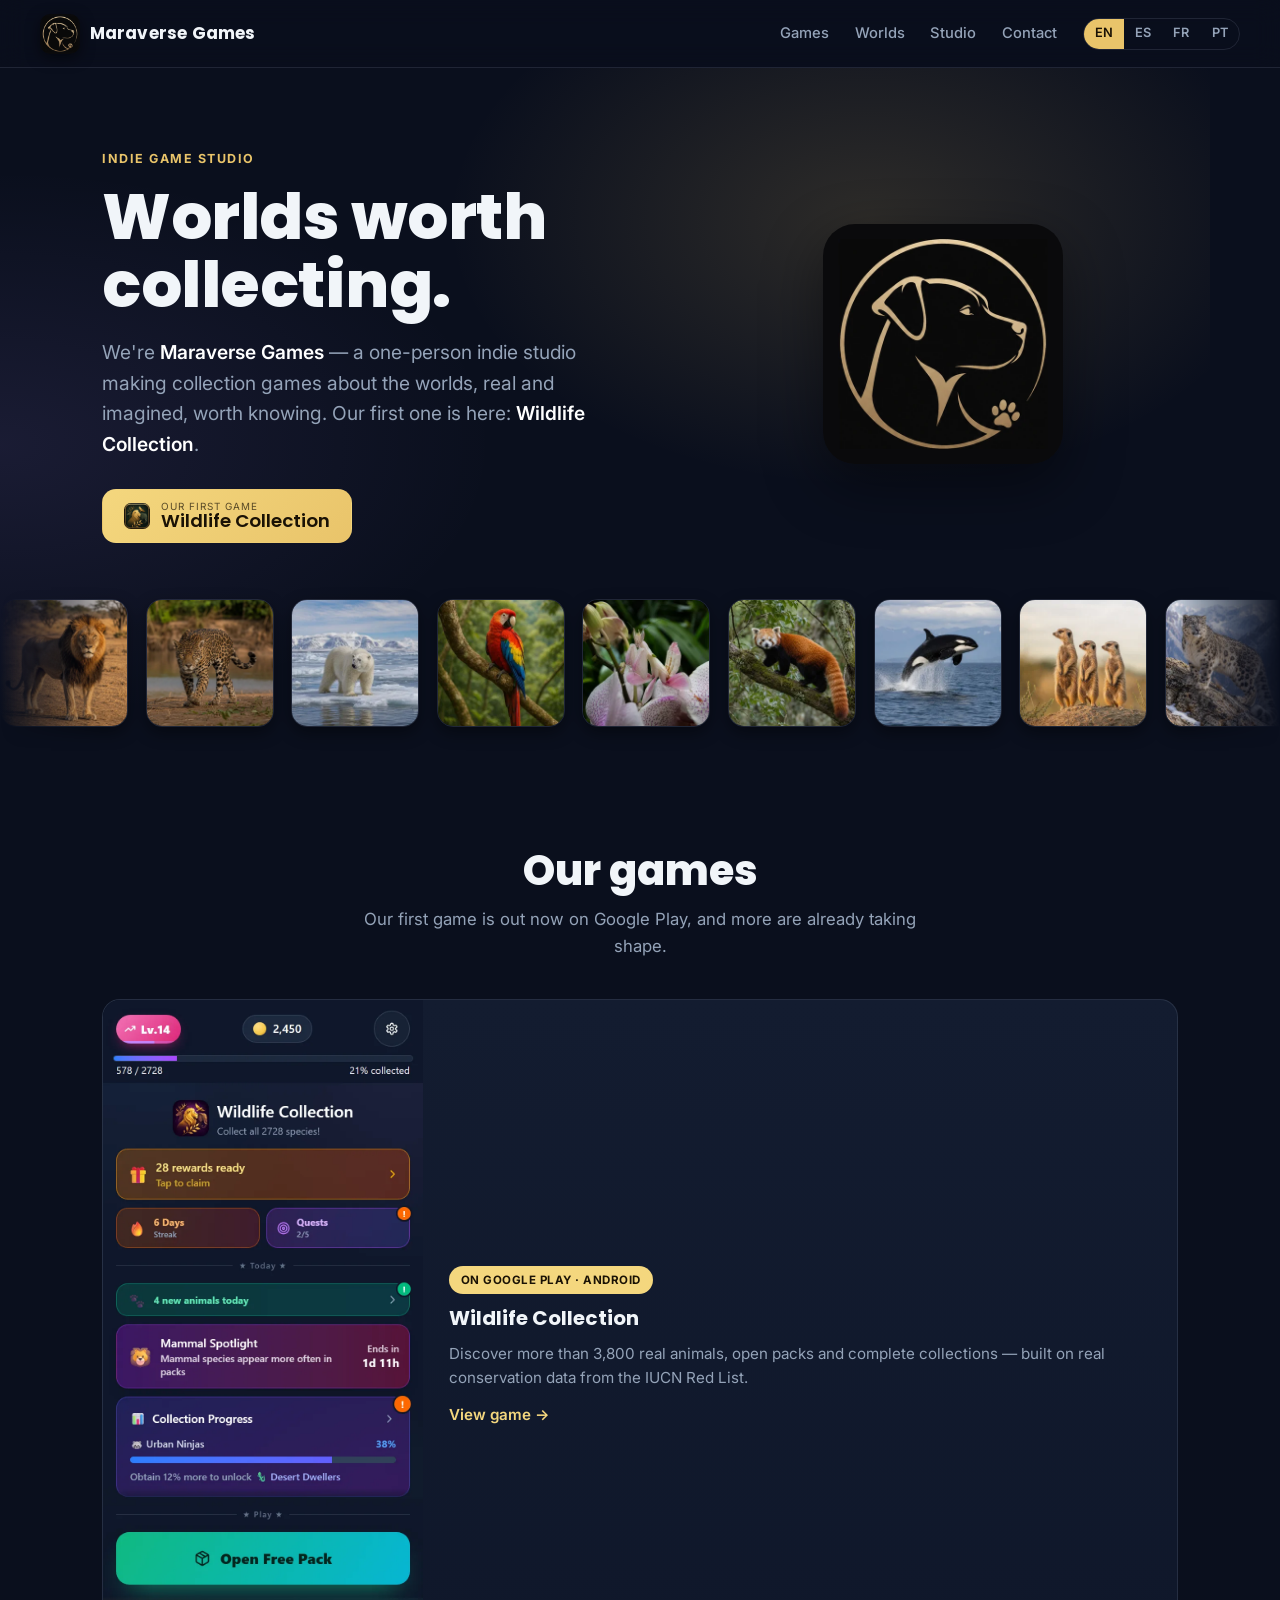
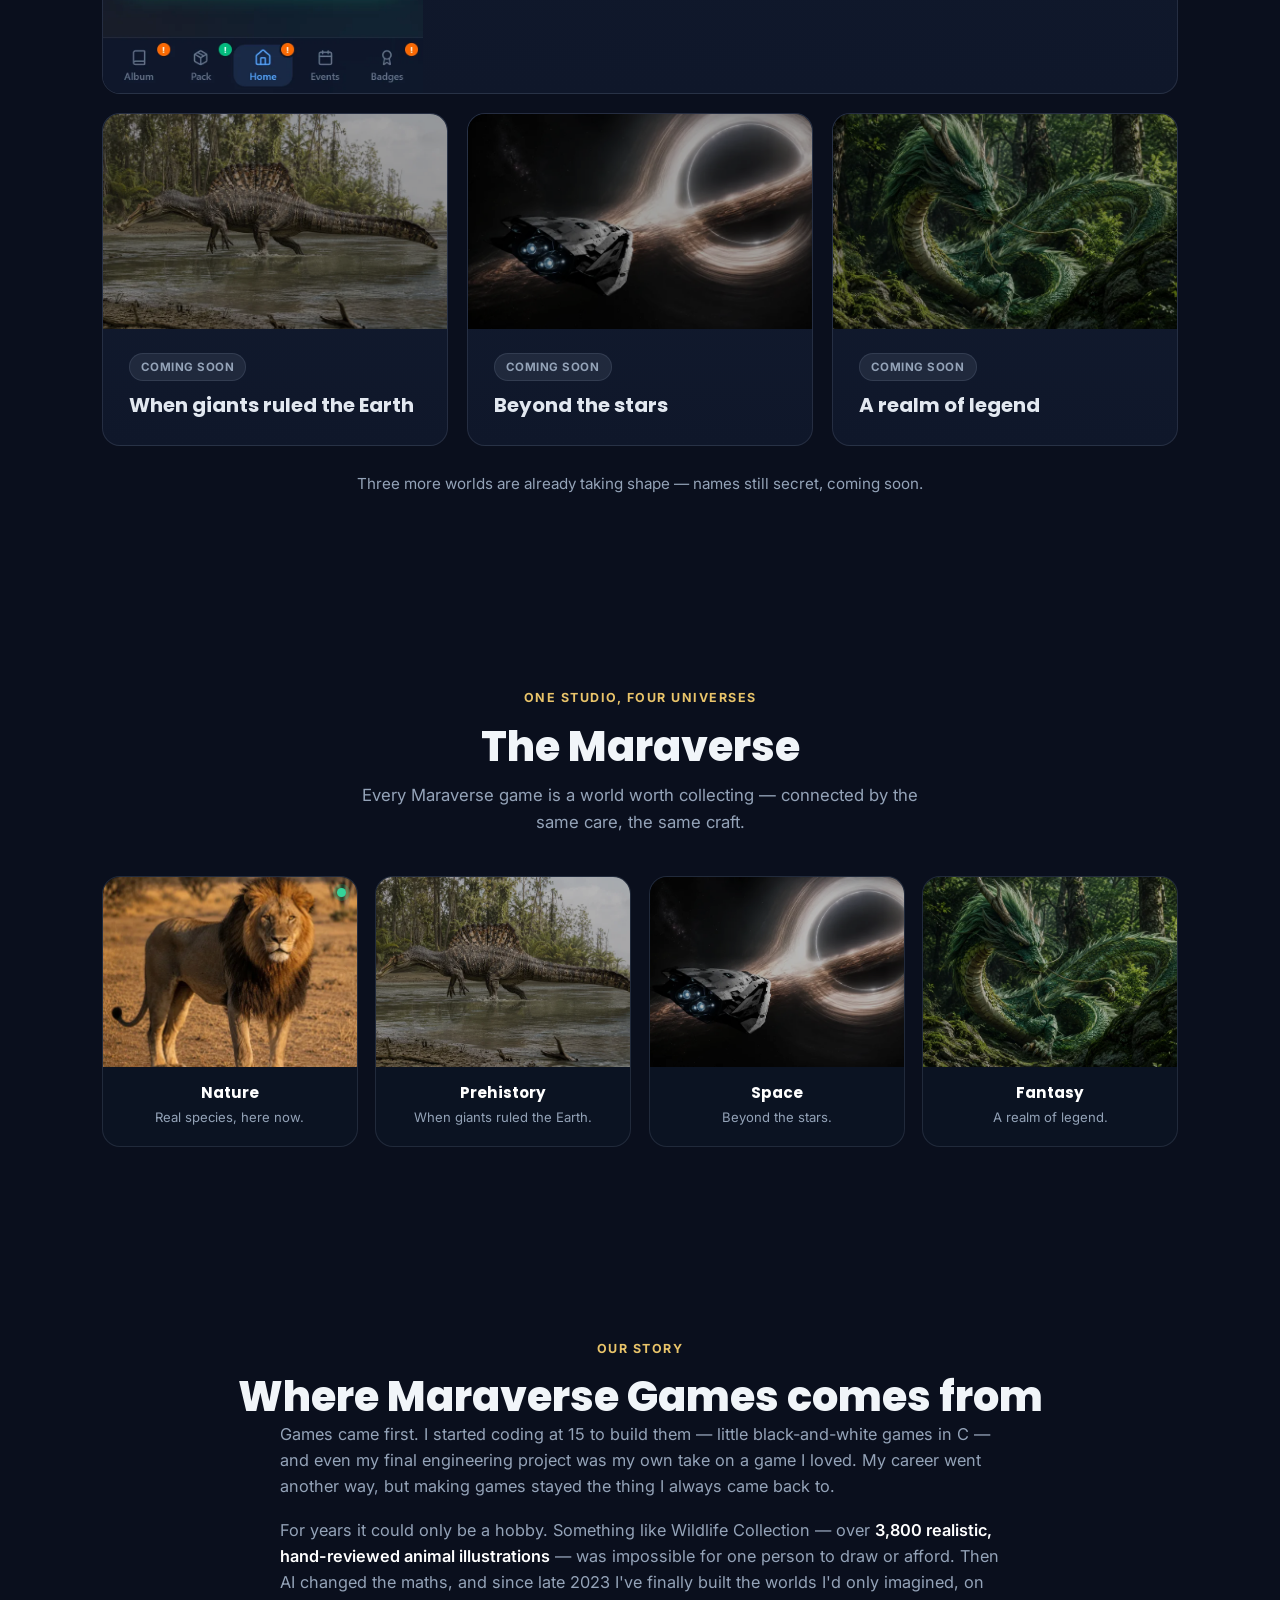
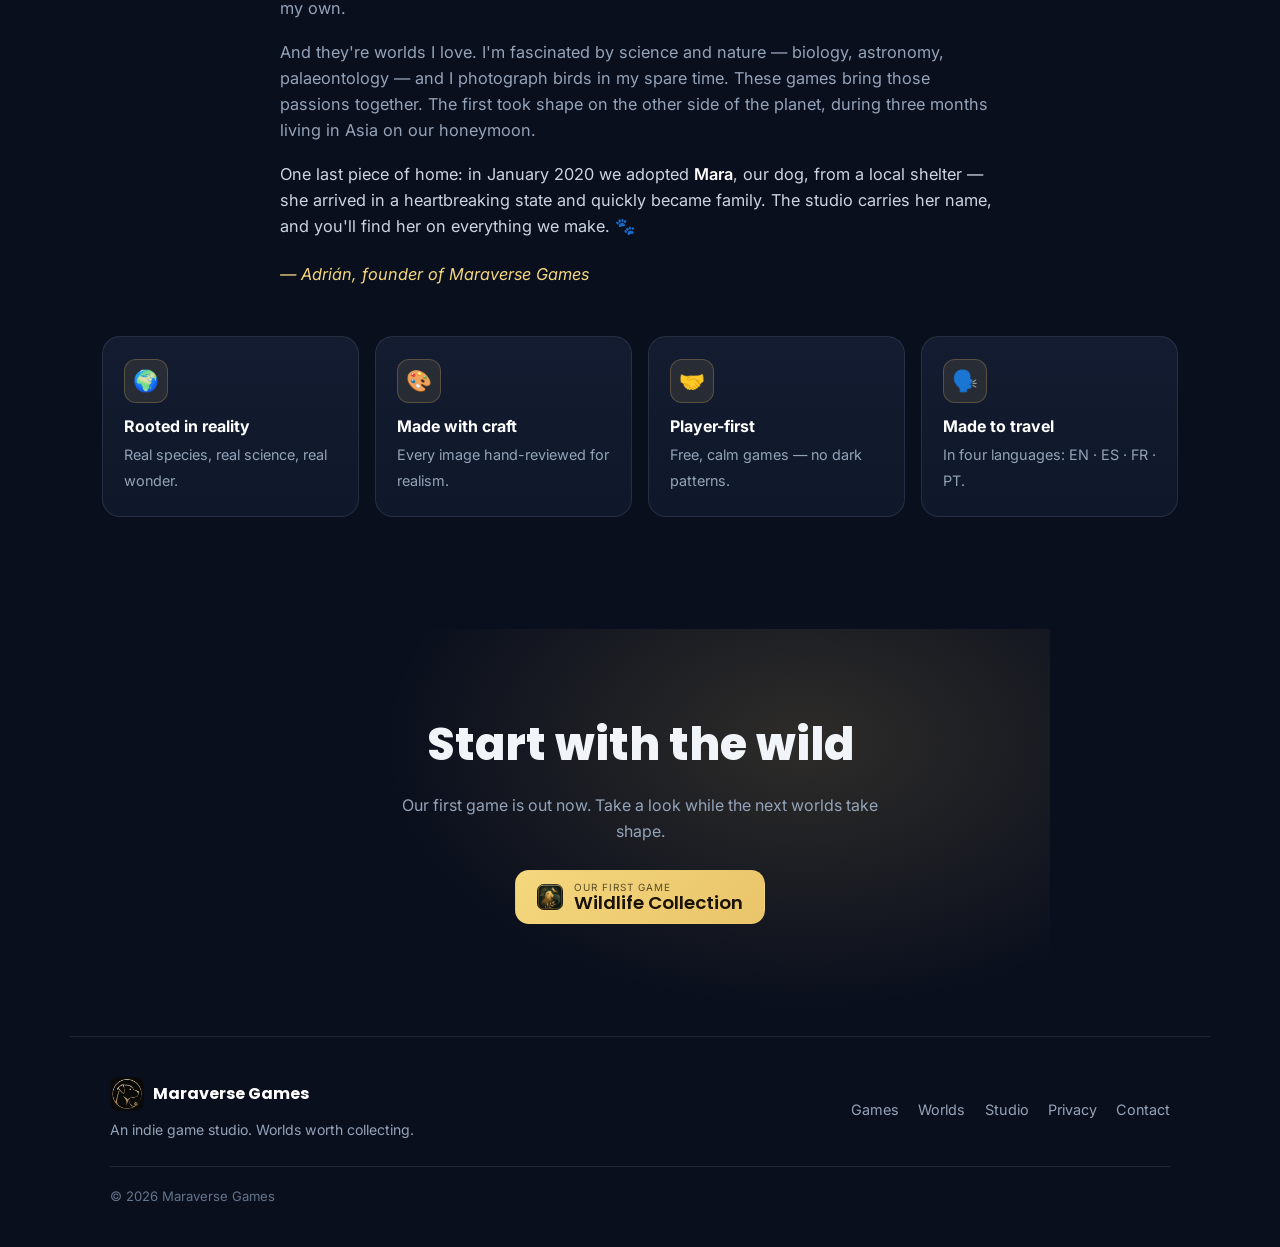
==== commit 78ef6115: "feat(site): numbers and features from the game's facts sheet, in 4 languages Fill every former TODO(" ====
--- a/index.html
+++ b/index.html
@@ -5,7 +5,7 @@
   <meta name="viewport" content="width=device-width, initial-scale=1.0" />
   <title data-i18n="studio.page.title">Maraverse Games — Indie Studio · Worlds Worth Collecting</title>
   <meta name="description" data-i18n="studio.meta"
-    content="Maraverse Games is a one-person indie studio crafting collection games across real and imagined worlds — nature, prehistory, space and fantasy. First game: Wildlife Collection, a free offline wildlife card game." />
+    content="Maraverse Games is an indie studio crafting collection and adventure games across real and imagined worlds — starting with Wildlife Collection." />
   <meta name="keywords" content="indie game studio, collection games, Maraverse Games, wildlife card game, animal collection game" />
   <link rel="canonical" href="https://maraversegames.com/" />
   <link rel="alternate" hreflang="en" href="https://maraversegames.com/" />
@@ -26,7 +26,7 @@
   <meta property="og:image" content="https://maraversegames.com/assets/brand/studio-mark.webp" />
   <meta name="twitter:card" content="summary_large_image" />
   <meta name="twitter:title" data-i18n="studio.og.title" content="Maraverse Games — Worlds worth collecting" />
-  <meta name="twitter:description" data-i18n="studio.og.description" content="A one-person indie studio crafting collection games across real and imagined worlds." />
+  <meta name="twitter:description" data-i18n="studio.og.description" content="A one-person indie studio crafting collection games across real and imagined worlds — starting with Wildlife Collection." />
   <meta name="twitter:image" content="https://maraversegames.com/assets/brand/studio-mark.webp" />
 
   <link rel="icon" type="image/png" sizes="32x32" href="assets/brand/studio-favicon-32.png" />
@@ -53,7 +53,7 @@
   <!-- ===== Header ===== -->
   <header class="site-header">
     <a class="brand" href="#top" aria-label="Maraverse Games">
-      <img src="assets/brand/studio-mark.webp" alt="Maraverse Games logo" class="brand-icon" width="40" height="40" />
+      <img src="assets/brand/studio-mark.webp" alt="Maraverse Games logo" data-i18n-alt="alt.studioLogo" class="brand-icon" width="40" height="40" />
       <span class="brand-name">Maraverse Games</span>
     </a>
     <nav class="nav">
@@ -61,7 +61,7 @@
       <a href="#worlds" data-i18n="studio.nav.worlds">Worlds</a>
       <a href="#about" data-i18n="studio.nav.about">Studio</a>
       <a href="mailto:admin.mara.games@gmail.com" data-i18n="foot.contact">Contact</a>
-      <div class="lang-toggle" role="group" aria-label="Language">
+      <div class="lang-toggle" role="group" aria-label="Language" data-i18n-aria="aria.lang">
         <button type="button" data-set-lang="en" class="is-active" lang="en" title="English">EN</button>
         <button type="button" data-set-lang="es" lang="es" title="Español">ES</button>
         <button type="button" data-set-lang="fr" lang="fr" title="Français">FR</button>
@@ -77,11 +77,7 @@
       <div class="hero-copy">
         <span class="eyebrow" data-i18n="studio.eyebrow">Indie game studio</span>
         <h1 class="hero-title" data-i18n="studio.title">Worlds worth<br />collecting.</h1>
-        <p class="hero-sub" data-i18n="studio.sub">
-          We're <strong>Maraverse Games</strong> — a one-person indie studio making collection
-          games about the worlds, real and imagined, worth knowing. Our first one is here:
-          <strong>Wildlife Collection</strong>.
-        </p>
+        <p class="hero-sub" data-i18n="studio.sub">We're <strong>Maraverse Games</strong> — a one-person indie studio making collection games about the worlds, real and imagined, worth knowing. Our first one is here: <strong>Wildlife Collection</strong>.</p>
         <div class="cta-row">
           <a class="store-btn solid" href="the-wildlife-collection.html">
             <img src="assets/brand/app-icon.webp" alt="" width="26" height="26" style="border-radius:7px" />
@@ -105,38 +101,38 @@
     <!-- ===== Games ===== -->
     <section class="section" id="games">
       <h2 class="section-title" data-i18n="studio.games.title">Our games</h2>
-      <p class="section-lead" data-i18n="studio.games.lead">Our first game is almost here — and more are already taking shape.</p>
+      <p class="section-lead" data-i18n="studio.games.lead">Our first game is out now on Google Play, and more are already taking shape.</p>
       <div class="games-grid">
         <!-- Featured: live game -->
         <a class="game-card featured" href="the-wildlife-collection.html">
           <div class="game-cover">
-            <img data-shot="home" src="assets/screens/home-en.webp" alt="Wildlife Collection home screen" loading="lazy" />
+            <img data-shot="home" src="assets/screens/home-en.webp" alt="Wildlife Collection daily dashboard screen" data-i18n-alt="alt.shot.home" loading="lazy" />
           </div>
           <div class="game-info">
             <span class="game-status live" data-i18n="studio.status.live">On Google Play · Android</span>
             <h3>Wildlife Collection</h3>
-            <p data-i18n="studio.game.wildlife">Discover 3,500+ real animal species, open packs and complete collections — built on real conservation data from the IUCN Red List.</p>
+            <p data-i18n="studio.game.wildlife">Discover more than 3,800 real animals, open packs and complete collections — built on real conservation data from the IUCN Red List.</p>
             <span class="game-link" data-i18n="studio.game.view">View game →</span>
           </div>
         </a>
 
         <!-- Coming-soon teasers (themes hinted, names still secret) -->
         <div class="game-card soon">
-          <div class="game-cover teaser"><img src="assets/games/prehistory.webp" alt="Prehistory-themed game in development" loading="lazy" /></div>
+          <div class="game-cover teaser"><img src="assets/games/prehistory.webp" alt="Prehistory-themed game in development" data-i18n-alt="alt.teaser.prehistory" loading="lazy" /></div>
           <div class="game-info">
             <span class="game-status" data-i18n="studio.status.coming">Coming soon</span>
             <h3 data-i18n="studio.soon.tile1">When giants ruled the Earth</h3>
           </div>
         </div>
         <div class="game-card soon">
-          <div class="game-cover teaser"><img src="assets/games/cosmos.webp" alt="Space-themed game in development" loading="lazy" /></div>
+          <div class="game-cover teaser"><img src="assets/games/cosmos.webp" alt="Space-themed game in development" data-i18n-alt="alt.teaser.cosmos" loading="lazy" /></div>
           <div class="game-info">
             <span class="game-status" data-i18n="studio.status.coming">Coming soon</span>
             <h3 data-i18n="studio.soon.tile2">Beyond the stars</h3>
           </div>
         </div>
         <div class="game-card soon">
-          <div class="game-cover teaser"><img src="assets/games/fantasy.webp" alt="Fantasy-themed game in development" loading="lazy" /></div>
+          <div class="game-cover teaser"><img src="assets/games/fantasy.webp" alt="Fantasy-themed game in development" data-i18n-alt="alt.teaser.fantasy" loading="lazy" /></div>
           <div class="game-info">
             <span class="game-status" data-i18n="studio.status.coming">Coming soon</span>
             <h3 data-i18n="studio.soon.tile3">A realm of legend</h3>
@@ -153,22 +149,22 @@
       <p class="section-lead" data-i18n="worlds.lead">Every Maraverse game is a world worth collecting — connected by the same care, the same craft.</p>
       <div class="worlds-strip">
         <article class="world live">
-          <div class="world-art"><img src="assets/marquee/Lion.webp" alt="Nature world — wildlife" loading="lazy" /></div>
+          <div class="world-art"><img src="assets/marquee/Lion.webp" alt="Nature world: wildlife" data-i18n-alt="alt.world.nature" loading="lazy" /></div>
           <div class="world-tag" data-i18n="worlds.nature.t">Nature</div>
           <p data-i18n="worlds.nature.d">Real species, here now.</p>
         </article>
         <article class="world">
-          <div class="world-art"><img src="assets/games/prehistory.webp" alt="Prehistory world" loading="lazy" /></div>
+          <div class="world-art"><img src="assets/games/prehistory.webp" alt="Prehistory world" data-i18n-alt="alt.world.prehistory" loading="lazy" /></div>
           <div class="world-tag" data-i18n="worlds.prehistory.t">Prehistory</div>
           <p data-i18n="worlds.prehistory.d">When giants ruled the Earth.</p>
         </article>
         <article class="world">
-          <div class="world-art"><img src="assets/games/cosmos.webp" alt="Space world" loading="lazy" /></div>
+          <div class="world-art"><img src="assets/games/cosmos.webp" alt="Space world" data-i18n-alt="alt.world.space" loading="lazy" /></div>
           <div class="world-tag" data-i18n="worlds.space.t">Space</div>
           <p data-i18n="worlds.space.d">Beyond the stars.</p>
         </article>
         <article class="world">
-          <div class="world-art"><img src="assets/games/fantasy.webp" alt="Fantasy world" loading="lazy" /></div>
+          <div class="world-art"><img src="assets/games/fantasy.webp" alt="Fantasy world" data-i18n-alt="alt.world.fantasy" loading="lazy" /></div>
           <div class="world-tag" data-i18n="worlds.fantasy.t">Fantasy</div>
           <p data-i18n="worlds.fantasy.d">A realm of legend.</p>
         </article>
@@ -181,7 +177,7 @@
       <h2 class="section-title" data-i18n="studio.story.title">Where Maraverse Games comes from</h2>
       <div class="story">
         <p data-i18n="studio.story.p1">Games came first. I started coding at 15 to build them — little black-and-white games in C — and even my final engineering project was my own take on a game I loved. My career went another way, but making games stayed the thing I always came back to.</p>
-        <p data-i18n="studio.story.p2">For years it could only be a hobby. Something like Wildlife Collection — over <strong>3,500 realistic, hand-reviewed animal illustrations</strong> — was impossible for one person to draw or afford. Then AI changed the maths, and since late 2023 I've finally built the worlds I'd only imagined, on my own.</p>
+        <p data-i18n="studio.story.p2">For years it could only be a hobby. Something like Wildlife Collection — over <strong>3,800 realistic, hand-reviewed animal illustrations</strong> — was impossible for one person to draw or afford. Then AI changed the maths, and since late 2023 I've finally built the worlds I'd only imagined, on my own.</p>
         <p data-i18n="studio.story.p3">And they're worlds I love. I'm fascinated by science and nature — biology, astronomy, palaeontology — and I photograph birds in my spare time. These games bring those passions together. The first took shape on the other side of the planet, during three months living in Asia on our honeymoon.</p>
         <p class="about-mara" data-i18n="studio.story.mara">One last piece of home: in January 2020 we adopted <strong>Mara</strong>, our dog, from a local shelter — she arrived in a heartbreaking state and quickly became family. The studio carries her name, and you'll find her on everything we make. 🐾</p>
         <p class="story-sign" data-i18n="studio.story.sign">— Adrián, founder of Maraverse Games</p>
@@ -190,7 +186,7 @@
         <li><span>🌍</span><div><b data-i18n="studio.value.real.t">Rooted in reality</b><span data-i18n="studio.value.real.d">Real species, real science, real wonder.</span></div></li>
         <li><span>🎨</span><div><b data-i18n="studio.value.craft.t">Made with craft</b><span data-i18n="studio.value.craft.d">Every image hand-reviewed for realism.</span></div></li>
         <li><span>🤝</span><div><b data-i18n="studio.value.fair.t">Player-first</b><span data-i18n="studio.value.fair.d">Free, calm games — no dark patterns.</span></div></li>
-        <li><span>🗣️</span><div><b data-i18n="studio.value.lang.t">Made to travel</b><span data-i18n="studio.value.lang.d">Bilingual from day one (EN · ES).</span></div></li>
+        <li><span>🗣️</span><div><b data-i18n="studio.value.lang.t">Made to travel</b><span data-i18n="studio.value.lang.d">In four languages: EN · ES · FR · PT.</span></div></li>
       </ul>
     </section>
 
@@ -198,7 +194,7 @@
     <section class="final-cta">
       <div class="hero-glow" aria-hidden="true"></div>
       <h2 data-i18n="studio.final.title">Start with the wild</h2>
-      <p data-i18n="studio.final.sub">Our first game is almost here. Take a look while the next worlds take shape.</p>
+      <p data-i18n="studio.final.sub">Our first game is out now. Take a look while the next worlds take shape.</p>
       <div class="cta-row center">
         <a class="store-btn solid" href="the-wildlife-collection.html">
           <img src="assets/brand/app-icon.webp" alt="" width="26" height="26" style="border-radius:7px" />
@@ -215,7 +211,7 @@
   <footer class="site-footer">
     <div class="foot-brand">
       <a class="foot-wordmark" href="#top">
-        <img src="assets/brand/studio-mark.webp" alt="Maraverse Games logo" width="34" height="34" />
+        <img src="assets/brand/studio-mark.webp" alt="Maraverse Games logo" data-i18n-alt="alt.studioLogo" width="34" height="34" />
         <span>Maraverse Games</span>
       </a>
       <p data-i18n="foot.tag">An indie game studio. Worlds worth collecting.</p>
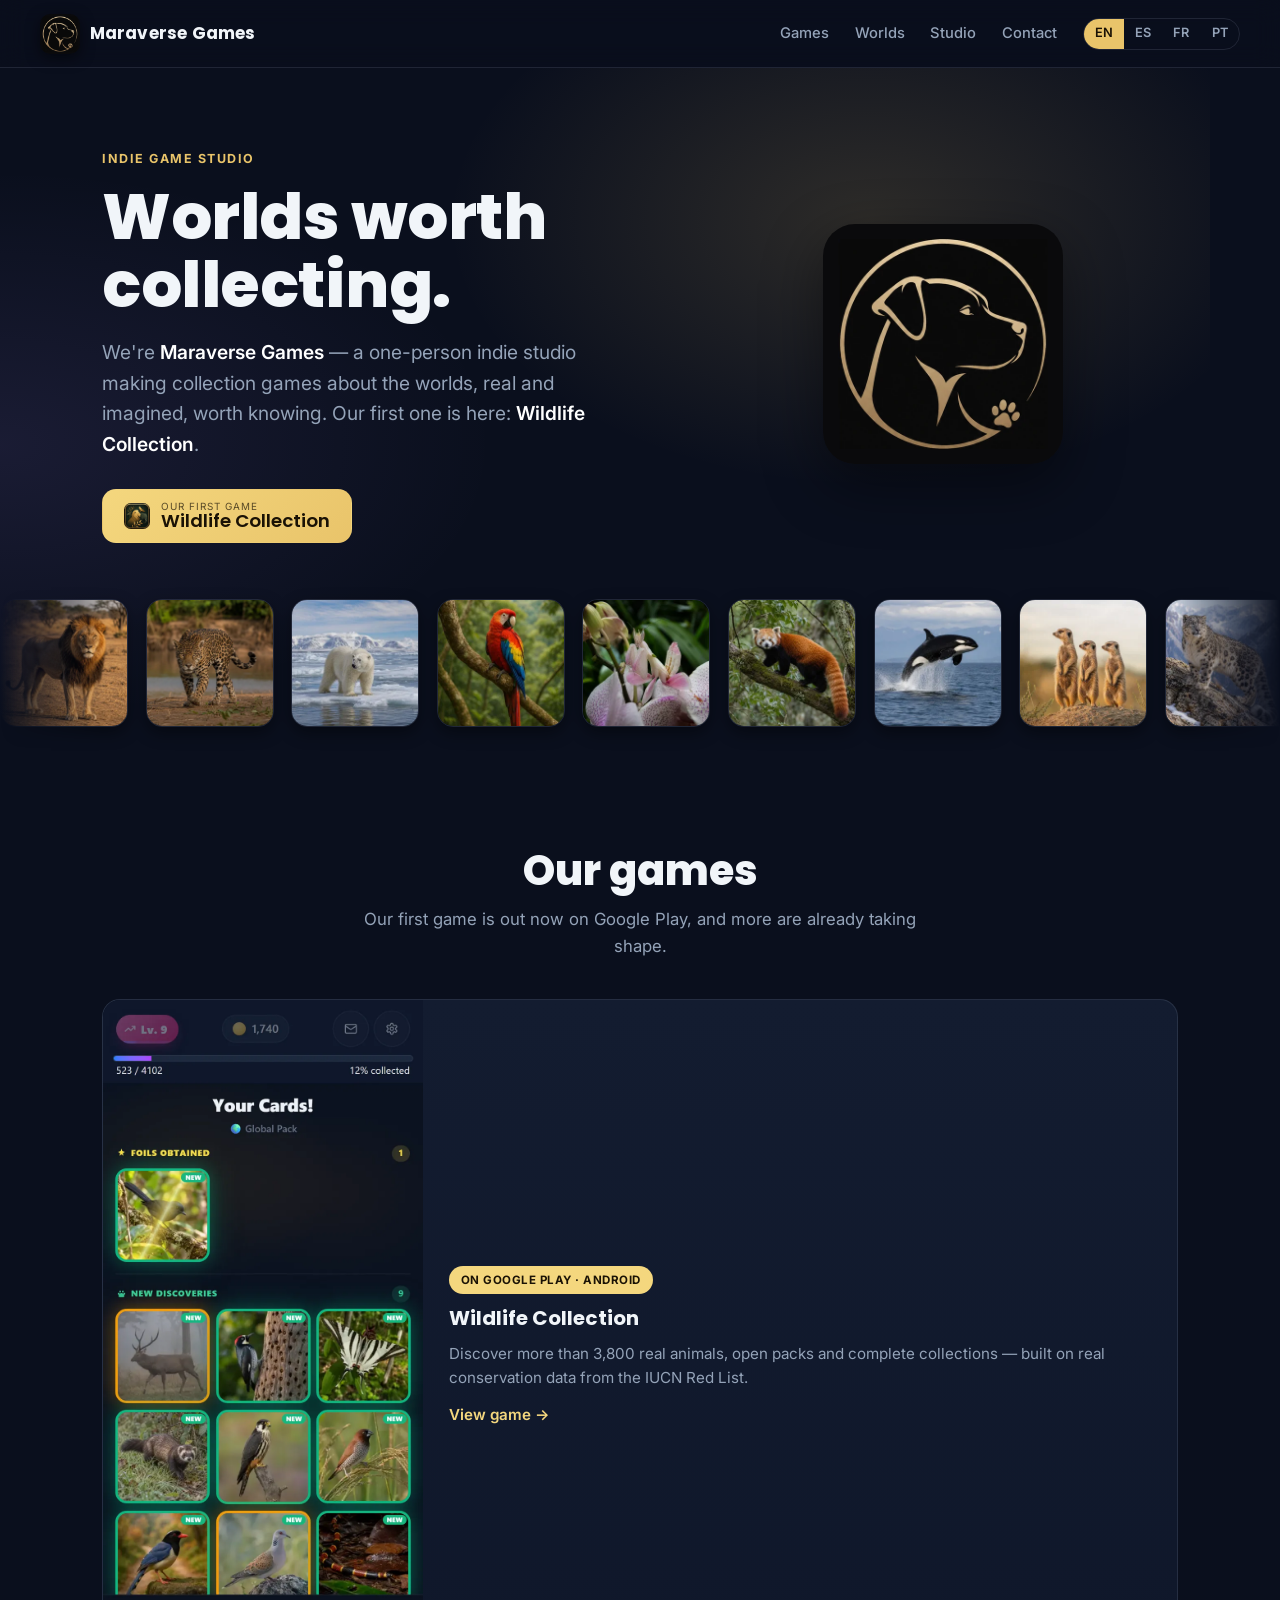
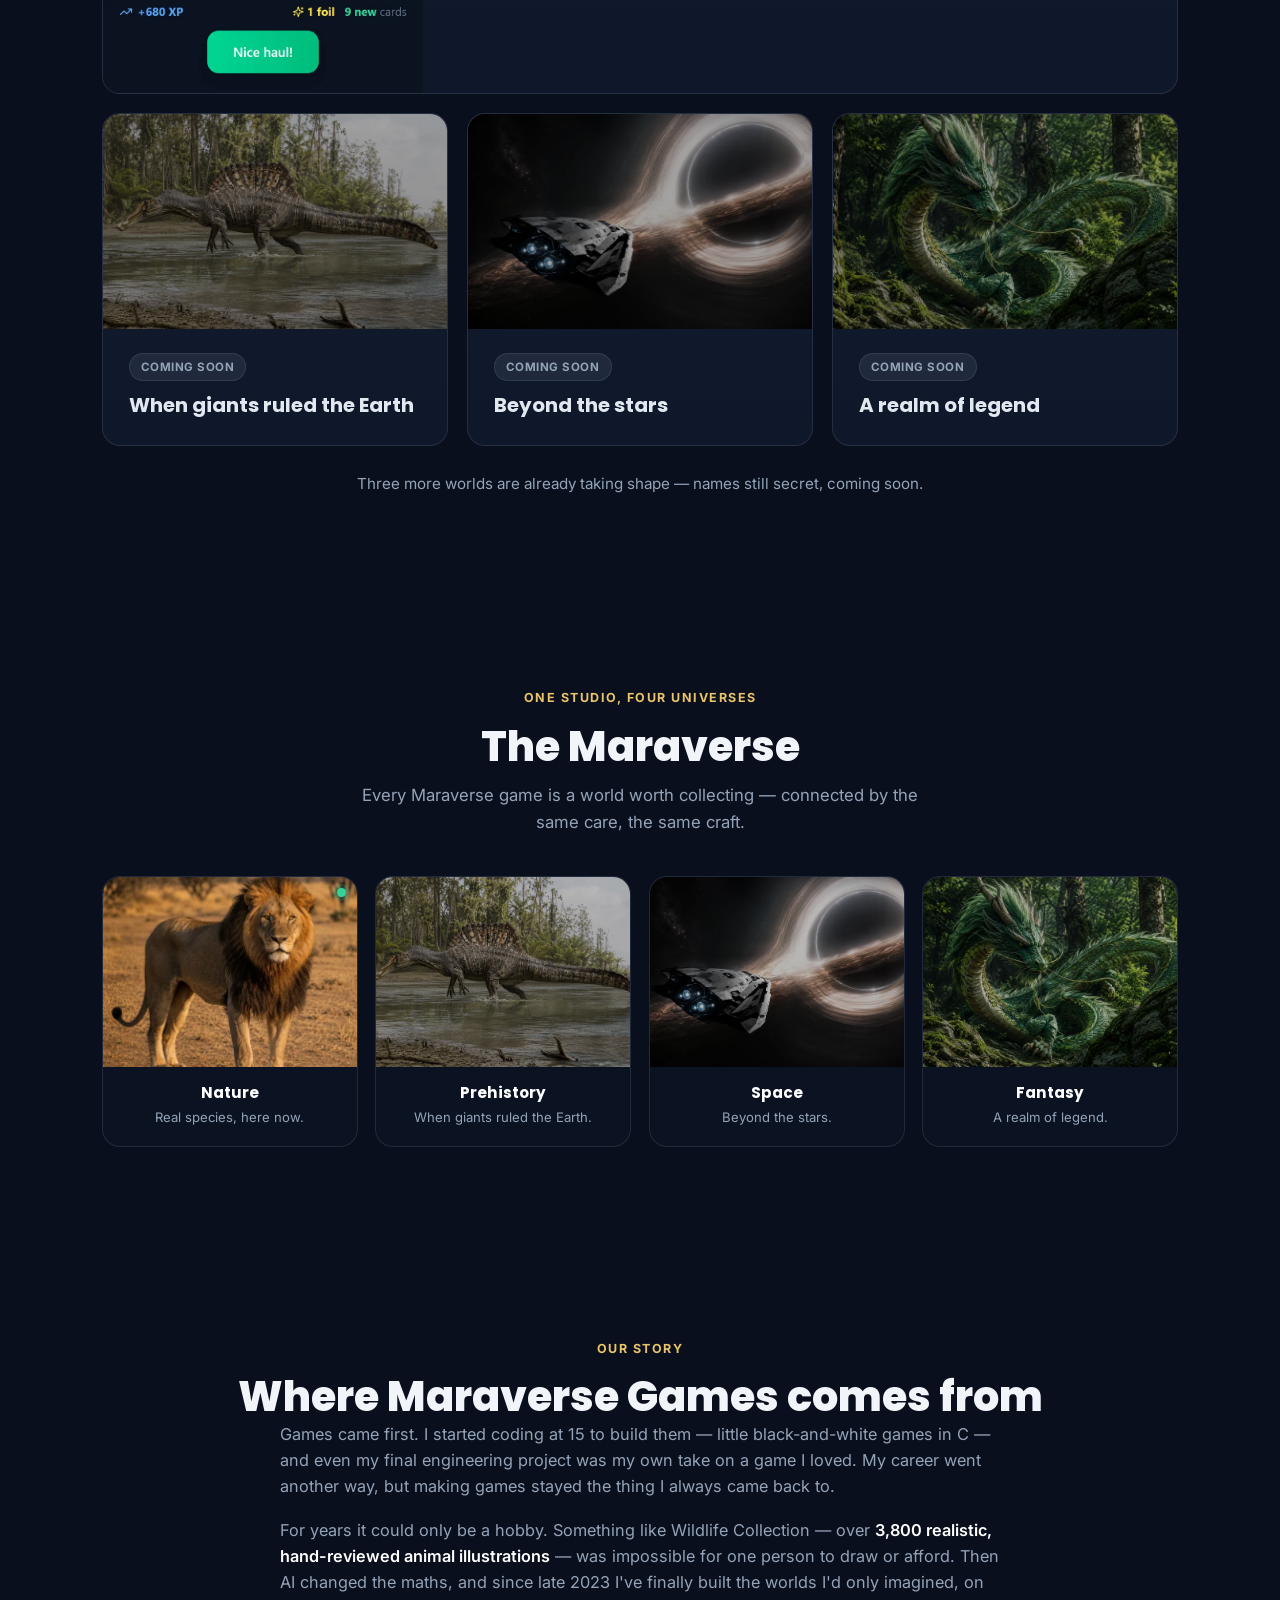
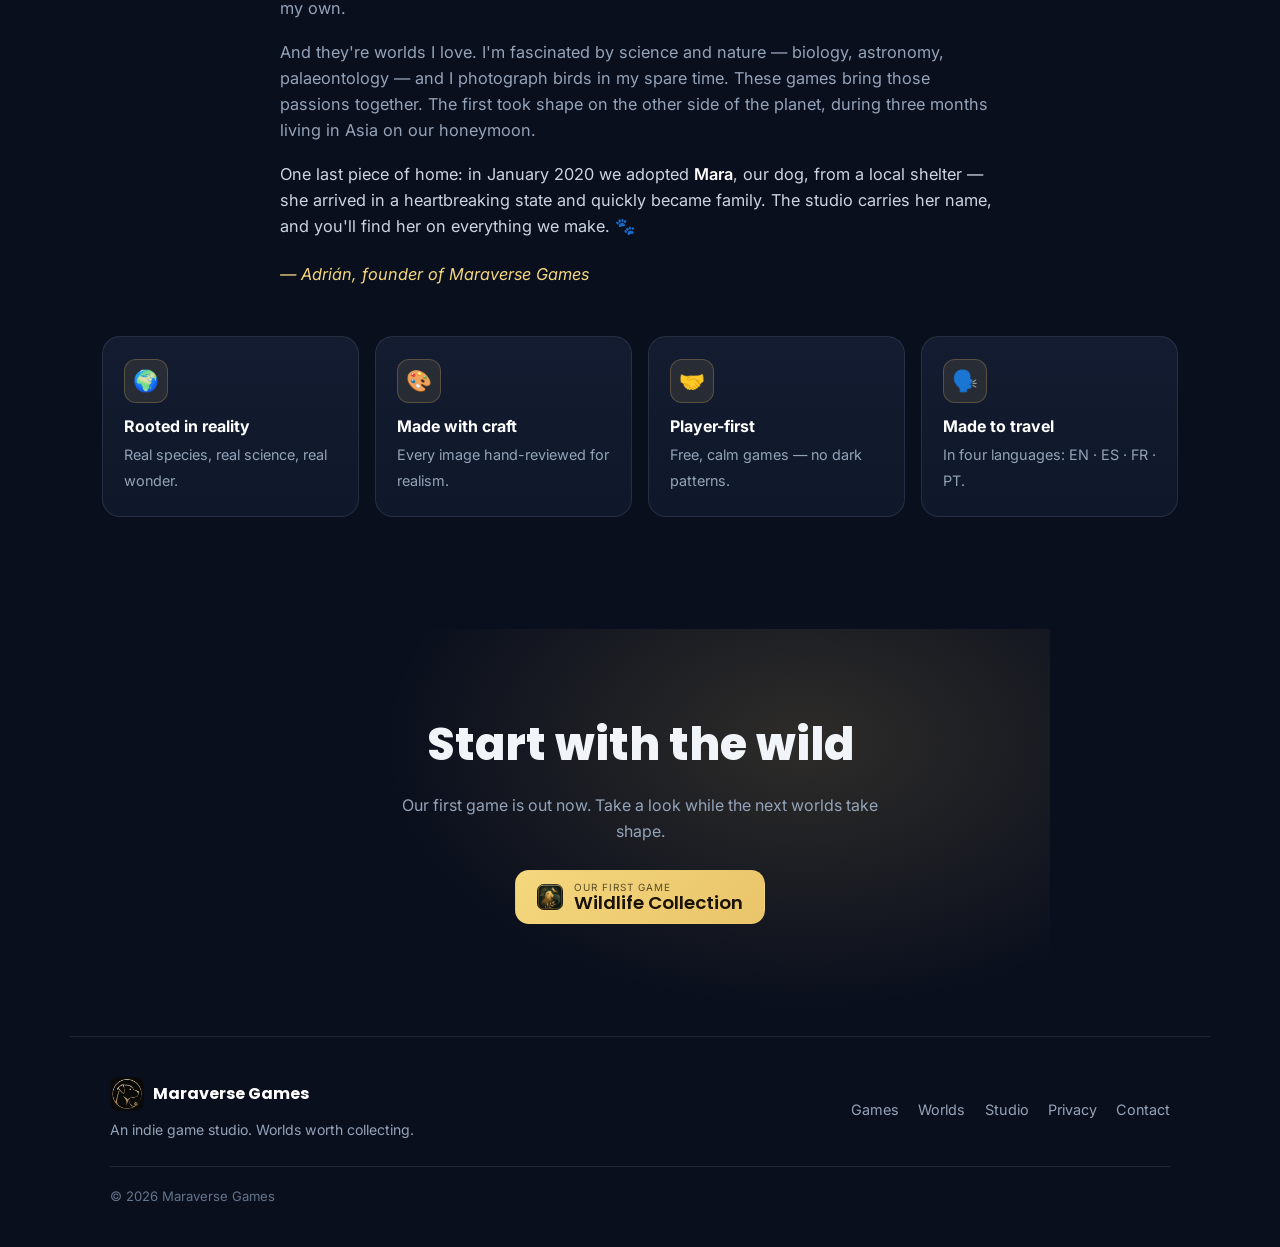
==== commit bef5245e: "feat(site): new screenshots in all four languages Replace the gallery captures with the game's new s" ====
--- a/index.html
+++ b/index.html
@@ -106,7 +106,7 @@
         <!-- Featured: live game -->
         <a class="game-card featured" href="the-wildlife-collection.html">
           <div class="game-cover">
-            <img data-shot="home" src="assets/screens/home-en.webp" alt="Wildlife Collection daily dashboard screen" data-i18n-alt="alt.shot.home" loading="lazy" />
+            <img data-shot="pack-revealed" src="assets/screens/pack-revealed-en.webp" alt="Opening a pack in Wildlife Collection and revealing animal cards" data-i18n-alt="alt.shot.packHero" loading="lazy" />
           </div>
           <div class="game-info">
             <span class="game-status live" data-i18n="studio.status.live">On Google Play · Android</span>
--- a/styles.css
+++ b/styles.css
@@ -178,10 +178,10 @@
 @media (max-width: 560px) { .feature-grid { grid-template-columns: 1fr; } }
 
 /* ---------- Gallery ---------- */
-.gallery { display: grid; grid-template-columns: repeat(3, 1fr); gap: 1.5rem 1.2rem; }
+.gallery { display: grid; grid-template-columns: repeat(4, 1fr); gap: 1.5rem 1.2rem; }
 .g-phone { display: flex; flex-direction: column; align-items: center; gap: 0.7rem; }
 .g-phone img {
-  width: 100%; max-width: 230px; border-radius: 22px; border: 1px solid var(--border);
+  width: 100%; height: auto; max-width: 230px; border-radius: 22px; border: 1px solid var(--border);
   box-shadow: var(--shadow); transition: transform 0.2s;
 }
 .g-phone:hover img { transform: translateY(-6px) scale(1.02); }
